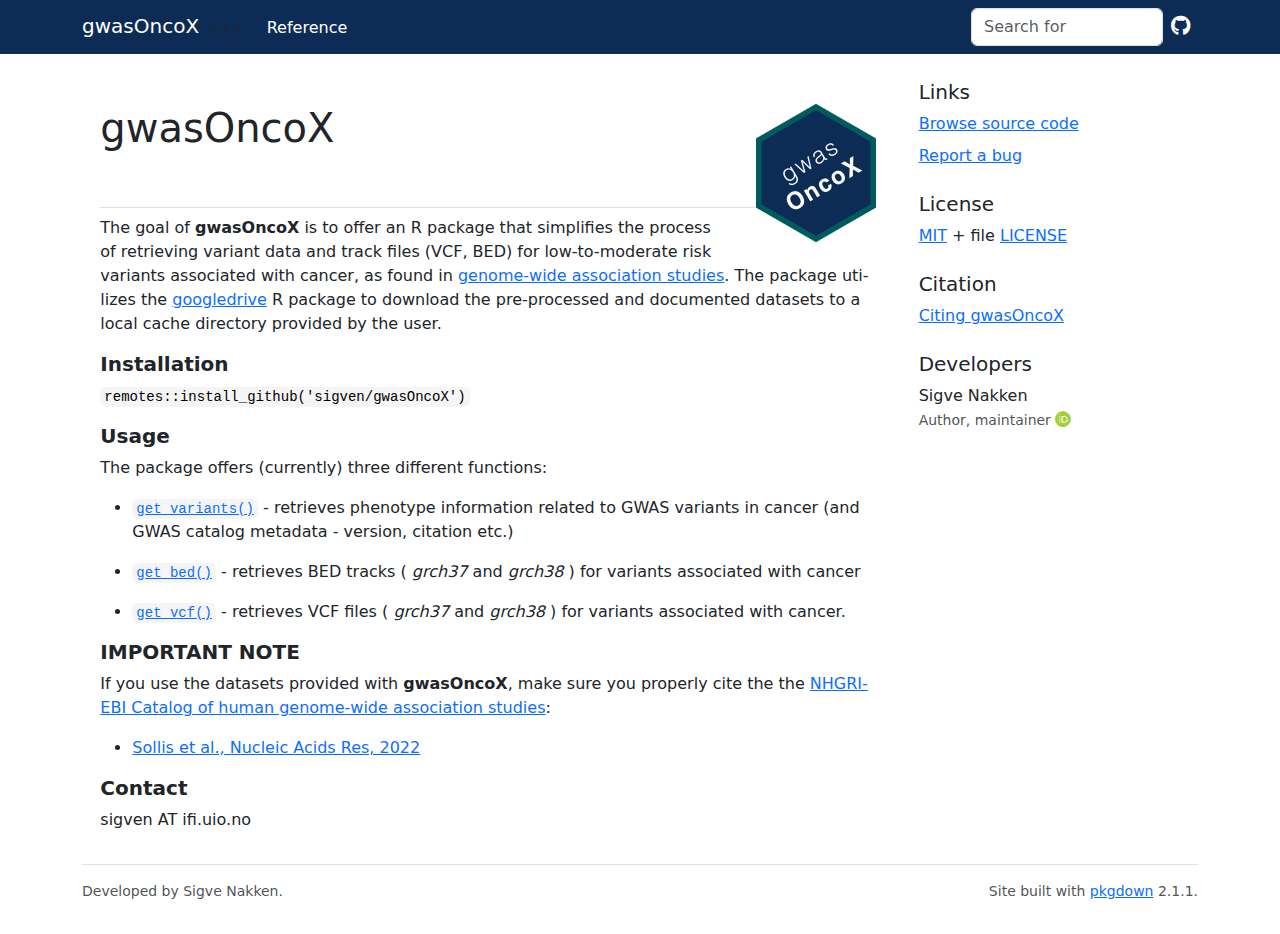
==== index.html @ f426799d "Deploying to gh-pages from @ sigven/gwasOncoX@026738c2f046e117cc35b67063a10d4420c3019e 🚀" ====
<!DOCTYPE html>
<!-- Generated by pkgdown: do not edit by hand --><html lang="en">
<head>
<meta http-equiv="Content-Type" content="text/html; charset=UTF-8">
<meta charset="utf-8">
<meta http-equiv="X-UA-Compatible" content="IE=edge">
<meta name="viewport" content="width=device-width, initial-scale=1, shrink-to-fit=no">
<title>Human GWAS tracks for the oncology domain • gwasOncoX</title>
<!-- favicons --><link rel="icon" type="image/png" sizes="16x16" href="favicon-16x16.png">
<link rel="icon" type="image/png" sizes="32x32" href="favicon-32x32.png">
<link rel="apple-touch-icon" type="image/png" sizes="180x180" href="apple-touch-icon.png">
<link rel="apple-touch-icon" type="image/png" sizes="120x120" href="apple-touch-icon-120x120.png">
<link rel="apple-touch-icon" type="image/png" sizes="76x76" href="apple-touch-icon-76x76.png">
<link rel="apple-touch-icon" type="image/png" sizes="60x60" href="apple-touch-icon-60x60.png">
<script src="deps/jquery-3.6.0/jquery-3.6.0.min.js"></script><meta name="viewport" content="width=device-width, initial-scale=1, shrink-to-fit=no">
<link href="deps/bootstrap-5.3.1/bootstrap.min.css" rel="stylesheet">
<script src="deps/bootstrap-5.3.1/bootstrap.bundle.min.js"></script><link href="deps/font-awesome-6.4.2/css/all.min.css" rel="stylesheet">
<link href="deps/font-awesome-6.4.2/css/v4-shims.min.css" rel="stylesheet">
<script src="deps/headroom-0.11.0/headroom.min.js"></script><script src="deps/headroom-0.11.0/jQuery.headroom.min.js"></script><script src="deps/bootstrap-toc-1.0.1/bootstrap-toc.min.js"></script><script src="deps/clipboard.js-2.0.11/clipboard.min.js"></script><script src="deps/search-1.0.0/autocomplete.jquery.min.js"></script><script src="deps/search-1.0.0/fuse.min.js"></script><script src="deps/search-1.0.0/mark.min.js"></script><!-- pkgdown --><script src="pkgdown.js"></script><meta property="og:title" content="Human GWAS tracks for the oncology domain">
<meta name="description" content="A small collection of variant datasets harvested from genome-wide association studies of cancer phenotypes. Both VCF files and BED tracks with loci associated with cancer phenotypes can be retrieved.">
<meta property="og:description" content="A small collection of variant datasets harvested from genome-wide association studies of cancer phenotypes. Both VCF files and BED tracks with loci associated with cancer phenotypes can be retrieved.">
<meta property="og:image" content="https://sigven.github.io/gwasOncoX/logo.png">
</head>
<body>
    <a href="#main" class="visually-hidden-focusable">Skip to contents</a>


    <nav class="navbar navbar-expand-lg fixed-top bg-info" data-bs-theme="light" aria-label="Site navigation"><div class="container">

    <a class="navbar-brand me-2" href="index.html">gwasOncoX</a>

    <small class="nav-text text-muted me-auto" data-bs-toggle="tooltip" data-bs-placement="bottom" title="">1.3.2</small>


    <button class="navbar-toggler" type="button" data-bs-toggle="collapse" data-bs-target="#navbar" aria-controls="navbar" aria-expanded="false" aria-label="Toggle navigation">
      <span class="navbar-toggler-icon"></span>
    </button>

    <div id="navbar" class="collapse navbar-collapse ms-3">
      <ul class="navbar-nav me-auto">
<li class="nav-item"><a class="nav-link" href="reference/index.html">Reference</a></li>
      </ul>
<ul class="navbar-nav">
<li class="nav-item"><form class="form-inline" role="search">
 <input class="form-control" type="search" name="search-input" id="search-input" autocomplete="off" aria-label="Search site" placeholder="Search for" data-search-index="search.json">
</form></li>
<li class="nav-item"><a class="external-link nav-link" href="https://github.com/sigven/gwasOncoX/" aria-label="GitHub"><span class="fa fab fa-github fa-lg"></span></a></li>
      </ul>
</div>


  </div>
</nav><div class="container template-home">
<div class="row">
  <main id="main" class="col-md-9"><p> </p>
<div class="section level1">
<div class="page-header">
<img src="logo.png" class="logo" alt=""><h1 id="gwasoncox-">gwasOncoX 
<a class="anchor" aria-label="anchor" href="#gwasoncox-"></a>
</h1>
</div>
<p>The goal of <strong>gwasOncoX</strong> is to offer an R package that simplifies the process of retrieving variant data and track files (VCF, BED) for low-to-moderate risk variants associated with cancer, as found in <a href="https://www.ebi.ac.uk/gwas/" class="external-link">genome-wide association studies</a>. The package utilizes the <a href="https://googledrive.tidyverse.org/" class="external-link">googledrive</a> R package to download the pre-processed and documented datasets to a local cache directory provided by the user.</p>
<div class="section level3">
<h3 id="installation">Installation<a class="anchor" aria-label="anchor" href="#installation"></a>
</h3>
<p><code>remotes::install_github('sigven/gwasOncoX')</code></p>
</div>
<div class="section level3">
<h3 id="usage">Usage<a class="anchor" aria-label="anchor" href="#usage"></a>
</h3>
<p>The package offers (currently) three different functions:</p>
<ul>
<li><p><a href="https://sigven.github.io/gwasOncoX/reference/get_variants.html"><code>get_variants()</code></a> - retrieves phenotype information related to GWAS variants in cancer (and GWAS catalog metadata - version, citation etc.)</p></li>
<li><p><a href="https://sigven.github.io/gwasOncoX/reference/get_bed.html"><code>get_bed()</code></a> - retrieves BED tracks ( <em>grch37</em> and <em>grch38</em> ) for variants associated with cancer</p></li>
<li><p><a href="https://sigven.github.io/gwasOncoX/reference/get_vcf.html"><code>get_vcf()</code></a> - retrieves VCF files ( <em>grch37</em> and <em>grch38</em> ) for variants associated with cancer.</p></li>
</ul>
</div>
<div class="section level3">
<h3 id="important-note">IMPORTANT NOTE<a class="anchor" aria-label="anchor" href="#important-note"></a>
</h3>
<p>If you use the datasets provided with <strong>gwasOncoX</strong>, make sure you properly cite the the <a href="https://www.ebi.ac.uk/gwas/docs/about" class="external-link">NHGRI-EBI Catalog of human genome-wide association studies</a>:</p>
<ul>
<li><a href="https://pubmed.ncbi.nlm.nih.gov/36350656/" class="external-link">Sollis et al., Nucleic Acids Res, 2022</a></li>
</ul>
</div>
<div class="section level3">
<h3 id="contact">Contact<a class="anchor" aria-label="anchor" href="#contact"></a>
</h3>
<p>sigven AT ifi.uio.no</p>
</div>
</div>

  </main><aside class="col-md-3"><div class="links">
<h2 data-toc-skip>Links</h2>
<ul class="list-unstyled">
<li><a href="https://github.com/sigven/gwasOncoX/" class="external-link">Browse source code</a></li>
<li><a href="https://github.com/sigven/gwasOncoX/issues" class="external-link">Report a bug</a></li>
</ul>
</div>

<div class="license">
<h2 data-toc-skip>License</h2>
<ul class="list-unstyled">
<li>
<a href="https://opensource.org/licenses/mit-license.php" class="external-link">MIT</a> + file <a href="LICENSE-text.html">LICENSE</a>
</li>
</ul>
</div>


<div class="citation">
<h2 data-toc-skip>Citation</h2>
<ul class="list-unstyled">
<li><a href="authors.html#citation">Citing gwasOncoX</a></li>
</ul>
</div>

<div class="developers">
<h2 data-toc-skip>Developers</h2>
<ul class="list-unstyled">
<li>Sigve Nakken <br><small class="roles"> Author, maintainer </small> <a href="https://orcid.org/0000-0001-8468-2050" target="orcid.widget" aria-label="ORCID" class="external-link"><span class="fab fa-orcid orcid" aria-hidden="true"></span></a> </li>
</ul>
</div>



  </aside>
</div>


    <footer><div class="pkgdown-footer-left">
  <p>Developed by Sigve Nakken.</p>
</div>

<div class="pkgdown-footer-right">
  <p>Site built with <a href="https://pkgdown.r-lib.org/" class="external-link">pkgdown</a> 2.1.1.</p>
</div>

    </footer>
</div>





  </body>
</html>
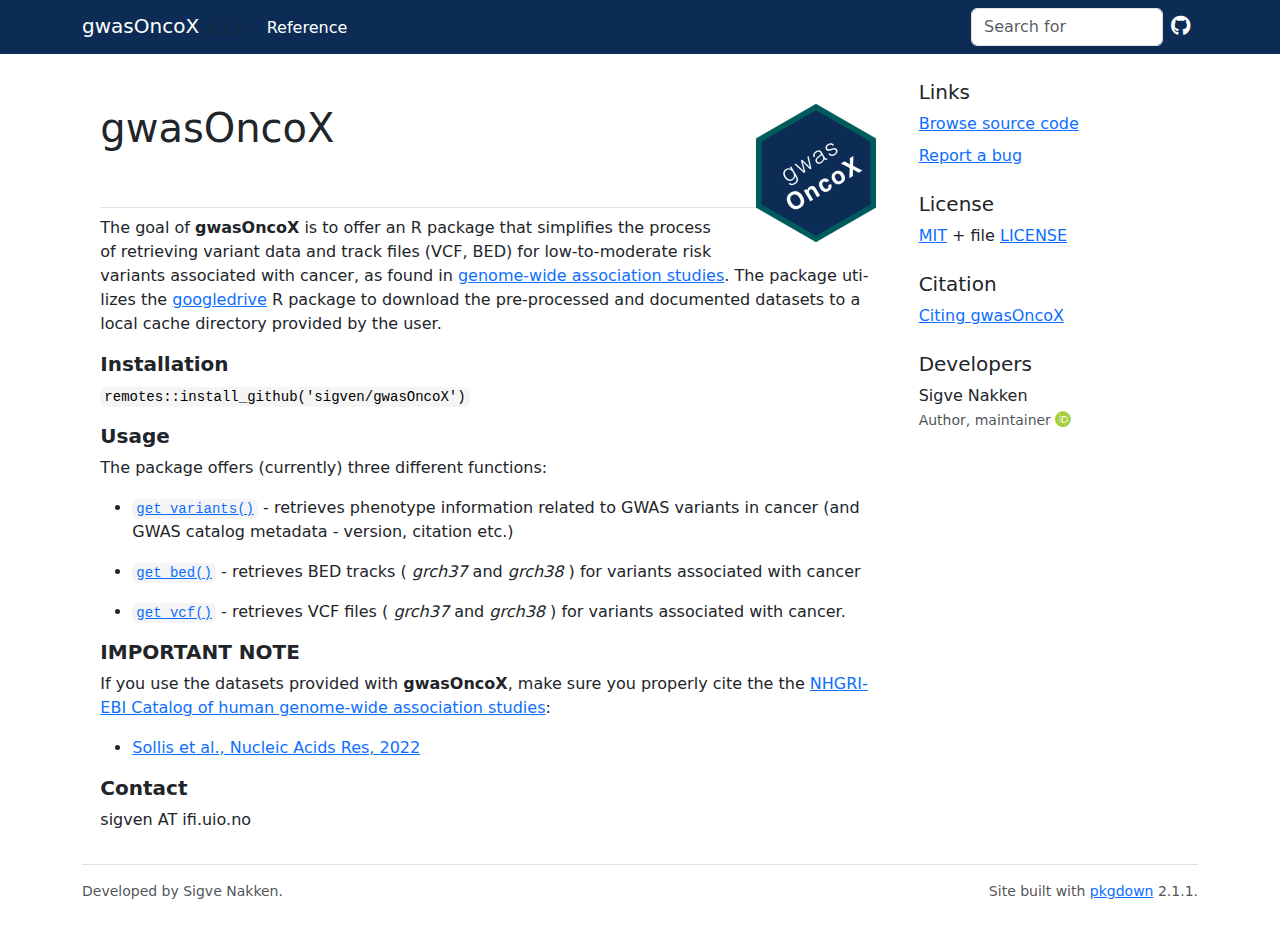
==== commit 9482b16e: "Deploying to gh-pages from @ sigven/gwasOncoX@cd626b7bbf1bd4738cf064d17da9fc9482c69504 🚀" ====
--- a/index.html
+++ b/index.html
@@ -29,7 +29,7 @@
 
     <a class="navbar-brand me-2" href="index.html">gwasOncoX</a>
 
-    <small class="nav-text text-muted me-auto" data-bs-toggle="tooltip" data-bs-placement="bottom" title="">1.3.2</small>
+    <small class="nav-text text-muted me-auto" data-bs-toggle="tooltip" data-bs-placement="bottom" title="">1.3.3</small>
 
 
     <button class="navbar-toggler" type="button" data-bs-toggle="collapse" data-bs-target="#navbar" aria-controls="navbar" aria-expanded="false" aria-label="Toggle navigation">
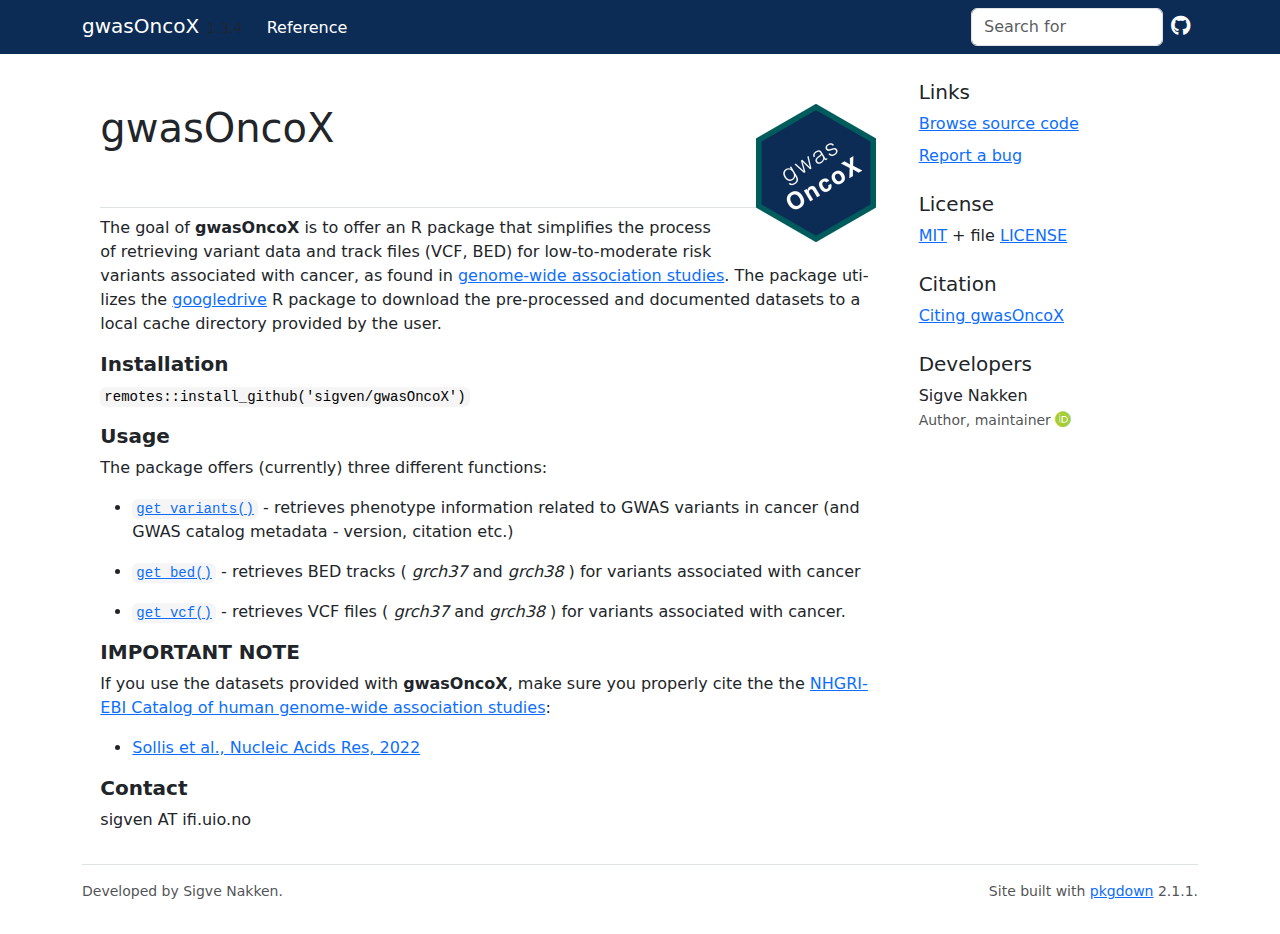
==== commit d0e009dc: "Deploying to gh-pages from @ sigven/gwasOncoX@f72f701c7873a8dcd981eee6cea21cb0e5a71390 🚀" ====
--- a/index.html
+++ b/index.html
@@ -14,8 +14,8 @@
 <link rel="apple-touch-icon" type="image/png" sizes="60x60" href="apple-touch-icon-60x60.png">
 <script src="deps/jquery-3.6.0/jquery-3.6.0.min.js"></script><meta name="viewport" content="width=device-width, initial-scale=1, shrink-to-fit=no">
 <link href="deps/bootstrap-5.3.1/bootstrap.min.css" rel="stylesheet">
-<script src="deps/bootstrap-5.3.1/bootstrap.bundle.min.js"></script><link href="deps/font-awesome-6.4.2/css/all.min.css" rel="stylesheet">
-<link href="deps/font-awesome-6.4.2/css/v4-shims.min.css" rel="stylesheet">
+<script src="deps/bootstrap-5.3.1/bootstrap.bundle.min.js"></script><link href="deps/font-awesome-6.5.2/css/all.min.css" rel="stylesheet">
+<link href="deps/font-awesome-6.5.2/css/v4-shims.min.css" rel="stylesheet">
 <script src="deps/headroom-0.11.0/headroom.min.js"></script><script src="deps/headroom-0.11.0/jQuery.headroom.min.js"></script><script src="deps/bootstrap-toc-1.0.1/bootstrap-toc.min.js"></script><script src="deps/clipboard.js-2.0.11/clipboard.min.js"></script><script src="deps/search-1.0.0/autocomplete.jquery.min.js"></script><script src="deps/search-1.0.0/fuse.min.js"></script><script src="deps/search-1.0.0/mark.min.js"></script><!-- pkgdown --><script src="pkgdown.js"></script><meta property="og:title" content="Human GWAS tracks for the oncology domain">
 <meta name="description" content="A small collection of variant datasets harvested from genome-wide association studies of cancer phenotypes. Both VCF files and BED tracks with loci associated with cancer phenotypes can be retrieved.">
 <meta property="og:description" content="A small collection of variant datasets harvested from genome-wide association studies of cancer phenotypes. Both VCF files and BED tracks with loci associated with cancer phenotypes can be retrieved.">
@@ -29,7 +29,7 @@
 
     <a class="navbar-brand me-2" href="index.html">gwasOncoX</a>
 
-    <small class="nav-text text-muted me-auto" data-bs-toggle="tooltip" data-bs-placement="bottom" title="">1.3.3</small>
+    <small class="nav-text text-muted me-auto" data-bs-toggle="tooltip" data-bs-placement="bottom" title="">1.3.4</small>
 
 
     <button class="navbar-toggler" type="button" data-bs-toggle="collapse" data-bs-target="#navbar" aria-controls="navbar" aria-expanded="false" aria-label="Toggle navigation">
--- a/deps/font-awesome-6.5.2/css/all.min.css
+++ b/deps/font-awesome-6.5.2/css/all.min.css
@@ -0,0 +1,9 @@
+/*!
+ * Font Awesome Free 6.5.2 by @fontawesome - https://fontawesome.com
+ * License - https://fontawesome.com/license/free (Icons: CC BY 4.0, Fonts: SIL OFL 1.1, Code: MIT License)
+ * Copyright 2024 Fonticons, Inc.
+ */
+.fa{font-family:var(--fa-style-family,"Font Awesome 6 Free");font-weight:var(--fa-style,900)}.fa,.fa-brands,.fa-classic,.fa-regular,.fa-sharp,.fa-solid,.fab,.far,.fas{-moz-osx-font-smoothing:grayscale;-webkit-font-smoothing:antialiased;display:var(--fa-display,inline-block);font-style:normal;font-variant:normal;line-height:1;text-rendering:auto}.fa-classic,.fa-regular,.fa-solid,.far,.fas{font-family:"Font Awesome 6 Free"}.fa-brands,.fab{font-family:"Font Awesome 6 Brands"}.fa-1x{font-size:1em}.fa-2x{font-size:2em}.fa-3x{font-size:3em}.fa-4x{font-size:4em}.fa-5x{font-size:5em}.fa-6x{font-size:6em}.fa-7x{font-size:7em}.fa-8x{font-size:8em}.fa-9x{font-size:9em}.fa-10x{font-size:10em}.fa-2xs{font-size:.625em;line-height:.1em;vertical-align:.225em}.fa-xs{font-size:.75em;line-height:.08333em;vertical-align:.125em}.fa-sm{font-size:.875em;line-height:.07143em;vertical-align:.05357em}.fa-lg{font-size:1.25em;line-height:.05em;vertical-align:-.075em}.fa-xl{font-size:1.5em;line-height:.04167em;vertical-align:-.125em}.fa-2xl{font-size:2em;line-height:.03125em;vertical-align:-.1875em}.fa-fw{text-align:center;width:1.25em}.fa-ul{list-style-type:none;margin-left:var(--fa-li-margin,2.5em);padding-left:0}.fa-ul>li{position:relative}.fa-li{left:calc(var(--fa-li-width, 2em)*-1);position:absolute;text-align:center;width:var(--fa-li-width,2em);line-height:inherit}.fa-border{border-radius:var(--fa-border-radius,.1em);border:var(--fa-border-width,.08em) var(--fa-border-style,solid) var(--fa-border-color,#eee);padding:var(--fa-border-padding,.2em .25em .15em)}.fa-pull-left{float:left;margin-right:var(--fa-pull-margin,.3em)}.fa-pull-right{float:right;margin-left:var(--fa-pull-margin,.3em)}.fa-beat{-webkit-animation-name:fa-beat;animation-name:fa-beat;-webkit-animation-delay:var(--fa-animation-delay,0s);animation-delay:var(--fa-animation-delay,0s);-webkit-animation-direction:var(--fa-animation-direction,normal);animation-direction:var(--fa-animation-direction,normal);-webkit-animation-duration:var(--fa-animation-duration,1s);animation-duration:var(--fa-animation-duration,1s);-webkit-animation-iteration-count:var(--fa-animation-iteration-count,infinite);animation-iteration-count:var(--fa-animation-iteration-count,infinite);-webkit-animation-timing-function:var(--fa-animation-timing,ease-in-out);animation-timing-function:var(--fa-animation-timing,ease-in-out)}.fa-bounce{-webkit-animation-name:fa-bounce;animation-name:fa-bounce;-webkit-animation-delay:var(--fa-animation-delay,0s);animation-delay:var(--fa-animation-delay,0s);-webkit-animation-direction:var(--fa-animation-direction,normal);animation-direction:var(--fa-animation-direction,normal);-webkit-animation-duration:var(--fa-animation-duration,1s);animation-duration:var(--fa-animation-duration,1s);-webkit-animation-iteration-count:var(--fa-animation-iteration-count,infinite);animation-iteration-count:var(--fa-animation-iteration-count,infinite);-webkit-animation-timing-function:var(--fa-animation-timing,cubic-bezier(.28,.84,.42,1));animation-timing-function:var(--fa-animation-timing,cubic-bezier(.28,.84,.42,1))}.fa-fade{-webkit-animation-name:fa-fade;animation-name:fa-fade;-webkit-animation-iteration-count:var(--fa-animation-iteration-count,infinite);animation-iteration-count:var(--fa-animation-iteration-count,infinite);-webkit-animation-timing-function:var(--fa-animation-timing,cubic-bezier(.4,0,.6,1));animation-timing-function:var(--fa-animation-timing,cubic-bezier(.4,0,.6,1))}.fa-beat-fade,.fa-fade{-webkit-animation-delay:var(--fa-animation-delay,0s);animation-delay:var(--fa-animation-delay,0s);-webkit-animation-direction:var(--fa-animation-direction,normal);animation-direction:var(--fa-animation-direction,normal);-webkit-animation-duration:var(--fa-animation-duration,1s);animation-duration:var(--fa-animation-duration,1s)}.fa-beat-fade{-webkit-animation-name:fa-beat-fade;animation-name:fa-beat-fade;-webkit-animation-iteration-count:var(--fa-animation-iteration-count,infinite);animation-iteration-count:var(--fa-animation-iteration-count,infinite);-webkit-animation-timing-function:var(--fa-animation-timing,cubic-bezier(.4,0,.6,1));animation-timing-function:var(--fa-animation-timing,cubic-bezier(.4,0,.6,1))}.fa-flip{-webkit-animation-name:fa-flip;animation-name:fa-flip;-webkit-animation-delay:var(--fa-animation-delay,0s);animation-delay:var(--fa-animation-delay,0s);-webkit-animation-direction:var(--fa-animation-direction,normal);animation-direction:var(--fa-animation-direction,normal);-webkit-animation-duration:var(--fa-animation-duration,1s);animation-duration:var(--fa-animation-duration,1s);-webkit-animation-iteration-count:var(--fa-animation-iteration-count,infinite);animation-iteration-count:var(--fa-animation-iteration-count,infinite);-webkit-animation-timing-function:var(--fa-animation-timing,ease-in-out);animation-timing-function:var(--fa-animation-timing,ease-in-out)}.fa-shake{-webkit-animation-name:fa-shake;animation-name:fa-shake;-webkit-animation-duration:var(--fa-animation-duration,1s);animation-duration:var(--fa-animation-duration,1s);-webkit-animation-iteration-count:var(--fa-animation-iteration-count,infinite);animation-iteration-count:var(--fa-animation-iteration-count,infinite);-webkit-animation-timing-function:var(--fa-animation-timing,linear);animation-timing-function:var(--fa-animation-timing,linear)}.fa-shake,.fa-spin{-webkit-animation-delay:var(--fa-animation-delay,0s);animation-delay:var(--fa-animation-delay,0s);-webkit-animation-direction:var(--fa-animation-direction,normal);animation-direction:var(--fa-animation-direction,normal)}.fa-spin{-webkit-animation-name:fa-spin;animation-name:fa-spin;-webkit-animation-duration:var(--fa-animation-duration,2s);animation-duration:var(--fa-animation-duration,2s);-webkit-animation-iteration-count:var(--fa-animation-iteration-count,infinite);animation-iteration-count:var(--fa-animation-iteration-count,infinite);-webkit-animation-timing-function:var(--fa-animation-timing,linear);animation-timing-function:var(--fa-animation-timing,linear)}.fa-spin-reverse{--fa-animation-direction:reverse}.fa-pulse,.fa-spin-pulse{-webkit-animation-name:fa-spin;animation-name:fa-spin;-webkit-animation-direction:var(--fa-animation-direction,normal);animation-direction:var(--fa-animation-direction,normal);-webkit-animation-duration:var(--fa-animation-duration,1s);animation-duration:var(--fa-animation-duration,1s);-webkit-animation-iteration-count:var(--fa-animation-iteration-count,infinite);animation-iteration-count:var(--fa-animation-iteration-count,infinite);-webkit-animation-timing-function:var(--fa-animation-timing,steps(8));animation-timing-function:var(--fa-animation-timing,steps(8))}@media (prefers-reduced-motion:reduce){.fa-beat,.fa-beat-fade,.fa-bounce,.fa-fade,.fa-flip,.fa-pulse,.fa-shake,.fa-spin,.fa-spin-pulse{-webkit-animation-delay:-1ms;animation-delay:-1ms;-webkit-animation-duration:1ms;animation-duration:1ms;-webkit-animation-iteration-count:1;animation-iteration-count:1;-webkit-transition-delay:0s;transition-delay:0s;-webkit-transition-duration:0s;transition-duration:0s}}@-webkit-keyframes fa-beat{0%,90%{-webkit-transform:scale(1);transform:scale(1)}45%{-webkit-transform:scale(var(--fa-beat-scale,1.25));transform:scale(var(--fa-beat-scale,1.25))}}@keyframes fa-beat{0%,90%{-webkit-transform:scale(1);transform:scale(1)}45%{-webkit-transform:scale(var(--fa-beat-scale,1.25));transform:scale(var(--fa-beat-scale,1.25))}}@-webkit-keyframes fa-bounce{0%{-webkit-transform:scale(1) translateY(0);transform:scale(1) translateY(0)}10%{-webkit-transform:scale(var(--fa-bounce-start-scale-x,1.1),var(--fa-bounce-start-scale-y,.9)) translateY(0);transform:scale(var(--fa-bounce-start-scale-x,1.1),var(--fa-bounce-start-scale-y,.9)) translateY(0)}30%{-webkit-transform:scale(var(--fa-bounce-jump-scale-x,.9),var(--fa-bounce-jump-scale-y,1.1)) translateY(var(--fa-bounce-height,-.5em));transform:scale(var(--fa-bounce-jump-scale-x,.9),var(--fa-bounce-jump-scale-y,1.1)) translateY(var(--fa-bounce-height,-.5em))}50%{-webkit-transform:scale(var(--fa-bounce-land-scale-x,1.05),var(--fa-bounce-land-scale-y,.95)) translateY(0);transform:scale(var(--fa-bounce-land-scale-x,1.05),var(--fa-bounce-land-scale-y,.95)) translateY(0)}57%{-webkit-transform:scale(1) translateY(var(--fa-bounce-rebound,-.125em));transform:scale(1) translateY(var(--fa-bounce-rebound,-.125em))}64%{-webkit-transform:scale(1) translateY(0);transform:scale(1) translateY(0)}to{-webkit-transform:scale(1) translateY(0);transform:scale(1) translateY(0)}}@keyframes fa-bounce{0%{-webkit-transform:scale(1) translateY(0);transform:scale(1) translateY(0)}10%{-webkit-transform:scale(var(--fa-bounce-start-scale-x,1.1),var(--fa-bounce-start-scale-y,.9)) translateY(0);transform:scale(var(--fa-bounce-start-scale-x,1.1),var(--fa-bounce-start-scale-y,.9)) translateY(0)}30%{-webkit-transform:scale(var(--fa-bounce-jump-scale-x,.9),var(--fa-bounce-jump-scale-y,1.1)) translateY(var(--fa-bounce-height,-.5em));transform:scale(var(--fa-bounce-jump-scale-x,.9),var(--fa-bounce-jump-scale-y,1.1)) translateY(var(--fa-bounce-height,-.5em))}50%{-webkit-transform:scale(var(--fa-bounce-land-scale-x,1.05),var(--fa-bounce-land-scale-y,.95)) translateY(0);transform:scale(var(--fa-bounce-land-scale-x,1.05),var(--fa-bounce-land-scale-y,.95)) translateY(0)}57%{-webkit-transform:scale(1) translateY(var(--fa-bounce-rebound,-.125em));transform:scale(1) translateY(var(--fa-bounce-rebound,-.125em))}64%{-webkit-transform:scale(1) translateY(0);transform:scale(1) translateY(0)}to{-webkit-transform:scale(1) translateY(0);transform:scale(1) translateY(0)}}@-webkit-keyframes fa-fade{50%{opacity:var(--fa-fade-opacity,.4)}}@keyframes fa-fade{50%{opacity:var(--fa-fade-opacity,.4)}}@-webkit-keyframes fa-beat-fade{0%,to{opacity:var(--fa-beat-fade-opacity,.4);-webkit-transform:scale(1);transform:scale(1)}50%{opacity:1;-webkit-transform:scale(var(--fa-beat-fade-scale,1.125));transform:scale(var(--fa-beat-fade-scale,1.125))}}@keyframes fa-beat-fade{0%,to{opacity:var(--fa-beat-fade-opacity,.4);-webkit-transform:scale(1);transform:scale(1)}50%{opacity:1;-webkit-transform:scale(var(--fa-beat-fade-scale,1.125));transform:scale(var(--fa-beat-fade-scale,1.125))}}@-webkit-keyframes fa-flip{50%{-webkit-transform:rotate3d(var(--fa-flip-x,0),var(--fa-flip-y,1),var(--fa-flip-z,0),var(--fa-flip-angle,-180deg));transform:rotate3d(var(--fa-flip-x,0),var(--fa-flip-y,1),var(--fa-flip-z,0),var(--fa-flip-angle,-180deg))}}@keyframes fa-flip{50%{-webkit-transform:rotate3d(var(--fa-flip-x,0),var(--fa-flip-y,1),var(--fa-flip-z,0),var(--fa-flip-angle,-180deg));transform:rotate3d(var(--fa-flip-x,0),var(--fa-flip-y,1),var(--fa-flip-z,0),var(--fa-flip-angle,-180deg))}}@-webkit-keyframes fa-shake{0%{-webkit-transform:rotate(-15deg);transform:rotate(-15deg)}4%{-webkit-transform:rotate(15deg);transform:rotate(15deg)}8%,24%{-webkit-transform:rotate(-18deg);transform:rotate(-18deg)}12%,28%{-webkit-transform:rotate(18deg);transform:rotate(18deg)}16%{-webkit-transform:rotate(-22deg);transform:rotate(-22deg)}20%{-webkit-transform:rotate(22deg);transform:rotate(22deg)}32%{-webkit-transform:rotate(-12deg);transform:rotate(-12deg)}36%{-webkit-transform:rotate(12deg);transform:rotate(12deg)}40%,to{-webkit-transform:rotate(0deg);transform:rotate(0deg)}}@keyframes fa-shake{0%{-webkit-transform:rotate(-15deg);transform:rotate(-15deg)}4%{-webkit-transform:rotate(15deg);transform:rotate(15deg)}8%,24%{-webkit-transform:rotate(-18deg);transform:rotate(-18deg)}12%,28%{-webkit-transform:rotate(18deg);transform:rotate(18deg)}16%{-webkit-transform:rotate(-22deg);transform:rotate(-22deg)}20%{-webkit-transform:rotate(22deg);transform:rotate(22deg)}32%{-webkit-transform:rotate(-12deg);transform:rotate(-12deg)}36%{-webkit-transform:rotate(12deg);transform:rotate(12deg)}40%,to{-webkit-transform:rotate(0deg);transform:rotate(0deg)}}@-webkit-keyframes fa-spin{0%{-webkit-transform:rotate(0deg);transform:rotate(0deg)}to{-webkit-transform:rotate(1turn);transform:rotate(1turn)}}@keyframes fa-spin{0%{-webkit-transform:rotate(0deg);transform:rotate(0deg)}to{-webkit-transform:rotate(1turn);transform:rotate(1turn)}}.fa-rotate-90{-webkit-transform:rotate(90deg);transform:rotate(90deg)}.fa-rotate-180{-webkit-transform:rotate(180deg);transform:rotate(180deg)}.fa-rotate-270{-webkit-transform:rotate(270deg);transform:rotate(270deg)}.fa-flip-horizontal{-webkit-transform:scaleX(-1);transform:scaleX(-1)}.fa-flip-vertical{-webkit-transform:scaleY(-1);transform:scaleY(-1)}.fa-flip-both,.fa-flip-horizontal.fa-flip-vertical{-webkit-transform:scale(-1);transform:scale(-1)}.fa-rotate-by{-webkit-transform:rotate(var(--fa-rotate-angle,0));transform:rotate(var(--fa-rotate-angle,0))}.fa-stack{display:inline-block;height:2em;line-height:2em;position:relative;vertical-align:middle;width:2.5em}.fa-stack-1x,.fa-stack-2x{left:0;position:absolute;text-align:center;width:100%;z-index:var(--fa-stack-z-index,auto)}.fa-stack-1x{line-height:inherit}.fa-stack-2x{font-size:2em}.fa-inverse{color:var(--fa-inverse,#fff)}
+
+.fa-0:before{content:"\30"}.fa-1:before{content:"\31"}.fa-2:before{content:"\32"}.fa-3:before{content:"\33"}.fa-4:before{content:"\34"}.fa-5:before{content:"\35"}.fa-6:before{content:"\36"}.fa-7:before{content:"\37"}.fa-8:before{content:"\38"}.fa-9:before{content:"\39"}.fa-fill-drip:before{content:"\f576"}.fa-arrows-to-circle:before{content:"\e4bd"}.fa-chevron-circle-right:before,.fa-circle-chevron-right:before{content:"\f138"}.fa-at:before{content:"\40"}.fa-trash-alt:before,.fa-trash-can:before{content:"\f2ed"}.fa-text-height:before{content:"\f034"}.fa-user-times:before,.fa-user-xmark:before{content:"\f235"}.fa-stethoscope:before{content:"\f0f1"}.fa-comment-alt:before,.fa-message:before{content:"\f27a"}.fa-info:before{content:"\f129"}.fa-compress-alt:before,.fa-down-left-and-up-right-to-center:before{content:"\f422"}.fa-explosion:before{content:"\e4e9"}.fa-file-alt:before,.fa-file-lines:before,.fa-file-text:before{content:"\f15c"}.fa-wave-square:before{content:"\f83e"}.fa-ring:before{content:"\f70b"}.fa-building-un:before{content:"\e4d9"}.fa-dice-three:before{content:"\f527"}.fa-calendar-alt:before,.fa-calendar-days:before{content:"\f073"}.fa-anchor-circle-check:before{content:"\e4aa"}.fa-building-circle-arrow-right:before{content:"\e4d1"}.fa-volleyball-ball:before,.fa-volleyball:before{content:"\f45f"}.fa-arrows-up-to-line:before{content:"\e4c2"}.fa-sort-desc:before,.fa-sort-down:before{content:"\f0dd"}.fa-circle-minus:before,.fa-minus-circle:before{content:"\f056"}.fa-door-open:before{content:"\f52b"}.fa-right-from-bracket:before,.fa-sign-out-alt:before{content:"\f2f5"}.fa-atom:before{content:"\f5d2"}.fa-soap:before{content:"\e06e"}.fa-heart-music-camera-bolt:before,.fa-icons:before{content:"\f86d"}.fa-microphone-alt-slash:before,.fa-microphone-lines-slash:before{content:"\f539"}.fa-bridge-circle-check:before{content:"\e4c9"}.fa-pump-medical:before{content:"\e06a"}.fa-fingerprint:before{content:"\f577"}.fa-hand-point-right:before{content:"\f0a4"}.fa-magnifying-glass-location:before,.fa-search-location:before{content:"\f689"}.fa-forward-step:before,.fa-step-forward:before{content:"\f051"}.fa-face-smile-beam:before,.fa-smile-beam:before{content:"\f5b8"}.fa-flag-checkered:before{content:"\f11e"}.fa-football-ball:before,.fa-football:before{content:"\f44e"}.fa-school-circle-exclamation:before{content:"\e56c"}.fa-crop:before{content:"\f125"}.fa-angle-double-down:before,.fa-angles-down:before{content:"\f103"}.fa-users-rectangle:before{content:"\e594"}.fa-people-roof:before{content:"\e537"}.fa-people-line:before{content:"\e534"}.fa-beer-mug-empty:before,.fa-beer:before{content:"\f0fc"}.fa-diagram-predecessor:before{content:"\e477"}.fa-arrow-up-long:before,.fa-long-arrow-up:before{content:"\f176"}.fa-burn:before,.fa-fire-flame-simple:before{content:"\f46a"}.fa-male:before,.fa-person:before{content:"\f183"}.fa-laptop:before{content:"\f109"}.fa-file-csv:before{content:"\f6dd"}.fa-menorah:before{content:"\f676"}.fa-truck-plane:before{content:"\e58f"}.fa-record-vinyl:before{content:"\f8d9"}.fa-face-grin-stars:before,.fa-grin-stars:before{content:"\f587"}.fa-bong:before{content:"\f55c"}.fa-pastafarianism:before,.fa-spaghetti-monster-flying:before{content:"\f67b"}.fa-arrow-down-up-across-line:before{content:"\e4af"}.fa-spoon:before,.fa-utensil-spoon:before{content:"\f2e5"}.fa-jar-wheat:before{content:"\e517"}.fa-envelopes-bulk:before,.fa-mail-bulk:before{content:"\f674"}.fa-file-circle-exclamation:before{content:"\e4eb"}.fa-circle-h:before,.fa-hospital-symbol:before{content:"\f47e"}.fa-pager:before{content:"\f815"}.fa-address-book:before,.fa-contact-book:before{content:"\f2b9"}.fa-strikethrough:before{content:"\f0cc"}.fa-k:before{content:"\4b"}.fa-landmark-flag:before{content:"\e51c"}.fa-pencil-alt:before,.fa-pencil:before{content:"\f303"}.fa-backward:before{content:"\f04a"}.fa-caret-right:before{content:"\f0da"}.fa-comments:before{content:"\f086"}.fa-file-clipboard:before,.fa-paste:before{content:"\f0ea"}.fa-code-pull-request:before{content:"\e13c"}.fa-clipboard-list:before{content:"\f46d"}.fa-truck-loading:before,.fa-truck-ramp-box:before{content:"\f4de"}.fa-user-check:before{content:"\f4fc"}.fa-vial-virus:before{content:"\e597"}.fa-sheet-plastic:before{content:"\e571"}.fa-blog:before{content:"\f781"}.fa-user-ninja:before{content:"\f504"}.fa-person-arrow-up-from-line:before{content:"\e539"}.fa-scroll-torah:before,.fa-torah:before{content:"\f6a0"}.fa-broom-ball:before,.fa-quidditch-broom-ball:before,.fa-quidditch:before{content:"\f458"}.fa-toggle-off:before{content:"\f204"}.fa-archive:before,.fa-box-archive:before{content:"\f187"}.fa-person-drowning:before{content:"\e545"}.fa-arrow-down-9-1:before,.fa-sort-numeric-desc:before,.fa-sort-numeric-down-alt:before{content:"\f886"}.fa-face-grin-tongue-squint:before,.fa-grin-tongue-squint:before{content:"\f58a"}.fa-spray-can:before{content:"\f5bd"}.fa-truck-monster:before{content:"\f63b"}.fa-w:before{content:"\57"}.fa-earth-africa:before,.fa-globe-africa:before{content:"\f57c"}.fa-rainbow:before{content:"\f75b"}.fa-circle-notch:before{content:"\f1ce"}.fa-tablet-alt:before,.fa-tablet-screen-button:before{content:"\f3fa"}.fa-paw:before{content:"\f1b0"}.fa-cloud:before{content:"\f0c2"}.fa-trowel-bricks:before{content:"\e58a"}.fa-face-flushed:before,.fa-flushed:before{content:"\f579"}.fa-hospital-user:before{content:"\f80d"}.fa-tent-arrow-left-right:before{content:"\e57f"}.fa-gavel:before,.fa-legal:before{content:"\f0e3"}.fa-binoculars:before{content:"\f1e5"}.fa-microphone-slash:before{content:"\f131"}.fa-box-tissue:before{content:"\e05b"}.fa-motorcycle:before{content:"\f21c"}.fa-bell-concierge:before,.fa-concierge-bell:before{content:"\f562"}.fa-pen-ruler:before,.fa-pencil-ruler:before{content:"\f5ae"}.fa-people-arrows-left-right:before,.fa-people-arrows:before{content:"\e068"}.fa-mars-and-venus-burst:before{content:"\e523"}.fa-caret-square-right:before,.fa-square-caret-right:before{content:"\f152"}.fa-cut:before,.fa-scissors:before{content:"\f0c4"}.fa-sun-plant-wilt:before{content:"\e57a"}.fa-toilets-portable:before{content:"\e584"}.fa-hockey-puck:before{content:"\f453"}.fa-table:before{content:"\f0ce"}.fa-magnifying-glass-arrow-right:before{content:"\e521"}.fa-digital-tachograph:before,.fa-tachograph-digital:before{content:"\f566"}.fa-users-slash:before{content:"\e073"}.fa-clover:before{content:"\e139"}.fa-mail-reply:before,.fa-reply:before{content:"\f3e5"}.fa-star-and-crescent:before{content:"\f699"}.fa-house-fire:before{content:"\e50c"}.fa-minus-square:before,.fa-square-minus:before{content:"\f146"}.fa-helicopter:before{content:"\f533"}.fa-compass:before{content:"\f14e"}.fa-caret-square-down:before,.fa-square-caret-down:before{content:"\f150"}.fa-file-circle-question:before{content:"\e4ef"}.fa-laptop-code:before{content:"\f5fc"}.fa-swatchbook:before{content:"\f5c3"}.fa-prescription-bottle:before{content:"\f485"}.fa-bars:before,.fa-navicon:before{content:"\f0c9"}.fa-people-group:before{content:"\e533"}.fa-hourglass-3:before,.fa-hourglass-end:before{content:"\f253"}.fa-heart-broken:before,.fa-heart-crack:before{content:"\f7a9"}.fa-external-link-square-alt:before,.fa-square-up-right:before{content:"\f360"}.fa-face-kiss-beam:before,.fa-kiss-beam:before{content:"\f597"}.fa-film:before{content:"\f008"}.fa-ruler-horizontal:before{content:"\f547"}.fa-people-robbery:before{content:"\e536"}.fa-lightbulb:before{content:"\f0eb"}.fa-caret-left:before{content:"\f0d9"}.fa-circle-exclamation:before,.fa-exclamation-circle:before{content:"\f06a"}.fa-school-circle-xmark:before{content:"\e56d"}.fa-arrow-right-from-bracket:before,.fa-sign-out:before{content:"\f08b"}.fa-chevron-circle-down:before,.fa-circle-chevron-down:before{content:"\f13a"}.fa-unlock-alt:before,.fa-unlock-keyhole:before{content:"\f13e"}.fa-cloud-showers-heavy:before{content:"\f740"}.fa-headphones-alt:before,.fa-headphones-simple:before{content:"\f58f"}.fa-sitemap:before{content:"\f0e8"}.fa-circle-dollar-to-slot:before,.fa-donate:before{content:"\f4b9"}.fa-memory:before{content:"\f538"}.fa-road-spikes:before{content:"\e568"}.fa-fire-burner:before{content:"\e4f1"}.fa-flag:before{content:"\f024"}.fa-hanukiah:before{content:"\f6e6"}.fa-feather:before{content:"\f52d"}.fa-volume-down:before,.fa-volume-low:before{content:"\f027"}.fa-comment-slash:before{content:"\f4b3"}.fa-cloud-sun-rain:before{content:"\f743"}.fa-compress:before{content:"\f066"}.fa-wheat-alt:before,.fa-wheat-awn:before{content:"\e2cd"}.fa-ankh:before{content:"\f644"}.fa-hands-holding-child:before{content:"\e4fa"}.fa-asterisk:before{content:"\2a"}.fa-check-square:before,.fa-square-check:before{content:"\f14a"}.fa-peseta-sign:before{content:"\e221"}.fa-header:before,.fa-heading:before{content:"\f1dc"}.fa-ghost:before{content:"\f6e2"}.fa-list-squares:before,.fa-list:before{content:"\f03a"}.fa-phone-square-alt:before,.fa-square-phone-flip:before{content:"\f87b"}.fa-cart-plus:before{content:"\f217"}.fa-gamepad:before{content:"\f11b"}.fa-circle-dot:before,.fa-dot-circle:before{content:"\f192"}.fa-dizzy:before,.fa-face-dizzy:before{content:"\f567"}.fa-egg:before{content:"\f7fb"}.fa-house-medical-circle-xmark:before{content:"\e513"}.fa-campground:before{content:"\f6bb"}.fa-folder-plus:before{content:"\f65e"}.fa-futbol-ball:before,.fa-futbol:before,.fa-soccer-ball:before{content:"\f1e3"}.fa-paint-brush:before,.fa-paintbrush:before{content:"\f1fc"}.fa-lock:before{content:"\f023"}.fa-gas-pump:before{content:"\f52f"}.fa-hot-tub-person:before,.fa-hot-tub:before{content:"\f593"}.fa-map-location:before,.fa-map-marked:before{content:"\f59f"}.fa-house-flood-water:before{content:"\e50e"}.fa-tree:before{content:"\f1bb"}.fa-bridge-lock:before{content:"\e4cc"}.fa-sack-dollar:before{content:"\f81d"}.fa-edit:before,.fa-pen-to-square:before{content:"\f044"}.fa-car-side:before{content:"\f5e4"}.fa-share-alt:before,.fa-share-nodes:before{content:"\f1e0"}.fa-heart-circle-minus:before{content:"\e4ff"}.fa-hourglass-2:before,.fa-hourglass-half:before{content:"\f252"}.fa-microscope:before{content:"\f610"}.fa-sink:before{content:"\e06d"}.fa-bag-shopping:before,.fa-shopping-bag:before{content:"\f290"}.fa-arrow-down-z-a:before,.fa-sort-alpha-desc:before,.fa-sort-alpha-down-alt:before{content:"\f881"}.fa-mitten:before{content:"\f7b5"}.fa-person-rays:before{content:"\e54d"}.fa-users:before{content:"\f0c0"}.fa-eye-slash:before{content:"\f070"}.fa-flask-vial:before{content:"\e4f3"}.fa-hand-paper:before,.fa-hand:before{content:"\f256"}.fa-om:before{content:"\f679"}.fa-worm:before{content:"\e599"}.fa-house-circle-xmark:before{content:"\e50b"}.fa-plug:before{content:"\f1e6"}.fa-chevron-up:before{content:"\f077"}.fa-hand-spock:before{content:"\f259"}.fa-stopwatch:before{content:"\f2f2"}.fa-face-kiss:before,.fa-kiss:before{content:"\f596"}.fa-bridge-circle-xmark:before{content:"\e4cb"}.fa-face-grin-tongue:before,.fa-grin-tongue:before{content:"\f589"}.fa-chess-bishop:before{content:"\f43a"}.fa-face-grin-wink:before,.fa-grin-wink:before{content:"\f58c"}.fa-deaf:before,.fa-deafness:before,.fa-ear-deaf:before,.fa-hard-of-hearing:before{content:"\f2a4"}.fa-road-circle-check:before{content:"\e564"}.fa-dice-five:before{content:"\f523"}.fa-rss-square:before,.fa-square-rss:before{content:"\f143"}.fa-land-mine-on:before{content:"\e51b"}.fa-i-cursor:before{content:"\f246"}.fa-stamp:before{content:"\f5bf"}.fa-stairs:before{content:"\e289"}.fa-i:before{content:"\49"}.fa-hryvnia-sign:before,.fa-hryvnia:before{content:"\f6f2"}.fa-pills:before{content:"\f484"}.fa-face-grin-wide:before,.fa-grin-alt:before{content:"\f581"}.fa-tooth:before{content:"\f5c9"}.fa-v:before{content:"\56"}.fa-bangladeshi-taka-sign:before{content:"\e2e6"}.fa-bicycle:before{content:"\f206"}.fa-rod-asclepius:before,.fa-rod-snake:before,.fa-staff-aesculapius:before,.fa-staff-snake:before{content:"\e579"}.fa-head-side-cough-slash:before{content:"\e062"}.fa-ambulance:before,.fa-truck-medical:before{content:"\f0f9"}.fa-wheat-awn-circle-exclamation:before{content:"\e598"}.fa-snowman:before{content:"\f7d0"}.fa-mortar-pestle:before{content:"\f5a7"}.fa-road-barrier:before{content:"\e562"}.fa-school:before{content:"\f549"}.fa-igloo:before{content:"\f7ae"}.fa-joint:before{content:"\f595"}.fa-angle-right:before{content:"\f105"}.fa-horse:before{content:"\f6f0"}.fa-q:before{content:"\51"}.fa-g:before{content:"\47"}.fa-notes-medical:before{content:"\f481"}.fa-temperature-2:before,.fa-temperature-half:before,.fa-thermometer-2:before,.fa-thermometer-half:before{content:"\f2c9"}.fa-dong-sign:before{content:"\e169"}.fa-capsules:before{content:"\f46b"}.fa-poo-bolt:before,.fa-poo-storm:before{content:"\f75a"}.fa-face-frown-open:before,.fa-frown-open:before{content:"\f57a"}.fa-hand-point-up:before{content:"\f0a6"}.fa-money-bill:before{content:"\f0d6"}.fa-bookmark:before{content:"\f02e"}.fa-align-justify:before{content:"\f039"}.fa-umbrella-beach:before{content:"\f5ca"}.fa-helmet-un:before{content:"\e503"}.fa-bullseye:before{content:"\f140"}.fa-bacon:before{content:"\f7e5"}.fa-hand-point-down:before{content:"\f0a7"}.fa-arrow-up-from-bracket:before{content:"\e09a"}.fa-folder-blank:before,.fa-folder:before{content:"\f07b"}.fa-file-medical-alt:before,.fa-file-waveform:before{content:"\f478"}.fa-radiation:before{content:"\f7b9"}.fa-chart-simple:before{content:"\e473"}.fa-mars-stroke:before{content:"\f229"}.fa-vial:before{content:"\f492"}.fa-dashboard:before,.fa-gauge-med:before,.fa-gauge:before,.fa-tachometer-alt-average:before{content:"\f624"}.fa-magic-wand-sparkles:before,.fa-wand-magic-sparkles:before{content:"\e2ca"}.fa-e:before{content:"\45"}.fa-pen-alt:before,.fa-pen-clip:before{content:"\f305"}.fa-bridge-circle-exclamation:before{content:"\e4ca"}.fa-user:before{content:"\f007"}.fa-school-circle-check:before{content:"\e56b"}.fa-dumpster:before{content:"\f793"}.fa-shuttle-van:before,.fa-van-shuttle:before{content:"\f5b6"}.fa-building-user:before{content:"\e4da"}.fa-caret-square-left:before,.fa-square-caret-left:before{content:"\f191"}.fa-highlighter:before{content:"\f591"}.fa-key:before{content:"\f084"}.fa-bullhorn:before{content:"\f0a1"}.fa-globe:before{content:"\f0ac"}.fa-synagogue:before{content:"\f69b"}.fa-person-half-dress:before{content:"\e548"}.fa-road-bridge:before{content:"\e563"}.fa-location-arrow:before{content:"\f124"}.fa-c:before{content:"\43"}.fa-tablet-button:before{content:"\f10a"}.fa-building-lock:before{content:"\e4d6"}.fa-pizza-slice:before{content:"\f818"}.fa-money-bill-wave:before{content:"\f53a"}.fa-area-chart:before,.fa-chart-area:before{content:"\f1fe"}.fa-house-flag:before{content:"\e50d"}.fa-person-circle-minus:before{content:"\e540"}.fa-ban:before,.fa-cancel:before{content:"\f05e"}.fa-camera-rotate:before{content:"\e0d8"}.fa-air-freshener:before,.fa-spray-can-sparkles:before{content:"\f5d0"}.fa-star:before{content:"\f005"}.fa-repeat:before{content:"\f363"}.fa-cross:before{content:"\f654"}.fa-box:before{content:"\f466"}.fa-venus-mars:before{content:"\f228"}.fa-arrow-pointer:before,.fa-mouse-pointer:before{content:"\f245"}.fa-expand-arrows-alt:before,.fa-maximize:before{content:"\f31e"}.fa-charging-station:before{content:"\f5e7"}.fa-shapes:before,.fa-triangle-circle-square:before{content:"\f61f"}.fa-random:before,.fa-shuffle:before{content:"\f074"}.fa-person-running:before,.fa-running:before{content:"\f70c"}.fa-mobile-retro:before{content:"\e527"}.fa-grip-lines-vertical:before{content:"\f7a5"}.fa-spider:before{content:"\f717"}.fa-hands-bound:before{content:"\e4f9"}.fa-file-invoice-dollar:before{content:"\f571"}.fa-plane-circle-exclamation:before{content:"\e556"}.fa-x-ray:before{content:"\f497"}.fa-spell-check:before{content:"\f891"}.fa-slash:before{content:"\f715"}.fa-computer-mouse:before,.fa-mouse:before{content:"\f8cc"}.fa-arrow-right-to-bracket:before,.fa-sign-in:before{content:"\f090"}.fa-shop-slash:before,.fa-store-alt-slash:before{content:"\e070"}.fa-server:before{content:"\f233"}.fa-virus-covid-slash:before{content:"\e4a9"}.fa-shop-lock:before{content:"\e4a5"}.fa-hourglass-1:before,.fa-hourglass-start:before{content:"\f251"}.fa-blender-phone:before{content:"\f6b6"}.fa-building-wheat:before{content:"\e4db"}.fa-person-breastfeeding:before{content:"\e53a"}.fa-right-to-bracket:before,.fa-sign-in-alt:before{content:"\f2f6"}.fa-venus:before{content:"\f221"}.fa-passport:before{content:"\f5ab"}.fa-heart-pulse:before,.fa-heartbeat:before{content:"\f21e"}.fa-people-carry-box:before,.fa-people-carry:before{content:"\f4ce"}.fa-temperature-high:before{content:"\f769"}.fa-microchip:before{content:"\f2db"}.fa-crown:before{content:"\f521"}.fa-weight-hanging:before{content:"\f5cd"}.fa-xmarks-lines:before{content:"\e59a"}.fa-file-prescription:before{content:"\f572"}.fa-weight-scale:before,.fa-weight:before{content:"\f496"}.fa-user-friends:before,.fa-user-group:before{content:"\f500"}.fa-arrow-up-a-z:before,.fa-sort-alpha-up:before{content:"\f15e"}.fa-chess-knight:before{content:"\f441"}.fa-face-laugh-squint:before,.fa-laugh-squint:before{content:"\f59b"}.fa-wheelchair:before{content:"\f193"}.fa-arrow-circle-up:before,.fa-circle-arrow-up:before{content:"\f0aa"}.fa-toggle-on:before{content:"\f205"}.fa-person-walking:before,.fa-walking:before{content:"\f554"}.fa-l:before{content:"\4c"}.fa-fire:before{content:"\f06d"}.fa-bed-pulse:before,.fa-procedures:before{content:"\f487"}.fa-shuttle-space:before,.fa-space-shuttle:before{content:"\f197"}.fa-face-laugh:before,.fa-laugh:before{content:"\f599"}.fa-folder-open:before{content:"\f07c"}.fa-heart-circle-plus:before{content:"\e500"}.fa-code-fork:before{content:"\e13b"}.fa-city:before{content:"\f64f"}.fa-microphone-alt:before,.fa-microphone-lines:before{content:"\f3c9"}.fa-pepper-hot:before{content:"\f816"}.fa-unlock:before{content:"\f09c"}.fa-colon-sign:before{content:"\e140"}.fa-headset:before{content:"\f590"}.fa-store-slash:before{content:"\e071"}.fa-road-circle-xmark:before{content:"\e566"}.fa-user-minus:before{content:"\f503"}.fa-mars-stroke-up:before,.fa-mars-stroke-v:before{content:"\f22a"}.fa-champagne-glasses:before,.fa-glass-cheers:before{content:"\f79f"}.fa-clipboard:before{content:"\f328"}.fa-house-circle-exclamation:before{content:"\e50a"}.fa-file-arrow-up:before,.fa-file-upload:before{content:"\f574"}.fa-wifi-3:before,.fa-wifi-strong:before,.fa-wifi:before{content:"\f1eb"}.fa-bath:before,.fa-bathtub:before{content:"\f2cd"}.fa-underline:before{content:"\f0cd"}.fa-user-edit:before,.fa-user-pen:before{content:"\f4ff"}.fa-signature:before{content:"\f5b7"}.fa-stroopwafel:before{content:"\f551"}.fa-bold:before{content:"\f032"}.fa-anchor-lock:before{content:"\e4ad"}.fa-building-ngo:before{content:"\e4d7"}.fa-manat-sign:before{content:"\e1d5"}.fa-not-equal:before{content:"\f53e"}.fa-border-style:before,.fa-border-top-left:before{content:"\f853"}.fa-map-location-dot:before,.fa-map-marked-alt:before{content:"\f5a0"}.fa-jedi:before{content:"\f669"}.fa-poll:before,.fa-square-poll-vertical:before{content:"\f681"}.fa-mug-hot:before{content:"\f7b6"}.fa-battery-car:before,.fa-car-battery:before{content:"\f5df"}.fa-gift:before{content:"\f06b"}.fa-dice-two:before{content:"\f528"}.fa-chess-queen:before{content:"\f445"}.fa-glasses:before{content:"\f530"}.fa-chess-board:before{content:"\f43c"}.fa-building-circle-check:before{content:"\e4d2"}.fa-person-chalkboard:before{content:"\e53d"}.fa-mars-stroke-h:before,.fa-mars-stroke-right:before{content:"\f22b"}.fa-hand-back-fist:before,.fa-hand-rock:before{content:"\f255"}.fa-caret-square-up:before,.fa-square-caret-up:before{content:"\f151"}.fa-cloud-showers-water:before{content:"\e4e4"}.fa-bar-chart:before,.fa-chart-bar:before{content:"\f080"}.fa-hands-bubbles:before,.fa-hands-wash:before{content:"\e05e"}.fa-less-than-equal:before{content:"\f537"}.fa-train:before{content:"\f238"}.fa-eye-low-vision:before,.fa-low-vision:before{content:"\f2a8"}.fa-crow:before{content:"\f520"}.fa-sailboat:before{content:"\e445"}.fa-window-restore:before{content:"\f2d2"}.fa-plus-square:before,.fa-square-plus:before{content:"\f0fe"}.fa-torii-gate:before{content:"\f6a1"}.fa-frog:before{content:"\f52e"}.fa-bucket:before{content:"\e4cf"}.fa-image:before{content:"\f03e"}.fa-microphone:before{content:"\f130"}.fa-cow:before{content:"\f6c8"}.fa-caret-up:before{content:"\f0d8"}.fa-screwdriver:before{content:"\f54a"}.fa-folder-closed:before{content:"\e185"}.fa-house-tsunami:before{content:"\e515"}.fa-square-nfi:before{content:"\e576"}.fa-arrow-up-from-ground-water:before{content:"\e4b5"}.fa-glass-martini-alt:before,.fa-martini-glass:before{content:"\f57b"}.fa-rotate-back:before,.fa-rotate-backward:before,.fa-rotate-left:before,.fa-undo-alt:before{content:"\f2ea"}.fa-columns:before,.fa-table-columns:before{content:"\f0db"}.fa-lemon:before{content:"\f094"}.fa-head-side-mask:before{content:"\e063"}.fa-handshake:before{content:"\f2b5"}.fa-gem:before{content:"\f3a5"}.fa-dolly-box:before,.fa-dolly:before{content:"\f472"}.fa-smoking:before{content:"\f48d"}.fa-compress-arrows-alt:before,.fa-minimize:before{content:"\f78c"}.fa-monument:before{content:"\f5a6"}.fa-snowplow:before{content:"\f7d2"}.fa-angle-double-right:before,.fa-angles-right:before{content:"\f101"}.fa-cannabis:before{content:"\f55f"}.fa-circle-play:before,.fa-play-circle:before{content:"\f144"}.fa-tablets:before{content:"\f490"}.fa-ethernet:before{content:"\f796"}.fa-eur:before,.fa-euro-sign:before,.fa-euro:before{content:"\f153"}.fa-chair:before{content:"\f6c0"}.fa-check-circle:before,.fa-circle-check:before{content:"\f058"}.fa-circle-stop:before,.fa-stop-circle:before{content:"\f28d"}.fa-compass-drafting:before,.fa-drafting-compass:before{content:"\f568"}.fa-plate-wheat:before{content:"\e55a"}.fa-icicles:before{content:"\f7ad"}.fa-person-shelter:before{content:"\e54f"}.fa-neuter:before{content:"\f22c"}.fa-id-badge:before{content:"\f2c1"}.fa-marker:before{content:"\f5a1"}.fa-face-laugh-beam:before,.fa-laugh-beam:before{content:"\f59a"}.fa-helicopter-symbol:before{content:"\e502"}.fa-universal-access:before{content:"\f29a"}.fa-chevron-circle-up:before,.fa-circle-chevron-up:before{content:"\f139"}.fa-lari-sign:before{content:"\e1c8"}.fa-volcano:before{content:"\f770"}.fa-person-walking-dashed-line-arrow-right:before{content:"\e553"}.fa-gbp:before,.fa-pound-sign:before,.fa-sterling-sign:before{content:"\f154"}.fa-viruses:before{content:"\e076"}.fa-square-person-confined:before{content:"\e577"}.fa-user-tie:before{content:"\f508"}.fa-arrow-down-long:before,.fa-long-arrow-down:before{content:"\f175"}.fa-tent-arrow-down-to-line:before{content:"\e57e"}.fa-certificate:before{content:"\f0a3"}.fa-mail-reply-all:before,.fa-reply-all:before{content:"\f122"}.fa-suitcase:before{content:"\f0f2"}.fa-person-skating:before,.fa-skating:before{content:"\f7c5"}.fa-filter-circle-dollar:before,.fa-funnel-dollar:before{content:"\f662"}.fa-camera-retro:before{content:"\f083"}.fa-arrow-circle-down:before,.fa-circle-arrow-down:before{content:"\f0ab"}.fa-arrow-right-to-file:before,.fa-file-import:before{content:"\f56f"}.fa-external-link-square:before,.fa-square-arrow-up-right:before{content:"\f14c"}.fa-box-open:before{content:"\f49e"}.fa-scroll:before{content:"\f70e"}.fa-spa:before{content:"\f5bb"}.fa-location-pin-lock:before{content:"\e51f"}.fa-pause:before{content:"\f04c"}.fa-hill-avalanche:before{content:"\e507"}.fa-temperature-0:before,.fa-temperature-empty:before,.fa-thermometer-0:before,.fa-thermometer-empty:before{content:"\f2cb"}.fa-bomb:before{content:"\f1e2"}.fa-registered:before{content:"\f25d"}.fa-address-card:before,.fa-contact-card:before,.fa-vcard:before{content:"\f2bb"}.fa-balance-scale-right:before,.fa-scale-unbalanced-flip:before{content:"\f516"}.fa-subscript:before{content:"\f12c"}.fa-diamond-turn-right:before,.fa-directions:before{content:"\f5eb"}.fa-burst:before{content:"\e4dc"}.fa-house-laptop:before,.fa-laptop-house:before{content:"\e066"}.fa-face-tired:before,.fa-tired:before{content:"\f5c8"}.fa-money-bills:before{content:"\e1f3"}.fa-smog:before{content:"\f75f"}.fa-crutch:before{content:"\f7f7"}.fa-cloud-arrow-up:before,.fa-cloud-upload-alt:before,.fa-cloud-upload:before{content:"\f0ee"}.fa-palette:before{content:"\f53f"}.fa-arrows-turn-right:before{content:"\e4c0"}.fa-vest:before{content:"\e085"}.fa-ferry:before{content:"\e4ea"}.fa-arrows-down-to-people:before{content:"\e4b9"}.fa-seedling:before,.fa-sprout:before{content:"\f4d8"}.fa-arrows-alt-h:before,.fa-left-right:before{content:"\f337"}.fa-boxes-packing:before{content:"\e4c7"}.fa-arrow-circle-left:before,.fa-circle-arrow-left:before{content:"\f0a8"}.fa-group-arrows-rotate:before{content:"\e4f6"}.fa-bowl-food:before{content:"\e4c6"}.fa-candy-cane:before{content:"\f786"}.fa-arrow-down-wide-short:before,.fa-sort-amount-asc:before,.fa-sort-amount-down:before{content:"\f160"}.fa-cloud-bolt:before,.fa-thunderstorm:before{content:"\f76c"}.fa-remove-format:before,.fa-text-slash:before{content:"\f87d"}.fa-face-smile-wink:before,.fa-smile-wink:before{content:"\f4da"}.fa-file-word:before{content:"\f1c2"}.fa-file-powerpoint:before{content:"\f1c4"}.fa-arrows-h:before,.fa-arrows-left-right:before{content:"\f07e"}.fa-house-lock:before{content:"\e510"}.fa-cloud-arrow-down:before,.fa-cloud-download-alt:before,.fa-cloud-download:before{content:"\f0ed"}.fa-children:before{content:"\e4e1"}.fa-blackboard:before,.fa-chalkboard:before{content:"\f51b"}.fa-user-alt-slash:before,.fa-user-large-slash:before{content:"\f4fa"}.fa-envelope-open:before{content:"\f2b6"}.fa-handshake-alt-slash:before,.fa-handshake-simple-slash:before{content:"\e05f"}.fa-mattress-pillow:before{content:"\e525"}.fa-guarani-sign:before{content:"\e19a"}.fa-arrows-rotate:before,.fa-refresh:before,.fa-sync:before{content:"\f021"}.fa-fire-extinguisher:before{content:"\f134"}.fa-cruzeiro-sign:before{content:"\e152"}.fa-greater-than-equal:before{content:"\f532"}.fa-shield-alt:before,.fa-shield-halved:before{content:"\f3ed"}.fa-atlas:before,.fa-book-atlas:before{content:"\f558"}.fa-virus:before{content:"\e074"}.fa-envelope-circle-check:before{content:"\e4e8"}.fa-layer-group:before{content:"\f5fd"}.fa-arrows-to-dot:before{content:"\e4be"}.fa-archway:before{content:"\f557"}.fa-heart-circle-check:before{content:"\e4fd"}.fa-house-chimney-crack:before,.fa-house-damage:before{content:"\f6f1"}.fa-file-archive:before,.fa-file-zipper:before{content:"\f1c6"}.fa-square:before{content:"\f0c8"}.fa-glass-martini:before,.fa-martini-glass-empty:before{content:"\f000"}.fa-couch:before{content:"\f4b8"}.fa-cedi-sign:before{content:"\e0df"}.fa-italic:before{content:"\f033"}.fa-table-cells-column-lock:before{content:"\e678"}.fa-church:before{content:"\f51d"}.fa-comments-dollar:before{content:"\f653"}.fa-democrat:before{content:"\f747"}.fa-z:before{content:"\5a"}.fa-person-skiing:before,.fa-skiing:before{content:"\f7c9"}.fa-road-lock:before{content:"\e567"}.fa-a:before{content:"\41"}.fa-temperature-arrow-down:before,.fa-temperature-down:before{content:"\e03f"}.fa-feather-alt:before,.fa-feather-pointed:before{content:"\f56b"}.fa-p:before{content:"\50"}.fa-snowflake:before{content:"\f2dc"}.fa-newspaper:before{content:"\f1ea"}.fa-ad:before,.fa-rectangle-ad:before{content:"\f641"}.fa-arrow-circle-right:before,.fa-circle-arrow-right:before{content:"\f0a9"}.fa-filter-circle-xmark:before{content:"\e17b"}.fa-locust:before{content:"\e520"}.fa-sort:before,.fa-unsorted:before{content:"\f0dc"}.fa-list-1-2:before,.fa-list-numeric:before,.fa-list-ol:before{content:"\f0cb"}.fa-person-dress-burst:before{content:"\e544"}.fa-money-check-alt:before,.fa-money-check-dollar:before{content:"\f53d"}.fa-vector-square:before{content:"\f5cb"}.fa-bread-slice:before{content:"\f7ec"}.fa-language:before{content:"\f1ab"}.fa-face-kiss-wink-heart:before,.fa-kiss-wink-heart:before{content:"\f598"}.fa-filter:before{content:"\f0b0"}.fa-question:before{content:"\3f"}.fa-file-signature:before{content:"\f573"}.fa-arrows-alt:before,.fa-up-down-left-right:before{content:"\f0b2"}.fa-house-chimney-user:before{content:"\e065"}.fa-hand-holding-heart:before{content:"\f4be"}.fa-puzzle-piece:before{content:"\f12e"}.fa-money-check:before{content:"\f53c"}.fa-star-half-alt:before,.fa-star-half-stroke:before{content:"\f5c0"}.fa-code:before{content:"\f121"}.fa-glass-whiskey:before,.fa-whiskey-glass:before{content:"\f7a0"}.fa-building-circle-exclamation:before{content:"\e4d3"}.fa-magnifying-glass-chart:before{content:"\e522"}.fa-arrow-up-right-from-square:before,.fa-external-link:before{content:"\f08e"}.fa-cubes-stacked:before{content:"\e4e6"}.fa-krw:before,.fa-won-sign:before,.fa-won:before{content:"\f159"}.fa-virus-covid:before{content:"\e4a8"}.fa-austral-sign:before{content:"\e0a9"}.fa-f:before{content:"\46"}.fa-leaf:before{content:"\f06c"}.fa-road:before{content:"\f018"}.fa-cab:before,.fa-taxi:before{content:"\f1ba"}.fa-person-circle-plus:before{content:"\e541"}.fa-chart-pie:before,.fa-pie-chart:before{content:"\f200"}.fa-bolt-lightning:before{content:"\e0b7"}.fa-sack-xmark:before{content:"\e56a"}.fa-file-excel:before{content:"\f1c3"}.fa-file-contract:before{content:"\f56c"}.fa-fish-fins:before{content:"\e4f2"}.fa-building-flag:before{content:"\e4d5"}.fa-face-grin-beam:before,.fa-grin-beam:before{content:"\f582"}.fa-object-ungroup:before{content:"\f248"}.fa-poop:before{content:"\f619"}.fa-location-pin:before,.fa-map-marker:before{content:"\f041"}.fa-kaaba:before{content:"\f66b"}.fa-toilet-paper:before{content:"\f71e"}.fa-hard-hat:before,.fa-hat-hard:before,.fa-helmet-safety:before{content:"\f807"}.fa-eject:before{content:"\f052"}.fa-arrow-alt-circle-right:before,.fa-circle-right:before{content:"\f35a"}.fa-plane-circle-check:before{content:"\e555"}.fa-face-rolling-eyes:before,.fa-meh-rolling-eyes:before{content:"\f5a5"}.fa-object-group:before{content:"\f247"}.fa-chart-line:before,.fa-line-chart:before{content:"\f201"}.fa-mask-ventilator:before{content:"\e524"}.fa-arrow-right:before{content:"\f061"}.fa-map-signs:before,.fa-signs-post:before{content:"\f277"}.fa-cash-register:before{content:"\f788"}.fa-person-circle-question:before{content:"\e542"}.fa-h:before{content:"\48"}.fa-tarp:before{content:"\e57b"}.fa-screwdriver-wrench:before,.fa-tools:before{content:"\f7d9"}.fa-arrows-to-eye:before{content:"\e4bf"}.fa-plug-circle-bolt:before{content:"\e55b"}.fa-heart:before{content:"\f004"}.fa-mars-and-venus:before{content:"\f224"}.fa-home-user:before,.fa-house-user:before{content:"\e1b0"}.fa-dumpster-fire:before{content:"\f794"}.fa-house-crack:before{content:"\e3b1"}.fa-cocktail:before,.fa-martini-glass-citrus:before{content:"\f561"}.fa-face-surprise:before,.fa-surprise:before{content:"\f5c2"}.fa-bottle-water:before{content:"\e4c5"}.fa-circle-pause:before,.fa-pause-circle:before{content:"\f28b"}.fa-toilet-paper-slash:before{content:"\e072"}.fa-apple-alt:before,.fa-apple-whole:before{content:"\f5d1"}.fa-kitchen-set:before{content:"\e51a"}.fa-r:before{content:"\52"}.fa-temperature-1:before,.fa-temperature-quarter:before,.fa-thermometer-1:before,.fa-thermometer-quarter:before{content:"\f2ca"}.fa-cube:before{content:"\f1b2"}.fa-bitcoin-sign:before{content:"\e0b4"}.fa-shield-dog:before{content:"\e573"}.fa-solar-panel:before{content:"\f5ba"}.fa-lock-open:before{content:"\f3c1"}.fa-elevator:before{content:"\e16d"}.fa-money-bill-transfer:before{content:"\e528"}.fa-money-bill-trend-up:before{content:"\e529"}.fa-house-flood-water-circle-arrow-right:before{content:"\e50f"}.fa-poll-h:before,.fa-square-poll-horizontal:before{content:"\f682"}.fa-circle:before{content:"\f111"}.fa-backward-fast:before,.fa-fast-backward:before{content:"\f049"}.fa-recycle:before{content:"\f1b8"}.fa-user-astronaut:before{content:"\f4fb"}.fa-plane-slash:before{content:"\e069"}.fa-trademark:before{content:"\f25c"}.fa-basketball-ball:before,.fa-basketball:before{content:"\f434"}.fa-satellite-dish:before{content:"\f7c0"}.fa-arrow-alt-circle-up:before,.fa-circle-up:before{content:"\f35b"}.fa-mobile-alt:before,.fa-mobile-screen-button:before{content:"\f3cd"}.fa-volume-high:before,.fa-volume-up:before{content:"\f028"}.fa-users-rays:before{content:"\e593"}.fa-wallet:before{content:"\f555"}.fa-clipboard-check:before{content:"\f46c"}.fa-file-audio:before{content:"\f1c7"}.fa-burger:before,.fa-hamburger:before{content:"\f805"}.fa-wrench:before{content:"\f0ad"}.fa-bugs:before{content:"\e4d0"}.fa-rupee-sign:before,.fa-rupee:before{content:"\f156"}.fa-file-image:before{content:"\f1c5"}.fa-circle-question:before,.fa-question-circle:before{content:"\f059"}.fa-plane-departure:before{content:"\f5b0"}.fa-handshake-slash:before{content:"\e060"}.fa-book-bookmark:before{content:"\e0bb"}.fa-code-branch:before{content:"\f126"}.fa-hat-cowboy:before{content:"\f8c0"}.fa-bridge:before{content:"\e4c8"}.fa-phone-alt:before,.fa-phone-flip:before{content:"\f879"}.fa-truck-front:before{content:"\e2b7"}.fa-cat:before{content:"\f6be"}.fa-anchor-circle-exclamation:before{content:"\e4ab"}.fa-truck-field:before{content:"\e58d"}.fa-route:before{content:"\f4d7"}.fa-clipboard-question:before{content:"\e4e3"}.fa-panorama:before{content:"\e209"}.fa-comment-medical:before{content:"\f7f5"}.fa-teeth-open:before{content:"\f62f"}.fa-file-circle-minus:before{content:"\e4ed"}.fa-tags:before{content:"\f02c"}.fa-wine-glass:before{content:"\f4e3"}.fa-fast-forward:before,.fa-forward-fast:before{content:"\f050"}.fa-face-meh-blank:before,.fa-meh-blank:before{content:"\f5a4"}.fa-parking:before,.fa-square-parking:before{content:"\f540"}.fa-house-signal:before{content:"\e012"}.fa-bars-progress:before,.fa-tasks-alt:before{content:"\f828"}.fa-faucet-drip:before{content:"\e006"}.fa-cart-flatbed:before,.fa-dolly-flatbed:before{content:"\f474"}.fa-ban-smoking:before,.fa-smoking-ban:before{content:"\f54d"}.fa-terminal:before{content:"\f120"}.fa-mobile-button:before{content:"\f10b"}.fa-house-medical-flag:before{content:"\e514"}.fa-basket-shopping:before,.fa-shopping-basket:before{content:"\f291"}.fa-tape:before{content:"\f4db"}.fa-bus-alt:before,.fa-bus-simple:before{content:"\f55e"}.fa-eye:before{content:"\f06e"}.fa-face-sad-cry:before,.fa-sad-cry:before{content:"\f5b3"}.fa-audio-description:before{content:"\f29e"}.fa-person-military-to-person:before{content:"\e54c"}.fa-file-shield:before{content:"\e4f0"}.fa-user-slash:before{content:"\f506"}.fa-pen:before{content:"\f304"}.fa-tower-observation:before{content:"\e586"}.fa-file-code:before{content:"\f1c9"}.fa-signal-5:before,.fa-signal-perfect:before,.fa-signal:before{content:"\f012"}.fa-bus:before{content:"\f207"}.fa-heart-circle-xmark:before{content:"\e501"}.fa-home-lg:before,.fa-house-chimney:before{content:"\e3af"}.fa-window-maximize:before{content:"\f2d0"}.fa-face-frown:before,.fa-frown:before{content:"\f119"}.fa-prescription:before{content:"\f5b1"}.fa-shop:before,.fa-store-alt:before{content:"\f54f"}.fa-floppy-disk:before,.fa-save:before{content:"\f0c7"}.fa-vihara:before{content:"\f6a7"}.fa-balance-scale-left:before,.fa-scale-unbalanced:before{content:"\f515"}.fa-sort-asc:before,.fa-sort-up:before{content:"\f0de"}.fa-comment-dots:before,.fa-commenting:before{content:"\f4ad"}.fa-plant-wilt:before{content:"\e5aa"}.fa-diamond:before{content:"\f219"}.fa-face-grin-squint:before,.fa-grin-squint:before{content:"\f585"}.fa-hand-holding-dollar:before,.fa-hand-holding-usd:before{content:"\f4c0"}.fa-bacterium:before{content:"\e05a"}.fa-hand-pointer:before{content:"\f25a"}.fa-drum-steelpan:before{content:"\f56a"}.fa-hand-scissors:before{content:"\f257"}.fa-hands-praying:before,.fa-praying-hands:before{content:"\f684"}.fa-arrow-right-rotate:before,.fa-arrow-rotate-forward:before,.fa-arrow-rotate-right:before,.fa-redo:before{content:"\f01e"}.fa-biohazard:before{content:"\f780"}.fa-location-crosshairs:before,.fa-location:before{content:"\f601"}.fa-mars-double:before{content:"\f227"}.fa-child-dress:before{content:"\e59c"}.fa-users-between-lines:before{content:"\e591"}.fa-lungs-virus:before{content:"\e067"}.fa-face-grin-tears:before,.fa-grin-tears:before{content:"\f588"}.fa-phone:before{content:"\f095"}.fa-calendar-times:before,.fa-calendar-xmark:before{content:"\f273"}.fa-child-reaching:before{content:"\e59d"}.fa-head-side-virus:before{content:"\e064"}.fa-user-cog:before,.fa-user-gear:before{content:"\f4fe"}.fa-arrow-up-1-9:before,.fa-sort-numeric-up:before{content:"\f163"}.fa-door-closed:before{content:"\f52a"}.fa-shield-virus:before{content:"\e06c"}.fa-dice-six:before{content:"\f526"}.fa-mosquito-net:before{content:"\e52c"}.fa-bridge-water:before{content:"\e4ce"}.fa-person-booth:before{content:"\f756"}.fa-text-width:before{content:"\f035"}.fa-hat-wizard:before{content:"\f6e8"}.fa-pen-fancy:before{content:"\f5ac"}.fa-digging:before,.fa-person-digging:before{content:"\f85e"}.fa-trash:before{content:"\f1f8"}.fa-gauge-simple-med:before,.fa-gauge-simple:before,.fa-tachometer-average:before{content:"\f629"}.fa-book-medical:before{content:"\f7e6"}.fa-poo:before{content:"\f2fe"}.fa-quote-right-alt:before,.fa-quote-right:before{content:"\f10e"}.fa-shirt:before,.fa-t-shirt:before,.fa-tshirt:before{content:"\f553"}.fa-cubes:before{content:"\f1b3"}.fa-divide:before{content:"\f529"}.fa-tenge-sign:before,.fa-tenge:before{content:"\f7d7"}.fa-headphones:before{content:"\f025"}.fa-hands-holding:before{content:"\f4c2"}.fa-hands-clapping:before{content:"\e1a8"}.fa-republican:before{content:"\f75e"}.fa-arrow-left:before{content:"\f060"}.fa-person-circle-xmark:before{content:"\e543"}.fa-ruler:before{content:"\f545"}.fa-align-left:before{content:"\f036"}.fa-dice-d6:before{content:"\f6d1"}.fa-restroom:before{content:"\f7bd"}.fa-j:before{content:"\4a"}.fa-users-viewfinder:before{content:"\e595"}.fa-file-video:before{content:"\f1c8"}.fa-external-link-alt:before,.fa-up-right-from-square:before{content:"\f35d"}.fa-table-cells:before,.fa-th:before{content:"\f00a"}.fa-file-pdf:before{content:"\f1c1"}.fa-bible:before,.fa-book-bible:before{content:"\f647"}.fa-o:before{content:"\4f"}.fa-medkit:before,.fa-suitcase-medical:before{content:"\f0fa"}.fa-user-secret:before{content:"\f21b"}.fa-otter:before{content:"\f700"}.fa-female:before,.fa-person-dress:before{content:"\f182"}.fa-comment-dollar:before{content:"\f651"}.fa-briefcase-clock:before,.fa-business-time:before{content:"\f64a"}.fa-table-cells-large:before,.fa-th-large:before{content:"\f009"}.fa-book-tanakh:before,.fa-tanakh:before{content:"\f827"}.fa-phone-volume:before,.fa-volume-control-phone:before{content:"\f2a0"}.fa-hat-cowboy-side:before{content:"\f8c1"}.fa-clipboard-user:before{content:"\f7f3"}.fa-child:before{content:"\f1ae"}.fa-lira-sign:before{content:"\f195"}.fa-satellite:before{content:"\f7bf"}.fa-plane-lock:before{content:"\e558"}.fa-tag:before{content:"\f02b"}.fa-comment:before{content:"\f075"}.fa-birthday-cake:before,.fa-cake-candles:before,.fa-cake:before{content:"\f1fd"}.fa-envelope:before{content:"\f0e0"}.fa-angle-double-up:before,.fa-angles-up:before{content:"\f102"}.fa-paperclip:before{content:"\f0c6"}.fa-arrow-right-to-city:before{content:"\e4b3"}.fa-ribbon:before{content:"\f4d6"}.fa-lungs:before{content:"\f604"}.fa-arrow-up-9-1:before,.fa-sort-numeric-up-alt:before{content:"\f887"}.fa-litecoin-sign:before{content:"\e1d3"}.fa-border-none:before{content:"\f850"}.fa-circle-nodes:before{content:"\e4e2"}.fa-parachute-box:before{content:"\f4cd"}.fa-indent:before{content:"\f03c"}.fa-truck-field-un:before{content:"\e58e"}.fa-hourglass-empty:before,.fa-hourglass:before{content:"\f254"}.fa-mountain:before{content:"\f6fc"}.fa-user-doctor:before,.fa-user-md:before{content:"\f0f0"}.fa-circle-info:before,.fa-info-circle:before{content:"\f05a"}.fa-cloud-meatball:before{content:"\f73b"}.fa-camera-alt:before,.fa-camera:before{content:"\f030"}.fa-square-virus:before{content:"\e578"}.fa-meteor:before{content:"\f753"}.fa-car-on:before{content:"\e4dd"}.fa-sleigh:before{content:"\f7cc"}.fa-arrow-down-1-9:before,.fa-sort-numeric-asc:before,.fa-sort-numeric-down:before{content:"\f162"}.fa-hand-holding-droplet:before,.fa-hand-holding-water:before{content:"\f4c1"}.fa-water:before{content:"\f773"}.fa-calendar-check:before{content:"\f274"}.fa-braille:before{content:"\f2a1"}.fa-prescription-bottle-alt:before,.fa-prescription-bottle-medical:before{content:"\f486"}.fa-landmark:before{content:"\f66f"}.fa-truck:before{content:"\f0d1"}.fa-crosshairs:before{content:"\f05b"}.fa-person-cane:before{content:"\e53c"}.fa-tent:before{content:"\e57d"}.fa-vest-patches:before{content:"\e086"}.fa-check-double:before{content:"\f560"}.fa-arrow-down-a-z:before,.fa-sort-alpha-asc:before,.fa-sort-alpha-down:before{content:"\f15d"}.fa-money-bill-wheat:before{content:"\e52a"}.fa-cookie:before{content:"\f563"}.fa-arrow-left-rotate:before,.fa-arrow-rotate-back:before,.fa-arrow-rotate-backward:before,.fa-arrow-rotate-left:before,.fa-undo:before{content:"\f0e2"}.fa-hard-drive:before,.fa-hdd:before{content:"\f0a0"}.fa-face-grin-squint-tears:before,.fa-grin-squint-tears:before{content:"\f586"}.fa-dumbbell:before{content:"\f44b"}.fa-list-alt:before,.fa-rectangle-list:before{content:"\f022"}.fa-tarp-droplet:before{content:"\e57c"}.fa-house-medical-circle-check:before{content:"\e511"}.fa-person-skiing-nordic:before,.fa-skiing-nordic:before{content:"\f7ca"}.fa-calendar-plus:before{content:"\f271"}.fa-plane-arrival:before{content:"\f5af"}.fa-arrow-alt-circle-left:before,.fa-circle-left:before{content:"\f359"}.fa-subway:before,.fa-train-subway:before{content:"\f239"}.fa-chart-gantt:before{content:"\e0e4"}.fa-indian-rupee-sign:before,.fa-indian-rupee:before,.fa-inr:before{content:"\e1bc"}.fa-crop-alt:before,.fa-crop-simple:before{content:"\f565"}.fa-money-bill-1:before,.fa-money-bill-alt:before{content:"\f3d1"}.fa-left-long:before,.fa-long-arrow-alt-left:before{content:"\f30a"}.fa-dna:before{content:"\f471"}.fa-virus-slash:before{content:"\e075"}.fa-minus:before,.fa-subtract:before{content:"\f068"}.fa-chess:before{content:"\f439"}.fa-arrow-left-long:before,.fa-long-arrow-left:before{content:"\f177"}.fa-plug-circle-check:before{content:"\e55c"}.fa-street-view:before{content:"\f21d"}.fa-franc-sign:before{content:"\e18f"}.fa-volume-off:before{content:"\f026"}.fa-american-sign-language-interpreting:before,.fa-asl-interpreting:before,.fa-hands-american-sign-language-interpreting:before,.fa-hands-asl-interpreting:before{content:"\f2a3"}.fa-cog:before,.fa-gear:before{content:"\f013"}.fa-droplet-slash:before,.fa-tint-slash:before{content:"\f5c7"}.fa-mosque:before{content:"\f678"}.fa-mosquito:before{content:"\e52b"}.fa-star-of-david:before{content:"\f69a"}.fa-person-military-rifle:before{content:"\e54b"}.fa-cart-shopping:before,.fa-shopping-cart:before{content:"\f07a"}.fa-vials:before{content:"\f493"}.fa-plug-circle-plus:before{content:"\e55f"}.fa-place-of-worship:before{content:"\f67f"}.fa-grip-vertical:before{content:"\f58e"}.fa-arrow-turn-up:before,.fa-level-up:before{content:"\f148"}.fa-u:before{content:"\55"}.fa-square-root-alt:before,.fa-square-root-variable:before{content:"\f698"}.fa-clock-four:before,.fa-clock:before{content:"\f017"}.fa-backward-step:before,.fa-step-backward:before{content:"\f048"}.fa-pallet:before{content:"\f482"}.fa-faucet:before{content:"\e005"}.fa-baseball-bat-ball:before{content:"\f432"}.fa-s:before{content:"\53"}.fa-timeline:before{content:"\e29c"}.fa-keyboard:before{content:"\f11c"}.fa-caret-down:before{content:"\f0d7"}.fa-clinic-medical:before,.fa-house-chimney-medical:before{content:"\f7f2"}.fa-temperature-3:before,.fa-temperature-three-quarters:before,.fa-thermometer-3:before,.fa-thermometer-three-quarters:before{content:"\f2c8"}.fa-mobile-android-alt:before,.fa-mobile-screen:before{content:"\f3cf"}.fa-plane-up:before{content:"\e22d"}.fa-piggy-bank:before{content:"\f4d3"}.fa-battery-3:before,.fa-battery-half:before{content:"\f242"}.fa-mountain-city:before{content:"\e52e"}.fa-coins:before{content:"\f51e"}.fa-khanda:before{content:"\f66d"}.fa-sliders-h:before,.fa-sliders:before{content:"\f1de"}.fa-folder-tree:before{content:"\f802"}.fa-network-wired:before{content:"\f6ff"}.fa-map-pin:before{content:"\f276"}.fa-hamsa:before{content:"\f665"}.fa-cent-sign:before{content:"\e3f5"}.fa-flask:before{content:"\f0c3"}.fa-person-pregnant:before{content:"\e31e"}.fa-wand-sparkles:before{content:"\f72b"}.fa-ellipsis-v:before,.fa-ellipsis-vertical:before{content:"\f142"}.fa-ticket:before{content:"\f145"}.fa-power-off:before{content:"\f011"}.fa-long-arrow-alt-right:before,.fa-right-long:before{content:"\f30b"}.fa-flag-usa:before{content:"\f74d"}.fa-laptop-file:before{content:"\e51d"}.fa-teletype:before,.fa-tty:before{content:"\f1e4"}.fa-diagram-next:before{content:"\e476"}.fa-person-rifle:before{content:"\e54e"}.fa-house-medical-circle-exclamation:before{content:"\e512"}.fa-closed-captioning:before{content:"\f20a"}.fa-hiking:before,.fa-person-hiking:before{content:"\f6ec"}.fa-venus-double:before{content:"\f226"}.fa-images:before{content:"\f302"}.fa-calculator:before{content:"\f1ec"}.fa-people-pulling:before{content:"\e535"}.fa-n:before{content:"\4e"}.fa-cable-car:before,.fa-tram:before{content:"\f7da"}.fa-cloud-rain:before{content:"\f73d"}.fa-building-circle-xmark:before{content:"\e4d4"}.fa-ship:before{content:"\f21a"}.fa-arrows-down-to-line:before{content:"\e4b8"}.fa-download:before{content:"\f019"}.fa-face-grin:before,.fa-grin:before{content:"\f580"}.fa-backspace:before,.fa-delete-left:before{content:"\f55a"}.fa-eye-dropper-empty:before,.fa-eye-dropper:before,.fa-eyedropper:before{content:"\f1fb"}.fa-file-circle-check:before{content:"\e5a0"}.fa-forward:before{content:"\f04e"}.fa-mobile-android:before,.fa-mobile-phone:before,.fa-mobile:before{content:"\f3ce"}.fa-face-meh:before,.fa-meh:before{content:"\f11a"}.fa-align-center:before{content:"\f037"}.fa-book-dead:before,.fa-book-skull:before{content:"\f6b7"}.fa-drivers-license:before,.fa-id-card:before{content:"\f2c2"}.fa-dedent:before,.fa-outdent:before{content:"\f03b"}.fa-heart-circle-exclamation:before{content:"\e4fe"}.fa-home-alt:before,.fa-home-lg-alt:before,.fa-home:before,.fa-house:before{content:"\f015"}.fa-calendar-week:before{content:"\f784"}.fa-laptop-medical:before{content:"\f812"}.fa-b:before{content:"\42"}.fa-file-medical:before{content:"\f477"}.fa-dice-one:before{content:"\f525"}.fa-kiwi-bird:before{content:"\f535"}.fa-arrow-right-arrow-left:before,.fa-exchange:before{content:"\f0ec"}.fa-redo-alt:before,.fa-rotate-forward:before,.fa-rotate-right:before{content:"\f2f9"}.fa-cutlery:before,.fa-utensils:before{content:"\f2e7"}.fa-arrow-up-wide-short:before,.fa-sort-amount-up:before{content:"\f161"}.fa-mill-sign:before{content:"\e1ed"}.fa-bowl-rice:before{content:"\e2eb"}.fa-skull:before{content:"\f54c"}.fa-broadcast-tower:before,.fa-tower-broadcast:before{content:"\f519"}.fa-truck-pickup:before{content:"\f63c"}.fa-long-arrow-alt-up:before,.fa-up-long:before{content:"\f30c"}.fa-stop:before{content:"\f04d"}.fa-code-merge:before{content:"\f387"}.fa-upload:before{content:"\f093"}.fa-hurricane:before{content:"\f751"}.fa-mound:before{content:"\e52d"}.fa-toilet-portable:before{content:"\e583"}.fa-compact-disc:before{content:"\f51f"}.fa-file-arrow-down:before,.fa-file-download:before{content:"\f56d"}.fa-caravan:before{content:"\f8ff"}.fa-shield-cat:before{content:"\e572"}.fa-bolt:before,.fa-zap:before{content:"\f0e7"}.fa-glass-water:before{content:"\e4f4"}.fa-oil-well:before{content:"\e532"}.fa-vault:before{content:"\e2c5"}.fa-mars:before{content:"\f222"}.fa-toilet:before{content:"\f7d8"}.fa-plane-circle-xmark:before{content:"\e557"}.fa-cny:before,.fa-jpy:before,.fa-rmb:before,.fa-yen-sign:before,.fa-yen:before{content:"\f157"}.fa-rouble:before,.fa-rub:before,.fa-ruble-sign:before,.fa-ruble:before{content:"\f158"}.fa-sun:before{content:"\f185"}.fa-guitar:before{content:"\f7a6"}.fa-face-laugh-wink:before,.fa-laugh-wink:before{content:"\f59c"}.fa-horse-head:before{content:"\f7ab"}.fa-bore-hole:before{content:"\e4c3"}.fa-industry:before{content:"\f275"}.fa-arrow-alt-circle-down:before,.fa-circle-down:before{content:"\f358"}.fa-arrows-turn-to-dots:before{content:"\e4c1"}.fa-florin-sign:before{content:"\e184"}.fa-arrow-down-short-wide:before,.fa-sort-amount-desc:before,.fa-sort-amount-down-alt:before{content:"\f884"}.fa-less-than:before{content:"\3c"}.fa-angle-down:before{content:"\f107"}.fa-car-tunnel:before{content:"\e4de"}.fa-head-side-cough:before{content:"\e061"}.fa-grip-lines:before{content:"\f7a4"}.fa-thumbs-down:before{content:"\f165"}.fa-user-lock:before{content:"\f502"}.fa-arrow-right-long:before,.fa-long-arrow-right:before{content:"\f178"}.fa-anchor-circle-xmark:before{content:"\e4ac"}.fa-ellipsis-h:before,.fa-ellipsis:before{content:"\f141"}.fa-chess-pawn:before{content:"\f443"}.fa-first-aid:before,.fa-kit-medical:before{content:"\f479"}.fa-person-through-window:before{content:"\e5a9"}.fa-toolbox:before{content:"\f552"}.fa-hands-holding-circle:before{content:"\e4fb"}.fa-bug:before{content:"\f188"}.fa-credit-card-alt:before,.fa-credit-card:before{content:"\f09d"}.fa-automobile:before,.fa-car:before{content:"\f1b9"}.fa-hand-holding-hand:before{content:"\e4f7"}.fa-book-open-reader:before,.fa-book-reader:before{content:"\f5da"}.fa-mountain-sun:before{content:"\e52f"}.fa-arrows-left-right-to-line:before{content:"\e4ba"}.fa-dice-d20:before{content:"\f6cf"}.fa-truck-droplet:before{content:"\e58c"}.fa-file-circle-xmark:before{content:"\e5a1"}.fa-temperature-arrow-up:before,.fa-temperature-up:before{content:"\e040"}.fa-medal:before{content:"\f5a2"}.fa-bed:before{content:"\f236"}.fa-h-square:before,.fa-square-h:before{content:"\f0fd"}.fa-podcast:before{content:"\f2ce"}.fa-temperature-4:before,.fa-temperature-full:before,.fa-thermometer-4:before,.fa-thermometer-full:before{content:"\f2c7"}.fa-bell:before{content:"\f0f3"}.fa-superscript:before{content:"\f12b"}.fa-plug-circle-xmark:before{content:"\e560"}.fa-star-of-life:before{content:"\f621"}.fa-phone-slash:before{content:"\f3dd"}.fa-paint-roller:before{content:"\f5aa"}.fa-hands-helping:before,.fa-handshake-angle:before{content:"\f4c4"}.fa-location-dot:before,.fa-map-marker-alt:before{content:"\f3c5"}.fa-file:before{content:"\f15b"}.fa-greater-than:before{content:"\3e"}.fa-person-swimming:before,.fa-swimmer:before{content:"\f5c4"}.fa-arrow-down:before{content:"\f063"}.fa-droplet:before,.fa-tint:before{content:"\f043"}.fa-eraser:before{content:"\f12d"}.fa-earth-america:before,.fa-earth-americas:before,.fa-earth:before,.fa-globe-americas:before{content:"\f57d"}.fa-person-burst:before{content:"\e53b"}.fa-dove:before{content:"\f4ba"}.fa-battery-0:before,.fa-battery-empty:before{content:"\f244"}.fa-socks:before{content:"\f696"}.fa-inbox:before{content:"\f01c"}.fa-section:before{content:"\e447"}.fa-gauge-high:before,.fa-tachometer-alt-fast:before,.fa-tachometer-alt:before{content:"\f625"}.fa-envelope-open-text:before{content:"\f658"}.fa-hospital-alt:before,.fa-hospital-wide:before,.fa-hospital:before{content:"\f0f8"}.fa-wine-bottle:before{content:"\f72f"}.fa-chess-rook:before{content:"\f447"}.fa-bars-staggered:before,.fa-reorder:before,.fa-stream:before{content:"\f550"}.fa-dharmachakra:before{content:"\f655"}.fa-hotdog:before{content:"\f80f"}.fa-blind:before,.fa-person-walking-with-cane:before{content:"\f29d"}.fa-drum:before{content:"\f569"}.fa-ice-cream:before{content:"\f810"}.fa-heart-circle-bolt:before{content:"\e4fc"}.fa-fax:before{content:"\f1ac"}.fa-paragraph:before{content:"\f1dd"}.fa-check-to-slot:before,.fa-vote-yea:before{content:"\f772"}.fa-star-half:before{content:"\f089"}.fa-boxes-alt:before,.fa-boxes-stacked:before,.fa-boxes:before{content:"\f468"}.fa-chain:before,.fa-link:before{content:"\f0c1"}.fa-assistive-listening-systems:before,.fa-ear-listen:before{content:"\f2a2"}.fa-tree-city:before{content:"\e587"}.fa-play:before{content:"\f04b"}.fa-font:before{content:"\f031"}.fa-table-cells-row-lock:before{content:"\e67a"}.fa-rupiah-sign:before{content:"\e23d"}.fa-magnifying-glass:before,.fa-search:before{content:"\f002"}.fa-ping-pong-paddle-ball:before,.fa-table-tennis-paddle-ball:before,.fa-table-tennis:before{content:"\f45d"}.fa-diagnoses:before,.fa-person-dots-from-line:before{content:"\f470"}.fa-trash-can-arrow-up:before,.fa-trash-restore-alt:before{content:"\f82a"}.fa-naira-sign:before{content:"\e1f6"}.fa-cart-arrow-down:before{content:"\f218"}.fa-walkie-talkie:before{content:"\f8ef"}.fa-file-edit:before,.fa-file-pen:before{content:"\f31c"}.fa-receipt:before{content:"\f543"}.fa-pen-square:before,.fa-pencil-square:before,.fa-square-pen:before{content:"\f14b"}.fa-suitcase-rolling:before{content:"\f5c1"}.fa-person-circle-exclamation:before{content:"\e53f"}.fa-chevron-down:before{content:"\f078"}.fa-battery-5:before,.fa-battery-full:before,.fa-battery:before{content:"\f240"}.fa-skull-crossbones:before{content:"\f714"}.fa-code-compare:before{content:"\e13a"}.fa-list-dots:before,.fa-list-ul:before{content:"\f0ca"}.fa-school-lock:before{content:"\e56f"}.fa-tower-cell:before{content:"\e585"}.fa-down-long:before,.fa-long-arrow-alt-down:before{content:"\f309"}.fa-ranking-star:before{content:"\e561"}.fa-chess-king:before{content:"\f43f"}.fa-person-harassing:before{content:"\e549"}.fa-brazilian-real-sign:before{content:"\e46c"}.fa-landmark-alt:before,.fa-landmark-dome:before{content:"\f752"}.fa-arrow-up:before{content:"\f062"}.fa-television:before,.fa-tv-alt:before,.fa-tv:before{content:"\f26c"}.fa-shrimp:before{content:"\e448"}.fa-list-check:before,.fa-tasks:before{content:"\f0ae"}.fa-jug-detergent:before{content:"\e519"}.fa-circle-user:before,.fa-user-circle:before{content:"\f2bd"}.fa-user-shield:before{content:"\f505"}.fa-wind:before{content:"\f72e"}.fa-car-burst:before,.fa-car-crash:before{content:"\f5e1"}.fa-y:before{content:"\59"}.fa-person-snowboarding:before,.fa-snowboarding:before{content:"\f7ce"}.fa-shipping-fast:before,.fa-truck-fast:before{content:"\f48b"}.fa-fish:before{content:"\f578"}.fa-user-graduate:before{content:"\f501"}.fa-adjust:before,.fa-circle-half-stroke:before{content:"\f042"}.fa-clapperboard:before{content:"\e131"}.fa-circle-radiation:before,.fa-radiation-alt:before{content:"\f7ba"}.fa-baseball-ball:before,.fa-baseball:before{content:"\f433"}.fa-jet-fighter-up:before{content:"\e518"}.fa-diagram-project:before,.fa-project-diagram:before{content:"\f542"}.fa-copy:before{content:"\f0c5"}.fa-volume-mute:before,.fa-volume-times:before,.fa-volume-xmark:before{content:"\f6a9"}.fa-hand-sparkles:before{content:"\e05d"}.fa-grip-horizontal:before,.fa-grip:before{content:"\f58d"}.fa-share-from-square:before,.fa-share-square:before{content:"\f14d"}.fa-child-combatant:before,.fa-child-rifle:before{content:"\e4e0"}.fa-gun:before{content:"\e19b"}.fa-phone-square:before,.fa-square-phone:before{content:"\f098"}.fa-add:before,.fa-plus:before{content:"\2b"}.fa-expand:before{content:"\f065"}.fa-computer:before{content:"\e4e5"}.fa-close:before,.fa-multiply:before,.fa-remove:before,.fa-times:before,.fa-xmark:before{content:"\f00d"}.fa-arrows-up-down-left-right:before,.fa-arrows:before{content:"\f047"}.fa-chalkboard-teacher:before,.fa-chalkboard-user:before{content:"\f51c"}.fa-peso-sign:before{content:"\e222"}.fa-building-shield:before{content:"\e4d8"}.fa-baby:before{content:"\f77c"}.fa-users-line:before{content:"\e592"}.fa-quote-left-alt:before,.fa-quote-left:before{content:"\f10d"}.fa-tractor:before{content:"\f722"}.fa-trash-arrow-up:before,.fa-trash-restore:before{content:"\f829"}.fa-arrow-down-up-lock:before{content:"\e4b0"}.fa-lines-leaning:before{content:"\e51e"}.fa-ruler-combined:before{content:"\f546"}.fa-copyright:before{content:"\f1f9"}.fa-equals:before{content:"\3d"}.fa-blender:before{content:"\f517"}.fa-teeth:before{content:"\f62e"}.fa-ils:before,.fa-shekel-sign:before,.fa-shekel:before,.fa-sheqel-sign:before,.fa-sheqel:before{content:"\f20b"}.fa-map:before{content:"\f279"}.fa-rocket:before{content:"\f135"}.fa-photo-film:before,.fa-photo-video:before{content:"\f87c"}.fa-folder-minus:before{content:"\f65d"}.fa-store:before{content:"\f54e"}.fa-arrow-trend-up:before{content:"\e098"}.fa-plug-circle-minus:before{content:"\e55e"}.fa-sign-hanging:before,.fa-sign:before{content:"\f4d9"}.fa-bezier-curve:before{content:"\f55b"}.fa-bell-slash:before{content:"\f1f6"}.fa-tablet-android:before,.fa-tablet:before{content:"\f3fb"}.fa-school-flag:before{content:"\e56e"}.fa-fill:before{content:"\f575"}.fa-angle-up:before{content:"\f106"}.fa-drumstick-bite:before{content:"\f6d7"}.fa-holly-berry:before{content:"\f7aa"}.fa-chevron-left:before{content:"\f053"}.fa-bacteria:before{content:"\e059"}.fa-hand-lizard:before{content:"\f258"}.fa-notdef:before{content:"\e1fe"}.fa-disease:before{content:"\f7fa"}.fa-briefcase-medical:before{content:"\f469"}.fa-genderless:before{content:"\f22d"}.fa-chevron-right:before{content:"\f054"}.fa-retweet:before{content:"\f079"}.fa-car-alt:before,.fa-car-rear:before{content:"\f5de"}.fa-pump-soap:before{content:"\e06b"}.fa-video-slash:before{content:"\f4e2"}.fa-battery-2:before,.fa-battery-quarter:before{content:"\f243"}.fa-radio:before{content:"\f8d7"}.fa-baby-carriage:before,.fa-carriage-baby:before{content:"\f77d"}.fa-traffic-light:before{content:"\f637"}.fa-thermometer:before{content:"\f491"}.fa-vr-cardboard:before{content:"\f729"}.fa-hand-middle-finger:before{content:"\f806"}.fa-percent:before,.fa-percentage:before{content:"\25"}.fa-truck-moving:before{content:"\f4df"}.fa-glass-water-droplet:before{content:"\e4f5"}.fa-display:before{content:"\e163"}.fa-face-smile:before,.fa-smile:before{content:"\f118"}.fa-thumb-tack:before,.fa-thumbtack:before{content:"\f08d"}.fa-trophy:before{content:"\f091"}.fa-person-praying:before,.fa-pray:before{content:"\f683"}.fa-hammer:before{content:"\f6e3"}.fa-hand-peace:before{content:"\f25b"}.fa-rotate:before,.fa-sync-alt:before{content:"\f2f1"}.fa-spinner:before{content:"\f110"}.fa-robot:before{content:"\f544"}.fa-peace:before{content:"\f67c"}.fa-cogs:before,.fa-gears:before{content:"\f085"}.fa-warehouse:before{content:"\f494"}.fa-arrow-up-right-dots:before{content:"\e4b7"}.fa-splotch:before{content:"\f5bc"}.fa-face-grin-hearts:before,.fa-grin-hearts:before{content:"\f584"}.fa-dice-four:before{content:"\f524"}.fa-sim-card:before{content:"\f7c4"}.fa-transgender-alt:before,.fa-transgender:before{content:"\f225"}.fa-mercury:before{content:"\f223"}.fa-arrow-turn-down:before,.fa-level-down:before{content:"\f149"}.fa-person-falling-burst:before{content:"\e547"}.fa-award:before{content:"\f559"}.fa-ticket-alt:before,.fa-ticket-simple:before{content:"\f3ff"}.fa-building:before{content:"\f1ad"}.fa-angle-double-left:before,.fa-angles-left:before{content:"\f100"}.fa-qrcode:before{content:"\f029"}.fa-clock-rotate-left:before,.fa-history:before{content:"\f1da"}.fa-face-grin-beam-sweat:before,.fa-grin-beam-sweat:before{content:"\f583"}.fa-arrow-right-from-file:before,.fa-file-export:before{content:"\f56e"}.fa-shield-blank:before,.fa-shield:before{content:"\f132"}.fa-arrow-up-short-wide:before,.fa-sort-amount-up-alt:before{content:"\f885"}.fa-house-medical:before{content:"\e3b2"}.fa-golf-ball-tee:before,.fa-golf-ball:before{content:"\f450"}.fa-chevron-circle-left:before,.fa-circle-chevron-left:before{content:"\f137"}.fa-house-chimney-window:before{content:"\e00d"}.fa-pen-nib:before{content:"\f5ad"}.fa-tent-arrow-turn-left:before{content:"\e580"}.fa-tents:before{content:"\e582"}.fa-magic:before,.fa-wand-magic:before{content:"\f0d0"}.fa-dog:before{content:"\f6d3"}.fa-carrot:before{content:"\f787"}.fa-moon:before{content:"\f186"}.fa-wine-glass-alt:before,.fa-wine-glass-empty:before{content:"\f5ce"}.fa-cheese:before{content:"\f7ef"}.fa-yin-yang:before{content:"\f6ad"}.fa-music:before{content:"\f001"}.fa-code-commit:before{content:"\f386"}.fa-temperature-low:before{content:"\f76b"}.fa-biking:before,.fa-person-biking:before{content:"\f84a"}.fa-broom:before{content:"\f51a"}.fa-shield-heart:before{content:"\e574"}.fa-gopuram:before{content:"\f664"}.fa-earth-oceania:before,.fa-globe-oceania:before{content:"\e47b"}.fa-square-xmark:before,.fa-times-square:before,.fa-xmark-square:before{content:"\f2d3"}.fa-hashtag:before{content:"\23"}.fa-expand-alt:before,.fa-up-right-and-down-left-from-center:before{content:"\f424"}.fa-oil-can:before{content:"\f613"}.fa-t:before{content:"\54"}.fa-hippo:before{content:"\f6ed"}.fa-chart-column:before{content:"\e0e3"}.fa-infinity:before{content:"\f534"}.fa-vial-circle-check:before{content:"\e596"}.fa-person-arrow-down-to-line:before{content:"\e538"}.fa-voicemail:before{content:"\f897"}.fa-fan:before{content:"\f863"}.fa-person-walking-luggage:before{content:"\e554"}.fa-arrows-alt-v:before,.fa-up-down:before{content:"\f338"}.fa-cloud-moon-rain:before{content:"\f73c"}.fa-calendar:before{content:"\f133"}.fa-trailer:before{content:"\e041"}.fa-bahai:before,.fa-haykal:before{content:"\f666"}.fa-sd-card:before{content:"\f7c2"}.fa-dragon:before{content:"\f6d5"}.fa-shoe-prints:before{content:"\f54b"}.fa-circle-plus:before,.fa-plus-circle:before{content:"\f055"}.fa-face-grin-tongue-wink:before,.fa-grin-tongue-wink:before{content:"\f58b"}.fa-hand-holding:before{content:"\f4bd"}.fa-plug-circle-exclamation:before{content:"\e55d"}.fa-chain-broken:before,.fa-chain-slash:before,.fa-link-slash:before,.fa-unlink:before{content:"\f127"}.fa-clone:before{content:"\f24d"}.fa-person-walking-arrow-loop-left:before{content:"\e551"}.fa-arrow-up-z-a:before,.fa-sort-alpha-up-alt:before{content:"\f882"}.fa-fire-alt:before,.fa-fire-flame-curved:before{content:"\f7e4"}.fa-tornado:before{content:"\f76f"}.fa-file-circle-plus:before{content:"\e494"}.fa-book-quran:before,.fa-quran:before{content:"\f687"}.fa-anchor:before{content:"\f13d"}.fa-border-all:before{content:"\f84c"}.fa-angry:before,.fa-face-angry:before{content:"\f556"}.fa-cookie-bite:before{content:"\f564"}.fa-arrow-trend-down:before{content:"\e097"}.fa-feed:before,.fa-rss:before{content:"\f09e"}.fa-draw-polygon:before{content:"\f5ee"}.fa-balance-scale:before,.fa-scale-balanced:before{content:"\f24e"}.fa-gauge-simple-high:before,.fa-tachometer-fast:before,.fa-tachometer:before{content:"\f62a"}.fa-shower:before{content:"\f2cc"}.fa-desktop-alt:before,.fa-desktop:before{content:"\f390"}.fa-m:before{content:"\4d"}.fa-table-list:before,.fa-th-list:before{content:"\f00b"}.fa-comment-sms:before,.fa-sms:before{content:"\f7cd"}.fa-book:before{content:"\f02d"}.fa-user-plus:before{content:"\f234"}.fa-check:before{content:"\f00c"}.fa-battery-4:before,.fa-battery-three-quarters:before{content:"\f241"}.fa-house-circle-check:before{content:"\e509"}.fa-angle-left:before{content:"\f104"}.fa-diagram-successor:before{content:"\e47a"}.fa-truck-arrow-right:before{content:"\e58b"}.fa-arrows-split-up-and-left:before{content:"\e4bc"}.fa-fist-raised:before,.fa-hand-fist:before{content:"\f6de"}.fa-cloud-moon:before{content:"\f6c3"}.fa-briefcase:before{content:"\f0b1"}.fa-person-falling:before{content:"\e546"}.fa-image-portrait:before,.fa-portrait:before{content:"\f3e0"}.fa-user-tag:before{content:"\f507"}.fa-rug:before{content:"\e569"}.fa-earth-europe:before,.fa-globe-europe:before{content:"\f7a2"}.fa-cart-flatbed-suitcase:before,.fa-luggage-cart:before{content:"\f59d"}.fa-rectangle-times:before,.fa-rectangle-xmark:before,.fa-times-rectangle:before,.fa-window-close:before{content:"\f410"}.fa-baht-sign:before{content:"\e0ac"}.fa-book-open:before{content:"\f518"}.fa-book-journal-whills:before,.fa-journal-whills:before{content:"\f66a"}.fa-handcuffs:before{content:"\e4f8"}.fa-exclamation-triangle:before,.fa-triangle-exclamation:before,.fa-warning:before{content:"\f071"}.fa-database:before{content:"\f1c0"}.fa-mail-forward:before,.fa-share:before{content:"\f064"}.fa-bottle-droplet:before{content:"\e4c4"}.fa-mask-face:before{content:"\e1d7"}.fa-hill-rockslide:before{content:"\e508"}.fa-exchange-alt:before,.fa-right-left:before{content:"\f362"}.fa-paper-plane:before{content:"\f1d8"}.fa-road-circle-exclamation:before{content:"\e565"}.fa-dungeon:before{content:"\f6d9"}.fa-align-right:before{content:"\f038"}.fa-money-bill-1-wave:before,.fa-money-bill-wave-alt:before{content:"\f53b"}.fa-life-ring:before{content:"\f1cd"}.fa-hands:before,.fa-sign-language:before,.fa-signing:before{content:"\f2a7"}.fa-calendar-day:before{content:"\f783"}.fa-ladder-water:before,.fa-swimming-pool:before,.fa-water-ladder:before{content:"\f5c5"}.fa-arrows-up-down:before,.fa-arrows-v:before{content:"\f07d"}.fa-face-grimace:before,.fa-grimace:before{content:"\f57f"}.fa-wheelchair-alt:before,.fa-wheelchair-move:before{content:"\e2ce"}.fa-level-down-alt:before,.fa-turn-down:before{content:"\f3be"}.fa-person-walking-arrow-right:before{content:"\e552"}.fa-envelope-square:before,.fa-square-envelope:before{content:"\f199"}.fa-dice:before{content:"\f522"}.fa-bowling-ball:before{content:"\f436"}.fa-brain:before{content:"\f5dc"}.fa-band-aid:before,.fa-bandage:before{content:"\f462"}.fa-calendar-minus:before{content:"\f272"}.fa-circle-xmark:before,.fa-times-circle:before,.fa-xmark-circle:before{content:"\f057"}.fa-gifts:before{content:"\f79c"}.fa-hotel:before{content:"\f594"}.fa-earth-asia:before,.fa-globe-asia:before{content:"\f57e"}.fa-id-card-alt:before,.fa-id-card-clip:before{content:"\f47f"}.fa-magnifying-glass-plus:before,.fa-search-plus:before{content:"\f00e"}.fa-thumbs-up:before{content:"\f164"}.fa-user-clock:before{content:"\f4fd"}.fa-allergies:before,.fa-hand-dots:before{content:"\f461"}.fa-file-invoice:before{content:"\f570"}.fa-window-minimize:before{content:"\f2d1"}.fa-coffee:before,.fa-mug-saucer:before{content:"\f0f4"}.fa-brush:before{content:"\f55d"}.fa-mask:before{content:"\f6fa"}.fa-magnifying-glass-minus:before,.fa-search-minus:before{content:"\f010"}.fa-ruler-vertical:before{content:"\f548"}.fa-user-alt:before,.fa-user-large:before{content:"\f406"}.fa-train-tram:before{content:"\e5b4"}.fa-user-nurse:before{content:"\f82f"}.fa-syringe:before{content:"\f48e"}.fa-cloud-sun:before{content:"\f6c4"}.fa-stopwatch-20:before{content:"\e06f"}.fa-square-full:before{content:"\f45c"}.fa-magnet:before{content:"\f076"}.fa-jar:before{content:"\e516"}.fa-note-sticky:before,.fa-sticky-note:before{content:"\f249"}.fa-bug-slash:before{content:"\e490"}.fa-arrow-up-from-water-pump:before{content:"\e4b6"}.fa-bone:before{content:"\f5d7"}.fa-user-injured:before{content:"\f728"}.fa-face-sad-tear:before,.fa-sad-tear:before{content:"\f5b4"}.fa-plane:before{content:"\f072"}.fa-tent-arrows-down:before{content:"\e581"}.fa-exclamation:before{content:"\21"}.fa-arrows-spin:before{content:"\e4bb"}.fa-print:before{content:"\f02f"}.fa-try:before,.fa-turkish-lira-sign:before,.fa-turkish-lira:before{content:"\e2bb"}.fa-dollar-sign:before,.fa-dollar:before,.fa-usd:before{content:"\24"}.fa-x:before{content:"\58"}.fa-magnifying-glass-dollar:before,.fa-search-dollar:before{content:"\f688"}.fa-users-cog:before,.fa-users-gear:before{content:"\f509"}.fa-person-military-pointing:before{content:"\e54a"}.fa-bank:before,.fa-building-columns:before,.fa-institution:before,.fa-museum:before,.fa-university:before{content:"\f19c"}.fa-umbrella:before{content:"\f0e9"}.fa-trowel:before{content:"\e589"}.fa-d:before{content:"\44"}.fa-stapler:before{content:"\e5af"}.fa-masks-theater:before,.fa-theater-masks:before{content:"\f630"}.fa-kip-sign:before{content:"\e1c4"}.fa-hand-point-left:before{content:"\f0a5"}.fa-handshake-alt:before,.fa-handshake-simple:before{content:"\f4c6"}.fa-fighter-jet:before,.fa-jet-fighter:before{content:"\f0fb"}.fa-share-alt-square:before,.fa-square-share-nodes:before{content:"\f1e1"}.fa-barcode:before{content:"\f02a"}.fa-plus-minus:before{content:"\e43c"}.fa-video-camera:before,.fa-video:before{content:"\f03d"}.fa-graduation-cap:before,.fa-mortar-board:before{content:"\f19d"}.fa-hand-holding-medical:before{content:"\e05c"}.fa-person-circle-check:before{content:"\e53e"}.fa-level-up-alt:before,.fa-turn-up:before{content:"\f3bf"}
+.fa-sr-only,.fa-sr-only-focusable:not(:focus),.sr-only,.sr-only-focusable:not(:focus){position:absolute;width:1px;height:1px;padding:0;margin:-1px;overflow:hidden;clip:rect(0,0,0,0);white-space:nowrap;border-width:0}:host,:root{--fa-style-family-brands:"Font Awesome 6 Brands";--fa-font-brands:normal 400 1em/1 "Font Awesome 6 Brands"}@font-face{font-family:"Font Awesome 6 Brands";font-style:normal;font-weight:400;font-display:block;src: url("../webfonts/fa-brands-400.woff2") format("woff2"), url("../webfonts/fa-brands-400.ttf") format("truetype"); }.fa-brands,.fab{font-weight:400}.fa-monero:before{content:"\f3d0"}.fa-hooli:before{content:"\f427"}.fa-yelp:before{content:"\f1e9"}.fa-cc-visa:before{content:"\f1f0"}.fa-lastfm:before{content:"\f202"}.fa-shopware:before{content:"\f5b5"}.fa-creative-commons-nc:before{content:"\f4e8"}.fa-aws:before{content:"\f375"}.fa-redhat:before{content:"\f7bc"}.fa-yoast:before{content:"\f2b1"}.fa-cloudflare:before{content:"\e07d"}.fa-ups:before{content:"\f7e0"}.fa-pixiv:before{content:"\e640"}.fa-wpexplorer:before{content:"\f2de"}.fa-dyalog:before{content:"\f399"}.fa-bity:before{content:"\f37a"}.fa-stackpath:before{content:"\f842"}.fa-buysellads:before{content:"\f20d"}.fa-first-order:before{content:"\f2b0"}.fa-modx:before{content:"\f285"}.fa-guilded:before{content:"\e07e"}.fa-vnv:before{content:"\f40b"}.fa-js-square:before,.fa-square-js:before{content:"\f3b9"}.fa-microsoft:before{content:"\f3ca"}.fa-qq:before{content:"\f1d6"}.fa-orcid:before{content:"\f8d2"}.fa-java:before{content:"\f4e4"}.fa-invision:before{content:"\f7b0"}.fa-creative-commons-pd-alt:before{content:"\f4ed"}.fa-centercode:before{content:"\f380"}.fa-glide-g:before{content:"\f2a6"}.fa-drupal:before{content:"\f1a9"}.fa-jxl:before{content:"\e67b"}.fa-hire-a-helper:before{content:"\f3b0"}.fa-creative-commons-by:before{content:"\f4e7"}.fa-unity:before{content:"\e049"}.fa-whmcs:before{content:"\f40d"}.fa-rocketchat:before{content:"\f3e8"}.fa-vk:before{content:"\f189"}.fa-untappd:before{content:"\f405"}.fa-mailchimp:before{content:"\f59e"}.fa-css3-alt:before{content:"\f38b"}.fa-reddit-square:before,.fa-square-reddit:before{content:"\f1a2"}.fa-vimeo-v:before{content:"\f27d"}.fa-contao:before{content:"\f26d"}.fa-square-font-awesome:before{content:"\e5ad"}.fa-deskpro:before{content:"\f38f"}.fa-brave:before{content:"\e63c"}.fa-sistrix:before{content:"\f3ee"}.fa-instagram-square:before,.fa-square-instagram:before{content:"\e055"}.fa-battle-net:before{content:"\f835"}.fa-the-red-yeti:before{content:"\f69d"}.fa-hacker-news-square:before,.fa-square-hacker-news:before{content:"\f3af"}.fa-edge:before{content:"\f282"}.fa-threads:before{content:"\e618"}.fa-napster:before{content:"\f3d2"}.fa-snapchat-square:before,.fa-square-snapchat:before{content:"\f2ad"}.fa-google-plus-g:before{content:"\f0d5"}.fa-artstation:before{content:"\f77a"}.fa-markdown:before{content:"\f60f"}.fa-sourcetree:before{content:"\f7d3"}.fa-google-plus:before{content:"\f2b3"}.fa-diaspora:before{content:"\f791"}.fa-foursquare:before{content:"\f180"}.fa-stack-overflow:before{content:"\f16c"}.fa-github-alt:before{content:"\f113"}.fa-phoenix-squadron:before{content:"\f511"}.fa-pagelines:before{content:"\f18c"}.fa-algolia:before{content:"\f36c"}.fa-red-river:before{content:"\f3e3"}.fa-creative-commons-sa:before{content:"\f4ef"}.fa-safari:before{content:"\f267"}.fa-google:before{content:"\f1a0"}.fa-font-awesome-alt:before,.fa-square-font-awesome-stroke:before{content:"\f35c"}.fa-atlassian:before{content:"\f77b"}.fa-linkedin-in:before{content:"\f0e1"}.fa-digital-ocean:before{content:"\f391"}.fa-nimblr:before{content:"\f5a8"}.fa-chromecast:before{content:"\f838"}.fa-evernote:before{content:"\f839"}.fa-hacker-news:before{content:"\f1d4"}.fa-creative-commons-sampling:before{content:"\f4f0"}.fa-adversal:before{content:"\f36a"}.fa-creative-commons:before{content:"\f25e"}.fa-watchman-monitoring:before{content:"\e087"}.fa-fonticons:before{content:"\f280"}.fa-weixin:before{content:"\f1d7"}.fa-shirtsinbulk:before{content:"\f214"}.fa-codepen:before{content:"\f1cb"}.fa-git-alt:before{content:"\f841"}.fa-lyft:before{content:"\f3c3"}.fa-rev:before{content:"\f5b2"}.fa-windows:before{content:"\f17a"}.fa-wizards-of-the-coast:before{content:"\f730"}.fa-square-viadeo:before,.fa-viadeo-square:before{content:"\f2aa"}.fa-meetup:before{content:"\f2e0"}.fa-centos:before{content:"\f789"}.fa-adn:before{content:"\f170"}.fa-cloudsmith:before{content:"\f384"}.fa-opensuse:before{content:"\e62b"}.fa-pied-piper-alt:before{content:"\f1a8"}.fa-dribbble-square:before,.fa-square-dribbble:before{content:"\f397"}.fa-codiepie:before{content:"\f284"}.fa-node:before{content:"\f419"}.fa-mix:before{content:"\f3cb"}.fa-steam:before{content:"\f1b6"}.fa-cc-apple-pay:before{content:"\f416"}.fa-scribd:before{content:"\f28a"}.fa-debian:before{content:"\e60b"}.fa-openid:before{content:"\f19b"}.fa-instalod:before{content:"\e081"}.fa-expeditedssl:before{content:"\f23e"}.fa-sellcast:before{content:"\f2da"}.fa-square-twitter:before,.fa-twitter-square:before{content:"\f081"}.fa-r-project:before{content:"\f4f7"}.fa-delicious:before{content:"\f1a5"}.fa-freebsd:before{content:"\f3a4"}.fa-vuejs:before{content:"\f41f"}.fa-accusoft:before{content:"\f369"}.fa-ioxhost:before{content:"\f208"}.fa-fonticons-fi:before{content:"\f3a2"}.fa-app-store:before{content:"\f36f"}.fa-cc-mastercard:before{content:"\f1f1"}.fa-itunes-note:before{content:"\f3b5"}.fa-golang:before{content:"\e40f"}.fa-kickstarter:before,.fa-square-kickstarter:before{content:"\f3bb"}.fa-grav:before{content:"\f2d6"}.fa-weibo:before{content:"\f18a"}.fa-uncharted:before{content:"\e084"}.fa-firstdraft:before{content:"\f3a1"}.fa-square-youtube:before,.fa-youtube-square:before{content:"\f431"}.fa-wikipedia-w:before{content:"\f266"}.fa-rendact:before,.fa-wpressr:before{content:"\f3e4"}.fa-angellist:before{content:"\f209"}.fa-galactic-republic:before{content:"\f50c"}.fa-nfc-directional:before{content:"\e530"}.fa-skype:before{content:"\f17e"}.fa-joget:before{content:"\f3b7"}.fa-fedora:before{content:"\f798"}.fa-stripe-s:before{content:"\f42a"}.fa-meta:before{content:"\e49b"}.fa-laravel:before{content:"\f3bd"}.fa-hotjar:before{content:"\f3b1"}.fa-bluetooth-b:before{content:"\f294"}.fa-square-letterboxd:before{content:"\e62e"}.fa-sticker-mule:before{content:"\f3f7"}.fa-creative-commons-zero:before{content:"\f4f3"}.fa-hips:before{content:"\f452"}.fa-behance:before{content:"\f1b4"}.fa-reddit:before{content:"\f1a1"}.fa-discord:before{content:"\f392"}.fa-chrome:before{content:"\f268"}.fa-app-store-ios:before{content:"\f370"}.fa-cc-discover:before{content:"\f1f2"}.fa-wpbeginner:before{content:"\f297"}.fa-confluence:before{content:"\f78d"}.fa-shoelace:before{content:"\e60c"}.fa-mdb:before{content:"\f8ca"}.fa-dochub:before{content:"\f394"}.fa-accessible-icon:before{content:"\f368"}.fa-ebay:before{content:"\f4f4"}.fa-amazon:before{content:"\f270"}.fa-unsplash:before{content:"\e07c"}.fa-yarn:before{content:"\f7e3"}.fa-square-steam:before,.fa-steam-square:before{content:"\f1b7"}.fa-500px:before{content:"\f26e"}.fa-square-vimeo:before,.fa-vimeo-square:before{content:"\f194"}.fa-asymmetrik:before{content:"\f372"}.fa-font-awesome-flag:before,.fa-font-awesome-logo-full:before,.fa-font-awesome:before{content:"\f2b4"}.fa-gratipay:before{content:"\f184"}.fa-apple:before{content:"\f179"}.fa-hive:before{content:"\e07f"}.fa-gitkraken:before{content:"\f3a6"}.fa-keybase:before{content:"\f4f5"}.fa-apple-pay:before{content:"\f415"}.fa-padlet:before{content:"\e4a0"}.fa-amazon-pay:before{content:"\f42c"}.fa-github-square:before,.fa-square-github:before{content:"\f092"}.fa-stumbleupon:before{content:"\f1a4"}.fa-fedex:before{content:"\f797"}.fa-phoenix-framework:before{content:"\f3dc"}.fa-shopify:before{content:"\e057"}.fa-neos:before{content:"\f612"}.fa-square-threads:before{content:"\e619"}.fa-hackerrank:before{content:"\f5f7"}.fa-researchgate:before{content:"\f4f8"}.fa-swift:before{content:"\f8e1"}.fa-angular:before{content:"\f420"}.fa-speakap:before{content:"\f3f3"}.fa-angrycreative:before{content:"\f36e"}.fa-y-combinator:before{content:"\f23b"}.fa-empire:before{content:"\f1d1"}.fa-envira:before{content:"\f299"}.fa-google-scholar:before{content:"\e63b"}.fa-gitlab-square:before,.fa-square-gitlab:before{content:"\e5ae"}.fa-studiovinari:before{content:"\f3f8"}.fa-pied-piper:before{content:"\f2ae"}.fa-wordpress:before{content:"\f19a"}.fa-product-hunt:before{content:"\f288"}.fa-firefox:before{content:"\f269"}.fa-linode:before{content:"\f2b8"}.fa-goodreads:before{content:"\f3a8"}.fa-odnoklassniki-square:before,.fa-square-odnoklassniki:before{content:"\f264"}.fa-jsfiddle:before{content:"\f1cc"}.fa-sith:before{content:"\f512"}.fa-themeisle:before{content:"\f2b2"}.fa-page4:before{content:"\f3d7"}.fa-hashnode:before{content:"\e499"}.fa-react:before{content:"\f41b"}.fa-cc-paypal:before{content:"\f1f4"}.fa-squarespace:before{content:"\f5be"}.fa-cc-stripe:before{content:"\f1f5"}.fa-creative-commons-share:before{content:"\f4f2"}.fa-bitcoin:before{content:"\f379"}.fa-keycdn:before{content:"\f3ba"}.fa-opera:before{content:"\f26a"}.fa-itch-io:before{content:"\f83a"}.fa-umbraco:before{content:"\f8e8"}.fa-galactic-senate:before{content:"\f50d"}.fa-ubuntu:before{content:"\f7df"}.fa-draft2digital:before{content:"\f396"}.fa-stripe:before{content:"\f429"}.fa-houzz:before{content:"\f27c"}.fa-gg:before{content:"\f260"}.fa-dhl:before{content:"\f790"}.fa-pinterest-square:before,.fa-square-pinterest:before{content:"\f0d3"}.fa-xing:before{content:"\f168"}.fa-blackberry:before{content:"\f37b"}.fa-creative-commons-pd:before{content:"\f4ec"}.fa-playstation:before{content:"\f3df"}.fa-quinscape:before{content:"\f459"}.fa-less:before{content:"\f41d"}.fa-blogger-b:before{content:"\f37d"}.fa-opencart:before{content:"\f23d"}.fa-vine:before{content:"\f1ca"}.fa-signal-messenger:before{content:"\e663"}.fa-paypal:before{content:"\f1ed"}.fa-gitlab:before{content:"\f296"}.fa-typo3:before{content:"\f42b"}.fa-reddit-alien:before{content:"\f281"}.fa-yahoo:before{content:"\f19e"}.fa-dailymotion:before{content:"\e052"}.fa-affiliatetheme:before{content:"\f36b"}.fa-pied-piper-pp:before{content:"\f1a7"}.fa-bootstrap:before{content:"\f836"}.fa-odnoklassniki:before{content:"\f263"}.fa-nfc-symbol:before{content:"\e531"}.fa-mintbit:before{content:"\e62f"}.fa-ethereum:before{content:"\f42e"}.fa-speaker-deck:before{content:"\f83c"}.fa-creative-commons-nc-eu:before{content:"\f4e9"}.fa-patreon:before{content:"\f3d9"}.fa-avianex:before{content:"\f374"}.fa-ello:before{content:"\f5f1"}.fa-gofore:before{content:"\f3a7"}.fa-bimobject:before{content:"\f378"}.fa-brave-reverse:before{content:"\e63d"}.fa-facebook-f:before{content:"\f39e"}.fa-google-plus-square:before,.fa-square-google-plus:before{content:"\f0d4"}.fa-web-awesome:before{content:"\e682"}.fa-mandalorian:before{content:"\f50f"}.fa-first-order-alt:before{content:"\f50a"}.fa-osi:before{content:"\f41a"}.fa-google-wallet:before{content:"\f1ee"}.fa-d-and-d-beyond:before{content:"\f6ca"}.fa-periscope:before{content:"\f3da"}.fa-fulcrum:before{content:"\f50b"}.fa-cloudscale:before{content:"\f383"}.fa-forumbee:before{content:"\f211"}.fa-mizuni:before{content:"\f3cc"}.fa-schlix:before{content:"\f3ea"}.fa-square-xing:before,.fa-xing-square:before{content:"\f169"}.fa-bandcamp:before{content:"\f2d5"}.fa-wpforms:before{content:"\f298"}.fa-cloudversify:before{content:"\f385"}.fa-usps:before{content:"\f7e1"}.fa-megaport:before{content:"\f5a3"}.fa-magento:before{content:"\f3c4"}.fa-spotify:before{content:"\f1bc"}.fa-optin-monster:before{content:"\f23c"}.fa-fly:before{content:"\f417"}.fa-aviato:before{content:"\f421"}.fa-itunes:before{content:"\f3b4"}.fa-cuttlefish:before{content:"\f38c"}.fa-blogger:before{content:"\f37c"}.fa-flickr:before{content:"\f16e"}.fa-viber:before{content:"\f409"}.fa-soundcloud:before{content:"\f1be"}.fa-digg:before{content:"\f1a6"}.fa-tencent-weibo:before{content:"\f1d5"}.fa-letterboxd:before{content:"\e62d"}.fa-symfony:before{content:"\f83d"}.fa-maxcdn:before{content:"\f136"}.fa-etsy:before{content:"\f2d7"}.fa-facebook-messenger:before{content:"\f39f"}.fa-audible:before{content:"\f373"}.fa-think-peaks:before{content:"\f731"}.fa-bilibili:before{content:"\e3d9"}.fa-erlang:before{content:"\f39d"}.fa-x-twitter:before{content:"\e61b"}.fa-cotton-bureau:before{content:"\f89e"}.fa-dashcube:before{content:"\f210"}.fa-42-group:before,.fa-innosoft:before{content:"\e080"}.fa-stack-exchange:before{content:"\f18d"}.fa-elementor:before{content:"\f430"}.fa-pied-piper-square:before,.fa-square-pied-piper:before{content:"\e01e"}.fa-creative-commons-nd:before{content:"\f4eb"}.fa-palfed:before{content:"\f3d8"}.fa-superpowers:before{content:"\f2dd"}.fa-resolving:before{content:"\f3e7"}.fa-xbox:before{content:"\f412"}.fa-square-web-awesome-stroke:before{content:"\e684"}.fa-searchengin:before{content:"\f3eb"}.fa-tiktok:before{content:"\e07b"}.fa-facebook-square:before,.fa-square-facebook:before{content:"\f082"}.fa-renren:before{content:"\f18b"}.fa-linux:before{content:"\f17c"}.fa-glide:before{content:"\f2a5"}.fa-linkedin:before{content:"\f08c"}.fa-hubspot:before{content:"\f3b2"}.fa-deploydog:before{content:"\f38e"}.fa-twitch:before{content:"\f1e8"}.fa-ravelry:before{content:"\f2d9"}.fa-mixer:before{content:"\e056"}.fa-lastfm-square:before,.fa-square-lastfm:before{content:"\f203"}.fa-vimeo:before{content:"\f40a"}.fa-mendeley:before{content:"\f7b3"}.fa-uniregistry:before{content:"\f404"}.fa-figma:before{content:"\f799"}.fa-creative-commons-remix:before{content:"\f4ee"}.fa-cc-amazon-pay:before{content:"\f42d"}.fa-dropbox:before{content:"\f16b"}.fa-instagram:before{content:"\f16d"}.fa-cmplid:before{content:"\e360"}.fa-upwork:before{content:"\e641"}.fa-facebook:before{content:"\f09a"}.fa-gripfire:before{content:"\f3ac"}.fa-jedi-order:before{content:"\f50e"}.fa-uikit:before{content:"\f403"}.fa-fort-awesome-alt:before{content:"\f3a3"}.fa-phabricator:before{content:"\f3db"}.fa-ussunnah:before{content:"\f407"}.fa-earlybirds:before{content:"\f39a"}.fa-trade-federation:before{content:"\f513"}.fa-autoprefixer:before{content:"\f41c"}.fa-whatsapp:before{content:"\f232"}.fa-square-upwork:before{content:"\e67c"}.fa-slideshare:before{content:"\f1e7"}.fa-google-play:before{content:"\f3ab"}.fa-viadeo:before{content:"\f2a9"}.fa-line:before{content:"\f3c0"}.fa-google-drive:before{content:"\f3aa"}.fa-servicestack:before{content:"\f3ec"}.fa-simplybuilt:before{content:"\f215"}.fa-bitbucket:before{content:"\f171"}.fa-imdb:before{content:"\f2d8"}.fa-deezer:before{content:"\e077"}.fa-raspberry-pi:before{content:"\f7bb"}.fa-jira:before{content:"\f7b1"}.fa-docker:before{content:"\f395"}.fa-screenpal:before{content:"\e570"}.fa-bluetooth:before{content:"\f293"}.fa-gitter:before{content:"\f426"}.fa-d-and-d:before{content:"\f38d"}.fa-microblog:before{content:"\e01a"}.fa-cc-diners-club:before{content:"\f24c"}.fa-gg-circle:before{content:"\f261"}.fa-pied-piper-hat:before{content:"\f4e5"}.fa-kickstarter-k:before{content:"\f3bc"}.fa-yandex:before{content:"\f413"}.fa-readme:before{content:"\f4d5"}.fa-html5:before{content:"\f13b"}.fa-sellsy:before{content:"\f213"}.fa-square-web-awesome:before{content:"\e683"}.fa-sass:before{content:"\f41e"}.fa-wirsindhandwerk:before,.fa-wsh:before{content:"\e2d0"}.fa-buromobelexperte:before{content:"\f37f"}.fa-salesforce:before{content:"\f83b"}.fa-octopus-deploy:before{content:"\e082"}.fa-medapps:before{content:"\f3c6"}.fa-ns8:before{content:"\f3d5"}.fa-pinterest-p:before{content:"\f231"}.fa-apper:before{content:"\f371"}.fa-fort-awesome:before{content:"\f286"}.fa-waze:before{content:"\f83f"}.fa-bluesky:before{content:"\e671"}.fa-cc-jcb:before{content:"\f24b"}.fa-snapchat-ghost:before,.fa-snapchat:before{content:"\f2ab"}.fa-fantasy-flight-games:before{content:"\f6dc"}.fa-rust:before{content:"\e07a"}.fa-wix:before{content:"\f5cf"}.fa-behance-square:before,.fa-square-behance:before{content:"\f1b5"}.fa-supple:before{content:"\f3f9"}.fa-webflow:before{content:"\e65c"}.fa-rebel:before{content:"\f1d0"}.fa-css3:before{content:"\f13c"}.fa-staylinked:before{content:"\f3f5"}.fa-kaggle:before{content:"\f5fa"}.fa-space-awesome:before{content:"\e5ac"}.fa-deviantart:before{content:"\f1bd"}.fa-cpanel:before{content:"\f388"}.fa-goodreads-g:before{content:"\f3a9"}.fa-git-square:before,.fa-square-git:before{content:"\f1d2"}.fa-square-tumblr:before,.fa-tumblr-square:before{content:"\f174"}.fa-trello:before{content:"\f181"}.fa-creative-commons-nc-jp:before{content:"\f4ea"}.fa-get-pocket:before{content:"\f265"}.fa-perbyte:before{content:"\e083"}.fa-grunt:before{content:"\f3ad"}.fa-weebly:before{content:"\f5cc"}.fa-connectdevelop:before{content:"\f20e"}.fa-leanpub:before{content:"\f212"}.fa-black-tie:before{content:"\f27e"}.fa-themeco:before{content:"\f5c6"}.fa-python:before{content:"\f3e2"}.fa-android:before{content:"\f17b"}.fa-bots:before{content:"\e340"}.fa-free-code-camp:before{content:"\f2c5"}.fa-hornbill:before{content:"\f592"}.fa-js:before{content:"\f3b8"}.fa-ideal:before{content:"\e013"}.fa-git:before{content:"\f1d3"}.fa-dev:before{content:"\f6cc"}.fa-sketch:before{content:"\f7c6"}.fa-yandex-international:before{content:"\f414"}.fa-cc-amex:before{content:"\f1f3"}.fa-uber:before{content:"\f402"}.fa-github:before{content:"\f09b"}.fa-php:before{content:"\f457"}.fa-alipay:before{content:"\f642"}.fa-youtube:before{content:"\f167"}.fa-skyatlas:before{content:"\f216"}.fa-firefox-browser:before{content:"\e007"}.fa-replyd:before{content:"\f3e6"}.fa-suse:before{content:"\f7d6"}.fa-jenkins:before{content:"\f3b6"}.fa-twitter:before{content:"\f099"}.fa-rockrms:before{content:"\f3e9"}.fa-pinterest:before{content:"\f0d2"}.fa-buffer:before{content:"\f837"}.fa-npm:before{content:"\f3d4"}.fa-yammer:before{content:"\f840"}.fa-btc:before{content:"\f15a"}.fa-dribbble:before{content:"\f17d"}.fa-stumbleupon-circle:before{content:"\f1a3"}.fa-internet-explorer:before{content:"\f26b"}.fa-stubber:before{content:"\e5c7"}.fa-telegram-plane:before,.fa-telegram:before{content:"\f2c6"}.fa-old-republic:before{content:"\f510"}.fa-odysee:before{content:"\e5c6"}.fa-square-whatsapp:before,.fa-whatsapp-square:before{content:"\f40c"}.fa-node-js:before{content:"\f3d3"}.fa-edge-legacy:before{content:"\e078"}.fa-slack-hash:before,.fa-slack:before{content:"\f198"}.fa-medrt:before{content:"\f3c8"}.fa-usb:before{content:"\f287"}.fa-tumblr:before{content:"\f173"}.fa-vaadin:before{content:"\f408"}.fa-quora:before{content:"\f2c4"}.fa-square-x-twitter:before{content:"\e61a"}.fa-reacteurope:before{content:"\f75d"}.fa-medium-m:before,.fa-medium:before{content:"\f23a"}.fa-amilia:before{content:"\f36d"}.fa-mixcloud:before{content:"\f289"}.fa-flipboard:before{content:"\f44d"}.fa-viacoin:before{content:"\f237"}.fa-critical-role:before{content:"\f6c9"}.fa-sitrox:before{content:"\e44a"}.fa-discourse:before{content:"\f393"}.fa-joomla:before{content:"\f1aa"}.fa-mastodon:before{content:"\f4f6"}.fa-airbnb:before{content:"\f834"}.fa-wolf-pack-battalion:before{content:"\f514"}.fa-buy-n-large:before{content:"\f8a6"}.fa-gulp:before{content:"\f3ae"}.fa-creative-commons-sampling-plus:before{content:"\f4f1"}.fa-strava:before{content:"\f428"}.fa-ember:before{content:"\f423"}.fa-canadian-maple-leaf:before{content:"\f785"}.fa-teamspeak:before{content:"\f4f9"}.fa-pushed:before{content:"\f3e1"}.fa-wordpress-simple:before{content:"\f411"}.fa-nutritionix:before{content:"\f3d6"}.fa-wodu:before{content:"\e088"}.fa-google-pay:before{content:"\e079"}.fa-intercom:before{content:"\f7af"}.fa-zhihu:before{content:"\f63f"}.fa-korvue:before{content:"\f42f"}.fa-pix:before{content:"\e43a"}.fa-steam-symbol:before{content:"\f3f6"}:host,:root{--fa-font-regular:normal 400 1em/1 "Font Awesome 6 Free"}@font-face{font-family:"Font Awesome 6 Free";font-style:normal;font-weight:400;font-display:block;src: url("../webfonts/fa-regular-400.woff2") format("woff2"), url("../webfonts/fa-regular-400.ttf") format("truetype"); }.fa-regular,.far{font-weight:400}:host,:root{--fa-style-family-classic:"Font Awesome 6 Free";--fa-font-solid:normal 900 1em/1 "Font Awesome 6 Free"}@font-face{font-family:"Font Awesome 6 Free";font-style:normal;font-weight:900;font-display:block;src: url("../webfonts/fa-solid-900.woff2") format("woff2"), url("../webfonts/fa-solid-900.ttf") format("truetype"); }.fa-solid,.fas{font-weight:900}@font-face{font-family:"Font Awesome 5 Brands";font-display:block;font-weight:400;src: url("../webfonts/fa-brands-400.woff2") format("woff2"), url("../webfonts/fa-brands-400.ttf") format("truetype"); }@font-face{font-family:"Font Awesome 5 Free";font-display:block;font-weight:900;src: url("../webfonts/fa-solid-900.woff2") format("woff2"), url("../webfonts/fa-solid-900.ttf") format("truetype"); }@font-face{font-family:"Font Awesome 5 Free";font-display:block;font-weight:400;src: url("../webfonts/fa-regular-400.woff2") format("woff2"), url("../webfonts/fa-regular-400.ttf") format("truetype"); }@font-face{font-family:"FontAwesome";font-display:block;src: url("../webfonts/fa-solid-900.woff2") format("woff2"), url("../webfonts/fa-solid-900.ttf") format("truetype"); }@font-face{font-family:"FontAwesome";font-display:block;src: url("../webfonts/fa-brands-400.woff2") format("woff2"), url("../webfonts/fa-brands-400.ttf") format("truetype"); }@font-face{font-family:"FontAwesome";font-display:block;src: url("../webfonts/fa-regular-400.woff2") format("woff2"), url("../webfonts/fa-regular-400.ttf") format("truetype"); }@font-face{font-family:"FontAwesome";font-display:block;src: url("../webfonts/fa-v4compatibility.woff2") format("woff2"), url("../webfonts/fa-v4compatibility.ttf") format("truetype"); }--- a/deps/font-awesome-6.5.2/css/v4-shims.min.css
+++ b/deps/font-awesome-6.5.2/css/v4-shims.min.css
@@ -0,0 +1,6 @@
+/*!
+ * Font Awesome Free 6.5.2 by @fontawesome - https://fontawesome.com
+ * License - https://fontawesome.com/license/free (Icons: CC BY 4.0, Fonts: SIL OFL 1.1, Code: MIT License)
+ * Copyright 2024 Fonticons, Inc.
+ */
+.fa.fa-glass:before{content:"\f000"}.fa.fa-envelope-o{font-family:"Font Awesome 6 Free";font-weight:400}.fa.fa-envelope-o:before{content:"\f0e0"}.fa.fa-star-o{font-family:"Font Awesome 6 Free";font-weight:400}.fa.fa-star-o:before{content:"\f005"}.fa.fa-close:before,.fa.fa-remove:before{content:"\f00d"}.fa.fa-gear:before{content:"\f013"}.fa.fa-trash-o{font-family:"Font Awesome 6 Free";font-weight:400}.fa.fa-trash-o:before{content:"\f2ed"}.fa.fa-home:before{content:"\f015"}.fa.fa-file-o{font-family:"Font Awesome 6 Free";font-weight:400}.fa.fa-file-o:before{content:"\f15b"}.fa.fa-clock-o{font-family:"Font Awesome 6 Free";font-weight:400}.fa.fa-clock-o:before{content:"\f017"}.fa.fa-arrow-circle-o-down{font-family:"Font Awesome 6 Free";font-weight:400}.fa.fa-arrow-circle-o-down:before{content:"\f358"}.fa.fa-arrow-circle-o-up{font-family:"Font Awesome 6 Free";font-weight:400}.fa.fa-arrow-circle-o-up:before{content:"\f35b"}.fa.fa-play-circle-o{font-family:"Font Awesome 6 Free";font-weight:400}.fa.fa-play-circle-o:before{content:"\f144"}.fa.fa-repeat:before,.fa.fa-rotate-right:before{content:"\f01e"}.fa.fa-refresh:before{content:"\f021"}.fa.fa-list-alt{font-family:"Font Awesome 6 Free";font-weight:400}.fa.fa-list-alt:before{content:"\f022"}.fa.fa-dedent:before{content:"\f03b"}.fa.fa-video-camera:before{content:"\f03d"}.fa.fa-picture-o{font-family:"Font Awesome 6 Free";font-weight:400}.fa.fa-picture-o:before{content:"\f03e"}.fa.fa-photo{font-family:"Font Awesome 6 Free";font-weight:400}.fa.fa-photo:before{content:"\f03e"}.fa.fa-image{font-family:"Font Awesome 6 Free";font-weight:400}.fa.fa-image:before{content:"\f03e"}.fa.fa-map-marker:before{content:"\f3c5"}.fa.fa-pencil-square-o{font-family:"Font Awesome 6 Free";font-weight:400}.fa.fa-pencil-square-o:before{content:"\f044"}.fa.fa-edit{font-family:"Font Awesome 6 Free";font-weight:400}.fa.fa-edit:before{content:"\f044"}.fa.fa-share-square-o:before{content:"\f14d"}.fa.fa-check-square-o{font-family:"Font Awesome 6 Free";font-weight:400}.fa.fa-check-square-o:before{content:"\f14a"}.fa.fa-arrows:before{content:"\f0b2"}.fa.fa-times-circle-o{font-family:"Font Awesome 6 Free";font-weight:400}.fa.fa-times-circle-o:before{content:"\f057"}.fa.fa-check-circle-o{font-family:"Font Awesome 6 Free";font-weight:400}.fa.fa-check-circle-o:before{content:"\f058"}.fa.fa-mail-forward:before{content:"\f064"}.fa.fa-expand:before{content:"\f424"}.fa.fa-compress:before{content:"\f422"}.fa.fa-eye,.fa.fa-eye-slash{font-family:"Font Awesome 6 Free";font-weight:400}.fa.fa-warning:before{content:"\f071"}.fa.fa-calendar:before{content:"\f073"}.fa.fa-arrows-v:before{content:"\f338"}.fa.fa-arrows-h:before{content:"\f337"}.fa.fa-bar-chart-o:before,.fa.fa-bar-chart:before{content:"\e0e3"}.fa.fa-twitter-square{font-family:"Font Awesome 6 Brands";font-weight:400}.fa.fa-twitter-square:before{content:"\f081"}.fa.fa-facebook-square{font-family:"Font Awesome 6 Brands";font-weight:400}.fa.fa-facebook-square:before{content:"\f082"}.fa.fa-gears:before{content:"\f085"}.fa.fa-thumbs-o-up{font-family:"Font Awesome 6 Free";font-weight:400}.fa.fa-thumbs-o-up:before{content:"\f164"}.fa.fa-thumbs-o-down{font-family:"Font Awesome 6 Free";font-weight:400}.fa.fa-thumbs-o-down:before{content:"\f165"}.fa.fa-heart-o{font-family:"Font Awesome 6 Free";font-weight:400}.fa.fa-heart-o:before{content:"\f004"}.fa.fa-sign-out:before{content:"\f2f5"}.fa.fa-linkedin-square{font-family:"Font Awesome 6 Brands";font-weight:400}.fa.fa-linkedin-square:before{content:"\f08c"}.fa.fa-thumb-tack:before{content:"\f08d"}.fa.fa-external-link:before{content:"\f35d"}.fa.fa-sign-in:before{content:"\f2f6"}.fa.fa-github-square{font-family:"Font Awesome 6 Brands";font-weight:400}.fa.fa-github-square:before{content:"\f092"}.fa.fa-lemon-o{font-family:"Font Awesome 6 Free";font-weight:400}.fa.fa-lemon-o:before{content:"\f094"}.fa.fa-square-o{font-family:"Font Awesome 6 Free";font-weight:400}.fa.fa-square-o:before{content:"\f0c8"}.fa.fa-bookmark-o{font-family:"Font Awesome 6 Free";font-weight:400}.fa.fa-bookmark-o:before{content:"\f02e"}.fa.fa-facebook,.fa.fa-twitter{font-family:"Font Awesome 6 Brands";font-weight:400}.fa.fa-facebook:before{content:"\f39e"}.fa.fa-facebook-f{font-family:"Font Awesome 6 Brands";font-weight:400}.fa.fa-facebook-f:before{content:"\f39e"}.fa.fa-github{font-family:"Font Awesome 6 Brands";font-weight:400}.fa.fa-credit-card{font-family:"Font Awesome 6 Free";font-weight:400}.fa.fa-feed:before{content:"\f09e"}.fa.fa-hdd-o{font-family:"Font Awesome 6 Free";font-weight:400}.fa.fa-hdd-o:before{content:"\f0a0"}.fa.fa-hand-o-right{font-family:"Font Awesome 6 Free";font-weight:400}.fa.fa-hand-o-right:before{content:"\f0a4"}.fa.fa-hand-o-left{font-family:"Font Awesome 6 Free";font-weight:400}.fa.fa-hand-o-left:before{content:"\f0a5"}.fa.fa-hand-o-up{font-family:"Font Awesome 6 Free";font-weight:400}.fa.fa-hand-o-up:before{content:"\f0a6"}.fa.fa-hand-o-down{font-family:"Font Awesome 6 Free";font-weight:400}.fa.fa-hand-o-down:before{content:"\f0a7"}.fa.fa-globe:before{content:"\f57d"}.fa.fa-tasks:before{content:"\f828"}.fa.fa-arrows-alt:before{content:"\f31e"}.fa.fa-group:before{content:"\f0c0"}.fa.fa-chain:before{content:"\f0c1"}.fa.fa-cut:before{content:"\f0c4"}.fa.fa-files-o{font-family:"Font Awesome 6 Free";font-weight:400}.fa.fa-files-o:before{content:"\f0c5"}.fa.fa-floppy-o{font-family:"Font Awesome 6 Free";font-weight:400}.fa.fa-floppy-o:before{content:"\f0c7"}.fa.fa-save{font-family:"Font Awesome 6 Free";font-weight:400}.fa.fa-save:before{content:"\f0c7"}.fa.fa-navicon:before,.fa.fa-reorder:before{content:"\f0c9"}.fa.fa-magic:before{content:"\e2ca"}.fa.fa-pinterest,.fa.fa-pinterest-square{font-family:"Font Awesome 6 Brands";font-weight:400}.fa.fa-pinterest-square:before{content:"\f0d3"}.fa.fa-google-plus-square{font-family:"Font Awesome 6 Brands";font-weight:400}.fa.fa-google-plus-square:before{content:"\f0d4"}.fa.fa-google-plus{font-family:"Font Awesome 6 Brands";font-weight:400}.fa.fa-google-plus:before{content:"\f0d5"}.fa.fa-money:before{content:"\f3d1"}.fa.fa-unsorted:before{content:"\f0dc"}.fa.fa-sort-desc:before{content:"\f0dd"}.fa.fa-sort-asc:before{content:"\f0de"}.fa.fa-linkedin{font-family:"Font Awesome 6 Brands";font-weight:400}.fa.fa-linkedin:before{content:"\f0e1"}.fa.fa-rotate-left:before{content:"\f0e2"}.fa.fa-legal:before{content:"\f0e3"}.fa.fa-dashboard:before,.fa.fa-tachometer:before{content:"\f625"}.fa.fa-comment-o{font-family:"Font Awesome 6 Free";font-weight:400}.fa.fa-comment-o:before{content:"\f075"}.fa.fa-comments-o{font-family:"Font Awesome 6 Free";font-weight:400}.fa.fa-comments-o:before{content:"\f086"}.fa.fa-flash:before{content:"\f0e7"}.fa.fa-clipboard:before{content:"\f0ea"}.fa.fa-lightbulb-o{font-family:"Font Awesome 6 Free";font-weight:400}.fa.fa-lightbulb-o:before{content:"\f0eb"}.fa.fa-exchange:before{content:"\f362"}.fa.fa-cloud-download:before{content:"\f0ed"}.fa.fa-cloud-upload:before{content:"\f0ee"}.fa.fa-bell-o{font-family:"Font Awesome 6 Free";font-weight:400}.fa.fa-bell-o:before{content:"\f0f3"}.fa.fa-cutlery:before{content:"\f2e7"}.fa.fa-file-text-o{font-family:"Font Awesome 6 Free";font-weight:400}.fa.fa-file-text-o:before{content:"\f15c"}.fa.fa-building-o{font-family:"Font Awesome 6 Free";font-weight:400}.fa.fa-building-o:before{content:"\f1ad"}.fa.fa-hospital-o{font-family:"Font Awesome 6 Free";font-weight:400}.fa.fa-hospital-o:before{content:"\f0f8"}.fa.fa-tablet:before{content:"\f3fa"}.fa.fa-mobile-phone:before,.fa.fa-mobile:before{content:"\f3cd"}.fa.fa-circle-o{font-family:"Font Awesome 6 Free";font-weight:400}.fa.fa-circle-o:before{content:"\f111"}.fa.fa-mail-reply:before{content:"\f3e5"}.fa.fa-github-alt{font-family:"Font Awesome 6 Brands";font-weight:400}.fa.fa-folder-o{font-family:"Font Awesome 6 Free";font-weight:400}.fa.fa-folder-o:before{content:"\f07b"}.fa.fa-folder-open-o{font-family:"Font Awesome 6 Free";font-weight:400}.fa.fa-folder-open-o:before{content:"\f07c"}.fa.fa-smile-o{font-family:"Font Awesome 6 Free";font-weight:400}.fa.fa-smile-o:before{content:"\f118"}.fa.fa-frown-o{font-family:"Font Awesome 6 Free";font-weight:400}.fa.fa-frown-o:before{content:"\f119"}.fa.fa-meh-o{font-family:"Font Awesome 6 Free";font-weight:400}.fa.fa-meh-o:before{content:"\f11a"}.fa.fa-keyboard-o{font-family:"Font Awesome 6 Free";font-weight:400}.fa.fa-keyboard-o:before{content:"\f11c"}.fa.fa-flag-o{font-family:"Font Awesome 6 Free";font-weight:400}.fa.fa-flag-o:before{content:"\f024"}.fa.fa-mail-reply-all:before{content:"\f122"}.fa.fa-star-half-o{font-family:"Font Awesome 6 Free";font-weight:400}.fa.fa-star-half-o:before{content:"\f5c0"}.fa.fa-star-half-empty{font-family:"Font Awesome 6 Free";font-weight:400}.fa.fa-star-half-empty:before{content:"\f5c0"}.fa.fa-star-half-full{font-family:"Font Awesome 6 Free";font-weight:400}.fa.fa-star-half-full:before{content:"\f5c0"}.fa.fa-code-fork:before{content:"\f126"}.fa.fa-chain-broken:before,.fa.fa-unlink:before{content:"\f127"}.fa.fa-calendar-o{font-family:"Font Awesome 6 Free";font-weight:400}.fa.fa-calendar-o:before{content:"\f133"}.fa.fa-css3,.fa.fa-html5,.fa.fa-maxcdn{font-family:"Font Awesome 6 Brands";font-weight:400}.fa.fa-unlock-alt:before{content:"\f09c"}.fa.fa-minus-square-o{font-family:"Font Awesome 6 Free";font-weight:400}.fa.fa-minus-square-o:before{content:"\f146"}.fa.fa-level-up:before{content:"\f3bf"}.fa.fa-level-down:before{content:"\f3be"}.fa.fa-pencil-square:before{content:"\f14b"}.fa.fa-external-link-square:before{content:"\f360"}.fa.fa-compass{font-family:"Font Awesome 6 Free";font-weight:400}.fa.fa-caret-square-o-down{font-family:"Font Awesome 6 Free";font-weight:400}.fa.fa-caret-square-o-down:before{content:"\f150"}.fa.fa-toggle-down{font-family:"Font Awesome 6 Free";font-weight:400}.fa.fa-toggle-down:before{content:"\f150"}.fa.fa-caret-square-o-up{font-family:"Font Awesome 6 Free";font-weight:400}.fa.fa-caret-square-o-up:before{content:"\f151"}.fa.fa-toggle-up{font-family:"Font Awesome 6 Free";font-weight:400}.fa.fa-toggle-up:before{content:"\f151"}.fa.fa-caret-square-o-right{font-family:"Font Awesome 6 Free";font-weight:400}.fa.fa-caret-square-o-right:before{content:"\f152"}.fa.fa-toggle-right{font-family:"Font Awesome 6 Free";font-weight:400}.fa.fa-toggle-right:before{content:"\f152"}.fa.fa-eur:before,.fa.fa-euro:before{content:"\f153"}.fa.fa-gbp:before{content:"\f154"}.fa.fa-dollar:before,.fa.fa-usd:before{content:"\24"}.fa.fa-inr:before,.fa.fa-rupee:before{content:"\e1bc"}.fa.fa-cny:before,.fa.fa-jpy:before,.fa.fa-rmb:before,.fa.fa-yen:before{content:"\f157"}.fa.fa-rouble:before,.fa.fa-rub:before,.fa.fa-ruble:before{content:"\f158"}.fa.fa-krw:before,.fa.fa-won:before{content:"\f159"}.fa.fa-bitcoin,.fa.fa-btc{font-family:"Font Awesome 6 Brands";font-weight:400}.fa.fa-bitcoin:before{content:"\f15a"}.fa.fa-file-text:before{content:"\f15c"}.fa.fa-sort-alpha-asc:before{content:"\f15d"}.fa.fa-sort-alpha-desc:before{content:"\f881"}.fa.fa-sort-amount-asc:before{content:"\f884"}.fa.fa-sort-amount-desc:before{content:"\f160"}.fa.fa-sort-numeric-asc:before{content:"\f162"}.fa.fa-sort-numeric-desc:before{content:"\f886"}.fa.fa-youtube-square{font-family:"Font Awesome 6 Brands";font-weight:400}.fa.fa-youtube-square:before{content:"\f431"}.fa.fa-xing,.fa.fa-xing-square,.fa.fa-youtube{font-family:"Font Awesome 6 Brands";font-weight:400}.fa.fa-xing-square:before{content:"\f169"}.fa.fa-youtube-play{font-family:"Font Awesome 6 Brands";font-weight:400}.fa.fa-youtube-play:before{content:"\f167"}.fa.fa-adn,.fa.fa-bitbucket,.fa.fa-bitbucket-square,.fa.fa-dropbox,.fa.fa-flickr,.fa.fa-instagram,.fa.fa-stack-overflow{font-family:"Font Awesome 6 Brands";font-weight:400}.fa.fa-bitbucket-square:before{content:"\f171"}.fa.fa-tumblr,.fa.fa-tumblr-square{font-family:"Font Awesome 6 Brands";font-weight:400}.fa.fa-tumblr-square:before{content:"\f174"}.fa.fa-long-arrow-down:before{content:"\f309"}.fa.fa-long-arrow-up:before{content:"\f30c"}.fa.fa-long-arrow-left:before{content:"\f30a"}.fa.fa-long-arrow-right:before{content:"\f30b"}.fa.fa-android,.fa.fa-apple,.fa.fa-dribbble,.fa.fa-foursquare,.fa.fa-gittip,.fa.fa-gratipay,.fa.fa-linux,.fa.fa-skype,.fa.fa-trello,.fa.fa-windows{font-family:"Font Awesome 6 Brands";font-weight:400}.fa.fa-gittip:before{content:"\f184"}.fa.fa-sun-o{font-family:"Font Awesome 6 Free";font-weight:400}.fa.fa-sun-o:before{content:"\f185"}.fa.fa-moon-o{font-family:"Font Awesome 6 Free";font-weight:400}.fa.fa-moon-o:before{content:"\f186"}.fa.fa-pagelines,.fa.fa-renren,.fa.fa-stack-exchange,.fa.fa-vk,.fa.fa-weibo{font-family:"Font Awesome 6 Brands";font-weight:400}.fa.fa-arrow-circle-o-right{font-family:"Font Awesome 6 Free";font-weight:400}.fa.fa-arrow-circle-o-right:before{content:"\f35a"}.fa.fa-arrow-circle-o-left{font-family:"Font Awesome 6 Free";font-weight:400}.fa.fa-arrow-circle-o-left:before{content:"\f359"}.fa.fa-caret-square-o-left{font-family:"Font Awesome 6 Free";font-weight:400}.fa.fa-caret-square-o-left:before{content:"\f191"}.fa.fa-toggle-left{font-family:"Font Awesome 6 Free";font-weight:400}.fa.fa-toggle-left:before{content:"\f191"}.fa.fa-dot-circle-o{font-family:"Font Awesome 6 Free";font-weight:400}.fa.fa-dot-circle-o:before{content:"\f192"}.fa.fa-vimeo-square{font-family:"Font Awesome 6 Brands";font-weight:400}.fa.fa-vimeo-square:before{content:"\f194"}.fa.fa-try:before,.fa.fa-turkish-lira:before{content:"\e2bb"}.fa.fa-plus-square-o{font-family:"Font Awesome 6 Free";font-weight:400}.fa.fa-plus-square-o:before{content:"\f0fe"}.fa.fa-openid,.fa.fa-slack,.fa.fa-wordpress{font-family:"Font Awesome 6 Brands";font-weight:400}.fa.fa-bank:before,.fa.fa-institution:before{content:"\f19c"}.fa.fa-mortar-board:before{content:"\f19d"}.fa.fa-google,.fa.fa-reddit,.fa.fa-reddit-square,.fa.fa-yahoo{font-family:"Font Awesome 6 Brands";font-weight:400}.fa.fa-reddit-square:before{content:"\f1a2"}.fa.fa-behance,.fa.fa-behance-square,.fa.fa-delicious,.fa.fa-digg,.fa.fa-drupal,.fa.fa-joomla,.fa.fa-pied-piper-alt,.fa.fa-pied-piper-pp,.fa.fa-stumbleupon,.fa.fa-stumbleupon-circle{font-family:"Font Awesome 6 Brands";font-weight:400}.fa.fa-behance-square:before{content:"\f1b5"}.fa.fa-steam,.fa.fa-steam-square{font-family:"Font Awesome 6 Brands";font-weight:400}.fa.fa-steam-square:before{content:"\f1b7"}.fa.fa-automobile:before{content:"\f1b9"}.fa.fa-cab:before{content:"\f1ba"}.fa.fa-deviantart,.fa.fa-soundcloud,.fa.fa-spotify{font-family:"Font Awesome 6 Brands";font-weight:400}.fa.fa-file-pdf-o{font-family:"Font Awesome 6 Free";font-weight:400}.fa.fa-file-pdf-o:before{content:"\f1c1"}.fa.fa-file-word-o{font-family:"Font Awesome 6 Free";font-weight:400}.fa.fa-file-word-o:before{content:"\f1c2"}.fa.fa-file-excel-o{font-family:"Font Awesome 6 Free";font-weight:400}.fa.fa-file-excel-o:before{content:"\f1c3"}.fa.fa-file-powerpoint-o{font-family:"Font Awesome 6 Free";font-weight:400}.fa.fa-file-powerpoint-o:before{content:"\f1c4"}.fa.fa-file-image-o{font-family:"Font Awesome 6 Free";font-weight:400}.fa.fa-file-image-o:before{content:"\f1c5"}.fa.fa-file-photo-o{font-family:"Font Awesome 6 Free";font-weight:400}.fa.fa-file-photo-o:before{content:"\f1c5"}.fa.fa-file-picture-o{font-family:"Font Awesome 6 Free";font-weight:400}.fa.fa-file-picture-o:before{content:"\f1c5"}.fa.fa-file-archive-o{font-family:"Font Awesome 6 Free";font-weight:400}.fa.fa-file-archive-o:before{content:"\f1c6"}.fa.fa-file-zip-o{font-family:"Font Awesome 6 Free";font-weight:400}.fa.fa-file-zip-o:before{content:"\f1c6"}.fa.fa-file-audio-o{font-family:"Font Awesome 6 Free";font-weight:400}.fa.fa-file-audio-o:before{content:"\f1c7"}.fa.fa-file-sound-o{font-family:"Font Awesome 6 Free";font-weight:400}.fa.fa-file-sound-o:before{content:"\f1c7"}.fa.fa-file-video-o{font-family:"Font Awesome 6 Free";font-weight:400}.fa.fa-file-video-o:before{content:"\f1c8"}.fa.fa-file-movie-o{font-family:"Font Awesome 6 Free";font-weight:400}.fa.fa-file-movie-o:before{content:"\f1c8"}.fa.fa-file-code-o{font-family:"Font Awesome 6 Free";font-weight:400}.fa.fa-file-code-o:before{content:"\f1c9"}.fa.fa-codepen,.fa.fa-jsfiddle,.fa.fa-vine{font-family:"Font Awesome 6 Brands";font-weight:400}.fa.fa-life-bouy:before,.fa.fa-life-buoy:before,.fa.fa-life-saver:before,.fa.fa-support:before{content:"\f1cd"}.fa.fa-circle-o-notch:before{content:"\f1ce"}.fa.fa-ra,.fa.fa-rebel{font-family:"Font Awesome 6 Brands";font-weight:400}.fa.fa-ra:before{content:"\f1d0"}.fa.fa-resistance{font-family:"Font Awesome 6 Brands";font-weight:400}.fa.fa-resistance:before{content:"\f1d0"}.fa.fa-empire,.fa.fa-ge{font-family:"Font Awesome 6 Brands";font-weight:400}.fa.fa-ge:before{content:"\f1d1"}.fa.fa-git-square{font-family:"Font Awesome 6 Brands";font-weight:400}.fa.fa-git-square:before{content:"\f1d2"}.fa.fa-git,.fa.fa-hacker-news,.fa.fa-y-combinator-square{font-family:"Font Awesome 6 Brands";font-weight:400}.fa.fa-y-combinator-square:before{content:"\f1d4"}.fa.fa-yc-square{font-family:"Font Awesome 6 Brands";font-weight:400}.fa.fa-yc-square:before{content:"\f1d4"}.fa.fa-qq,.fa.fa-tencent-weibo,.fa.fa-wechat,.fa.fa-weixin{font-family:"Font Awesome 6 Brands";font-weight:400}.fa.fa-wechat:before{content:"\f1d7"}.fa.fa-send:before{content:"\f1d8"}.fa.fa-paper-plane-o{font-family:"Font Awesome 6 Free";font-weight:400}.fa.fa-paper-plane-o:before{content:"\f1d8"}.fa.fa-send-o{font-family:"Font Awesome 6 Free";font-weight:400}.fa.fa-send-o:before{content:"\f1d8"}.fa.fa-circle-thin{font-family:"Font Awesome 6 Free";font-weight:400}.fa.fa-circle-thin:before{content:"\f111"}.fa.fa-header:before{content:"\f1dc"}.fa.fa-futbol-o{font-family:"Font Awesome 6 Free";font-weight:400}.fa.fa-futbol-o:before{content:"\f1e3"}.fa.fa-soccer-ball-o{font-family:"Font Awesome 6 Free";font-weight:400}.fa.fa-soccer-ball-o:before{content:"\f1e3"}.fa.fa-slideshare,.fa.fa-twitch,.fa.fa-yelp{font-family:"Font Awesome 6 Brands";font-weight:400}.fa.fa-newspaper-o{font-family:"Font Awesome 6 Free";font-weight:400}.fa.fa-newspaper-o:before{content:"\f1ea"}.fa.fa-cc-amex,.fa.fa-cc-discover,.fa.fa-cc-mastercard,.fa.fa-cc-paypal,.fa.fa-cc-stripe,.fa.fa-cc-visa,.fa.fa-google-wallet,.fa.fa-paypal{font-family:"Font Awesome 6 Brands";font-weight:400}.fa.fa-bell-slash-o{font-family:"Font Awesome 6 Free";font-weight:400}.fa.fa-bell-slash-o:before{content:"\f1f6"}.fa.fa-trash:before{content:"\f2ed"}.fa.fa-copyright{font-family:"Font Awesome 6 Free";font-weight:400}.fa.fa-eyedropper:before{content:"\f1fb"}.fa.fa-area-chart:before{content:"\f1fe"}.fa.fa-pie-chart:before{content:"\f200"}.fa.fa-line-chart:before{content:"\f201"}.fa.fa-lastfm,.fa.fa-lastfm-square{font-family:"Font Awesome 6 Brands";font-weight:400}.fa.fa-lastfm-square:before{content:"\f203"}.fa.fa-angellist,.fa.fa-ioxhost{font-family:"Font Awesome 6 Brands";font-weight:400}.fa.fa-cc{font-family:"Font Awesome 6 Free";font-weight:400}.fa.fa-cc:before{content:"\f20a"}.fa.fa-ils:before,.fa.fa-shekel:before,.fa.fa-sheqel:before{content:"\f20b"}.fa.fa-buysellads,.fa.fa-connectdevelop,.fa.fa-dashcube,.fa.fa-forumbee,.fa.fa-leanpub,.fa.fa-sellsy,.fa.fa-shirtsinbulk,.fa.fa-simplybuilt,.fa.fa-skyatlas{font-family:"Font Awesome 6 Brands";font-weight:400}.fa.fa-diamond{font-family:"Font Awesome 6 Free";font-weight:400}.fa.fa-diamond:before{content:"\f3a5"}.fa.fa-intersex:before,.fa.fa-transgender:before{content:"\f224"}.fa.fa-transgender-alt:before{content:"\f225"}.fa.fa-facebook-official{font-family:"Font Awesome 6 Brands";font-weight:400}.fa.fa-facebook-official:before{content:"\f09a"}.fa.fa-pinterest-p,.fa.fa-whatsapp{font-family:"Font Awesome 6 Brands";font-weight:400}.fa.fa-hotel:before{content:"\f236"}.fa.fa-medium,.fa.fa-viacoin,.fa.fa-y-combinator,.fa.fa-yc{font-family:"Font Awesome 6 Brands";font-weight:400}.fa.fa-yc:before{content:"\f23b"}.fa.fa-expeditedssl,.fa.fa-opencart,.fa.fa-optin-monster{font-family:"Font Awesome 6 Brands";font-weight:400}.fa.fa-battery-4:before,.fa.fa-battery:before{content:"\f240"}.fa.fa-battery-3:before{content:"\f241"}.fa.fa-battery-2:before{content:"\f242"}.fa.fa-battery-1:before{content:"\f243"}.fa.fa-battery-0:before{content:"\f244"}.fa.fa-object-group,.fa.fa-object-ungroup,.fa.fa-sticky-note-o{font-family:"Font Awesome 6 Free";font-weight:400}.fa.fa-sticky-note-o:before{content:"\f249"}.fa.fa-cc-diners-club,.fa.fa-cc-jcb{font-family:"Font Awesome 6 Brands";font-weight:400}.fa.fa-clone{font-family:"Font Awesome 6 Free";font-weight:400}.fa.fa-hourglass-o:before{content:"\f254"}.fa.fa-hourglass-1:before{content:"\f251"}.fa.fa-hourglass-2:before{content:"\f252"}.fa.fa-hourglass-3:before{content:"\f253"}.fa.fa-hand-rock-o{font-family:"Font Awesome 6 Free";font-weight:400}.fa.fa-hand-rock-o:before{content:"\f255"}.fa.fa-hand-grab-o{font-family:"Font Awesome 6 Free";font-weight:400}.fa.fa-hand-grab-o:before{content:"\f255"}.fa.fa-hand-paper-o{font-family:"Font Awesome 6 Free";font-weight:400}.fa.fa-hand-paper-o:before{content:"\f256"}.fa.fa-hand-stop-o{font-family:"Font Awesome 6 Free";font-weight:400}.fa.fa-hand-stop-o:before{content:"\f256"}.fa.fa-hand-scissors-o{font-family:"Font Awesome 6 Free";font-weight:400}.fa.fa-hand-scissors-o:before{content:"\f257"}.fa.fa-hand-lizard-o{font-family:"Font Awesome 6 Free";font-weight:400}.fa.fa-hand-lizard-o:before{content:"\f258"}.fa.fa-hand-spock-o{font-family:"Font Awesome 6 Free";font-weight:400}.fa.fa-hand-spock-o:before{content:"\f259"}.fa.fa-hand-pointer-o{font-family:"Font Awesome 6 Free";font-weight:400}.fa.fa-hand-pointer-o:before{content:"\f25a"}.fa.fa-hand-peace-o{font-family:"Font Awesome 6 Free";font-weight:400}.fa.fa-hand-peace-o:before{content:"\f25b"}.fa.fa-registered{font-family:"Font Awesome 6 Free";font-weight:400}.fa.fa-creative-commons,.fa.fa-gg,.fa.fa-gg-circle,.fa.fa-odnoklassniki,.fa.fa-odnoklassniki-square{font-family:"Font Awesome 6 Brands";font-weight:400}.fa.fa-odnoklassniki-square:before{content:"\f264"}.fa.fa-chrome,.fa.fa-firefox,.fa.fa-get-pocket,.fa.fa-internet-explorer,.fa.fa-opera,.fa.fa-safari,.fa.fa-wikipedia-w{font-family:"Font Awesome 6 Brands";font-weight:400}.fa.fa-television:before{content:"\f26c"}.fa.fa-500px,.fa.fa-amazon,.fa.fa-contao{font-family:"Font Awesome 6 Brands";font-weight:400}.fa.fa-calendar-plus-o{font-family:"Font Awesome 6 Free";font-weight:400}.fa.fa-calendar-plus-o:before{content:"\f271"}.fa.fa-calendar-minus-o{font-family:"Font Awesome 6 Free";font-weight:400}.fa.fa-calendar-minus-o:before{content:"\f272"}.fa.fa-calendar-times-o{font-family:"Font Awesome 6 Free";font-weight:400}.fa.fa-calendar-times-o:before{content:"\f273"}.fa.fa-calendar-check-o{font-family:"Font Awesome 6 Free";font-weight:400}.fa.fa-calendar-check-o:before{content:"\f274"}.fa.fa-map-o{font-family:"Font Awesome 6 Free";font-weight:400}.fa.fa-map-o:before{content:"\f279"}.fa.fa-commenting:before{content:"\f4ad"}.fa.fa-commenting-o{font-family:"Font Awesome 6 Free";font-weight:400}.fa.fa-commenting-o:before{content:"\f4ad"}.fa.fa-houzz,.fa.fa-vimeo{font-family:"Font Awesome 6 Brands";font-weight:400}.fa.fa-vimeo:before{content:"\f27d"}.fa.fa-black-tie,.fa.fa-edge,.fa.fa-fonticons,.fa.fa-reddit-alien{font-family:"Font Awesome 6 Brands";font-weight:400}.fa.fa-credit-card-alt:before{content:"\f09d"}.fa.fa-codiepie,.fa.fa-fort-awesome,.fa.fa-mixcloud,.fa.fa-modx,.fa.fa-product-hunt,.fa.fa-scribd,.fa.fa-usb{font-family:"Font Awesome 6 Brands";font-weight:400}.fa.fa-pause-circle-o{font-family:"Font Awesome 6 Free";font-weight:400}.fa.fa-pause-circle-o:before{content:"\f28b"}.fa.fa-stop-circle-o{font-family:"Font Awesome 6 Free";font-weight:400}.fa.fa-stop-circle-o:before{content:"\f28d"}.fa.fa-bluetooth,.fa.fa-bluetooth-b,.fa.fa-envira,.fa.fa-gitlab,.fa.fa-wheelchair-alt,.fa.fa-wpbeginner,.fa.fa-wpforms{font-family:"Font Awesome 6 Brands";font-weight:400}.fa.fa-wheelchair-alt:before{content:"\f368"}.fa.fa-question-circle-o{font-family:"Font Awesome 6 Free";font-weight:400}.fa.fa-question-circle-o:before{content:"\f059"}.fa.fa-volume-control-phone:before{content:"\f2a0"}.fa.fa-asl-interpreting:before{content:"\f2a3"}.fa.fa-deafness:before,.fa.fa-hard-of-hearing:before{content:"\f2a4"}.fa.fa-glide,.fa.fa-glide-g{font-family:"Font Awesome 6 Brands";font-weight:400}.fa.fa-signing:before{content:"\f2a7"}.fa.fa-viadeo,.fa.fa-viadeo-square{font-family:"Font Awesome 6 Brands";font-weight:400}.fa.fa-viadeo-square:before{content:"\f2aa"}.fa.fa-snapchat,.fa.fa-snapchat-ghost{font-family:"Font Awesome 6 Brands";font-weight:400}.fa.fa-snapchat-ghost:before{content:"\f2ab"}.fa.fa-snapchat-square{font-family:"Font Awesome 6 Brands";font-weight:400}.fa.fa-snapchat-square:before{content:"\f2ad"}.fa.fa-first-order,.fa.fa-google-plus-official,.fa.fa-pied-piper,.fa.fa-themeisle,.fa.fa-yoast{font-family:"Font Awesome 6 Brands";font-weight:400}.fa.fa-google-plus-official:before{content:"\f2b3"}.fa.fa-google-plus-circle{font-family:"Font Awesome 6 Brands";font-weight:400}.fa.fa-google-plus-circle:before{content:"\f2b3"}.fa.fa-fa,.fa.fa-font-awesome{font-family:"Font Awesome 6 Brands";font-weight:400}.fa.fa-fa:before{content:"\f2b4"}.fa.fa-handshake-o{font-family:"Font Awesome 6 Free";font-weight:400}.fa.fa-handshake-o:before{content:"\f2b5"}.fa.fa-envelope-open-o{font-family:"Font Awesome 6 Free";font-weight:400}.fa.fa-envelope-open-o:before{content:"\f2b6"}.fa.fa-linode{font-family:"Font Awesome 6 Brands";font-weight:400}.fa.fa-address-book-o{font-family:"Font Awesome 6 Free";font-weight:400}.fa.fa-address-book-o:before{content:"\f2b9"}.fa.fa-vcard:before{content:"\f2bb"}.fa.fa-address-card-o{font-family:"Font Awesome 6 Free";font-weight:400}.fa.fa-address-card-o:before{content:"\f2bb"}.fa.fa-vcard-o{font-family:"Font Awesome 6 Free";font-weight:400}.fa.fa-vcard-o:before{content:"\f2bb"}.fa.fa-user-circle-o{font-family:"Font Awesome 6 Free";font-weight:400}.fa.fa-user-circle-o:before{content:"\f2bd"}.fa.fa-user-o{font-family:"Font Awesome 6 Free";font-weight:400}.fa.fa-user-o:before{content:"\f007"}.fa.fa-id-badge{font-family:"Font Awesome 6 Free";font-weight:400}.fa.fa-drivers-license:before{content:"\f2c2"}.fa.fa-id-card-o{font-family:"Font Awesome 6 Free";font-weight:400}.fa.fa-id-card-o:before{content:"\f2c2"}.fa.fa-drivers-license-o{font-family:"Font Awesome 6 Free";font-weight:400}.fa.fa-drivers-license-o:before{content:"\f2c2"}.fa.fa-free-code-camp,.fa.fa-quora,.fa.fa-telegram{font-family:"Font Awesome 6 Brands";font-weight:400}.fa.fa-thermometer-4:before,.fa.fa-thermometer:before{content:"\f2c7"}.fa.fa-thermometer-3:before{content:"\f2c8"}.fa.fa-thermometer-2:before{content:"\f2c9"}.fa.fa-thermometer-1:before{content:"\f2ca"}.fa.fa-thermometer-0:before{content:"\f2cb"}.fa.fa-bathtub:before,.fa.fa-s15:before{content:"\f2cd"}.fa.fa-window-maximize,.fa.fa-window-restore{font-family:"Font Awesome 6 Free";font-weight:400}.fa.fa-times-rectangle:before{content:"\f410"}.fa.fa-window-close-o{font-family:"Font Awesome 6 Free";font-weight:400}.fa.fa-window-close-o:before{content:"\f410"}.fa.fa-times-rectangle-o{font-family:"Font Awesome 6 Free";font-weight:400}.fa.fa-times-rectangle-o:before{content:"\f410"}.fa.fa-bandcamp,.fa.fa-eercast,.fa.fa-etsy,.fa.fa-grav,.fa.fa-imdb,.fa.fa-ravelry{font-family:"Font Awesome 6 Brands";font-weight:400}.fa.fa-eercast:before{content:"\f2da"}.fa.fa-snowflake-o{font-family:"Font Awesome 6 Free";font-weight:400}.fa.fa-snowflake-o:before{content:"\f2dc"}.fa.fa-meetup,.fa.fa-superpowers,.fa.fa-wpexplorer{font-family:"Font Awesome 6 Brands";font-weight:400}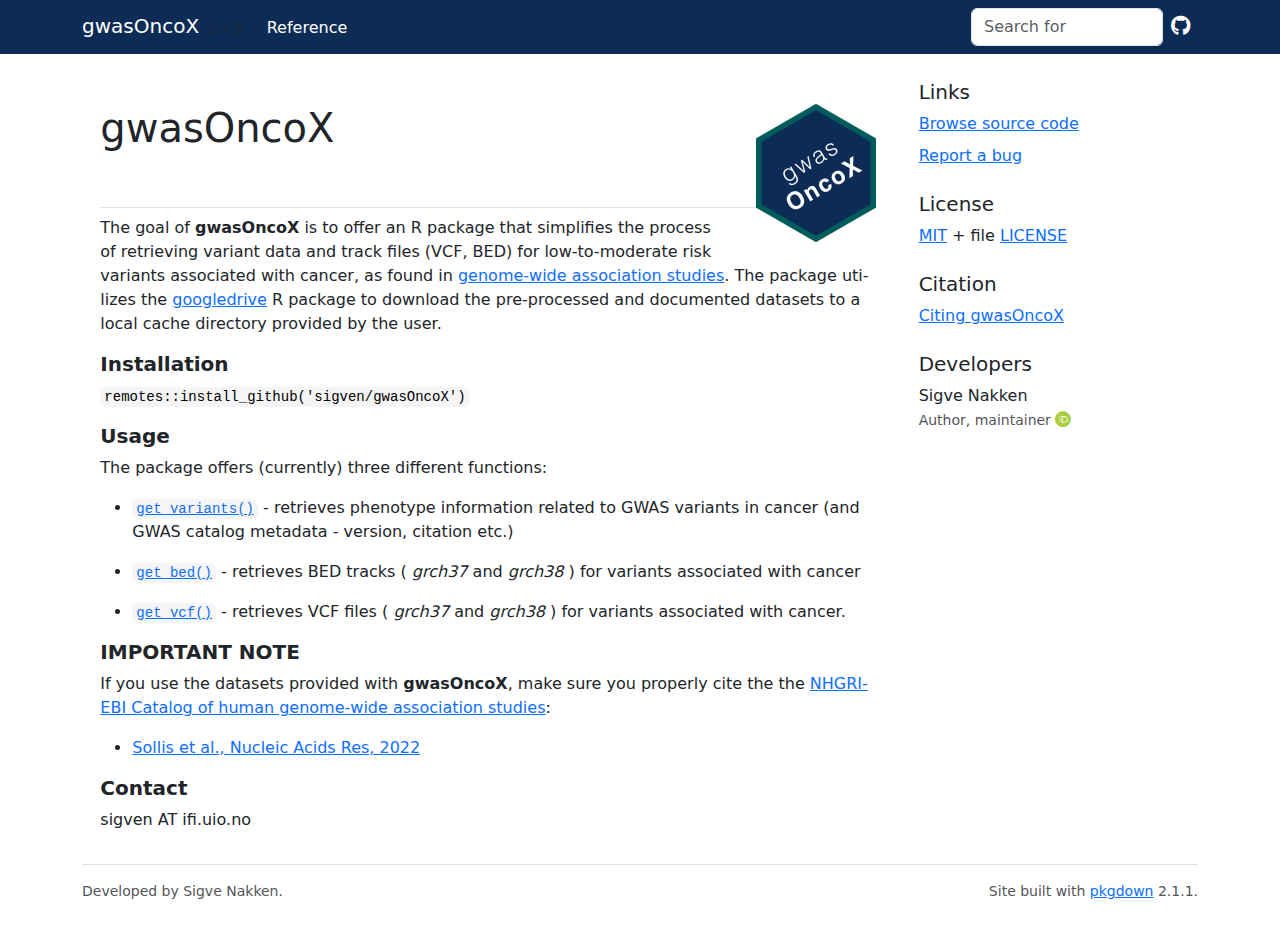
==== commit e9d0c32f: "Deploying to gh-pages from @ sigven/gwasOncoX@183c1cd99a85c728023252eb75cfa9fcb1186c97 🚀" ====
--- a/index.html
+++ b/index.html
@@ -29,7 +29,7 @@
 
     <a class="navbar-brand me-2" href="index.html">gwasOncoX</a>
 
-    <small class="nav-text text-muted me-auto" data-bs-toggle="tooltip" data-bs-placement="bottom" title="">1.3.4</small>
+    <small class="nav-text text-muted me-auto" data-bs-toggle="tooltip" data-bs-placement="bottom" title="">1.3.5</small>
 
 
     <button class="navbar-toggler" type="button" data-bs-toggle="collapse" data-bs-target="#navbar" aria-controls="navbar" aria-expanded="false" aria-label="Toggle navigation">
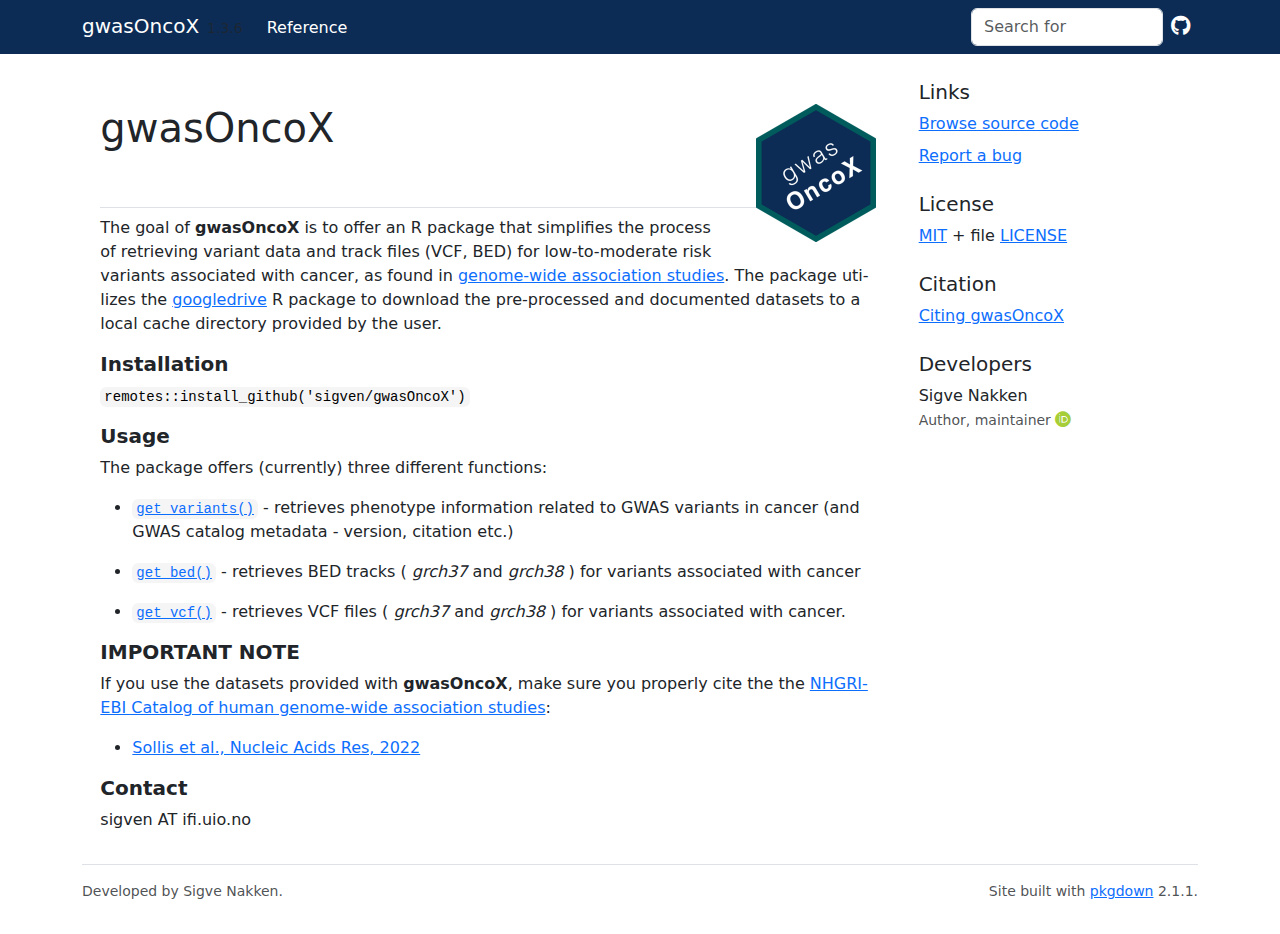
==== commit 6da641fa: "Deploying to gh-pages from @ sigven/gwasOncoX@3c248bdfaa1e67f68b7c130c3c13106b113ba452 🚀" ====
--- a/index.html
+++ b/index.html
@@ -29,7 +29,7 @@
 
     <a class="navbar-brand me-2" href="index.html">gwasOncoX</a>
 
-    <small class="nav-text text-muted me-auto" data-bs-toggle="tooltip" data-bs-placement="bottom" title="">1.3.5</small>
+    <small class="nav-text text-muted me-auto" data-bs-toggle="tooltip" data-bs-placement="bottom" title="">1.3.6</small>
 
 
     <button class="navbar-toggler" type="button" data-bs-toggle="collapse" data-bs-target="#navbar" aria-controls="navbar" aria-expanded="false" aria-label="Toggle navigation">
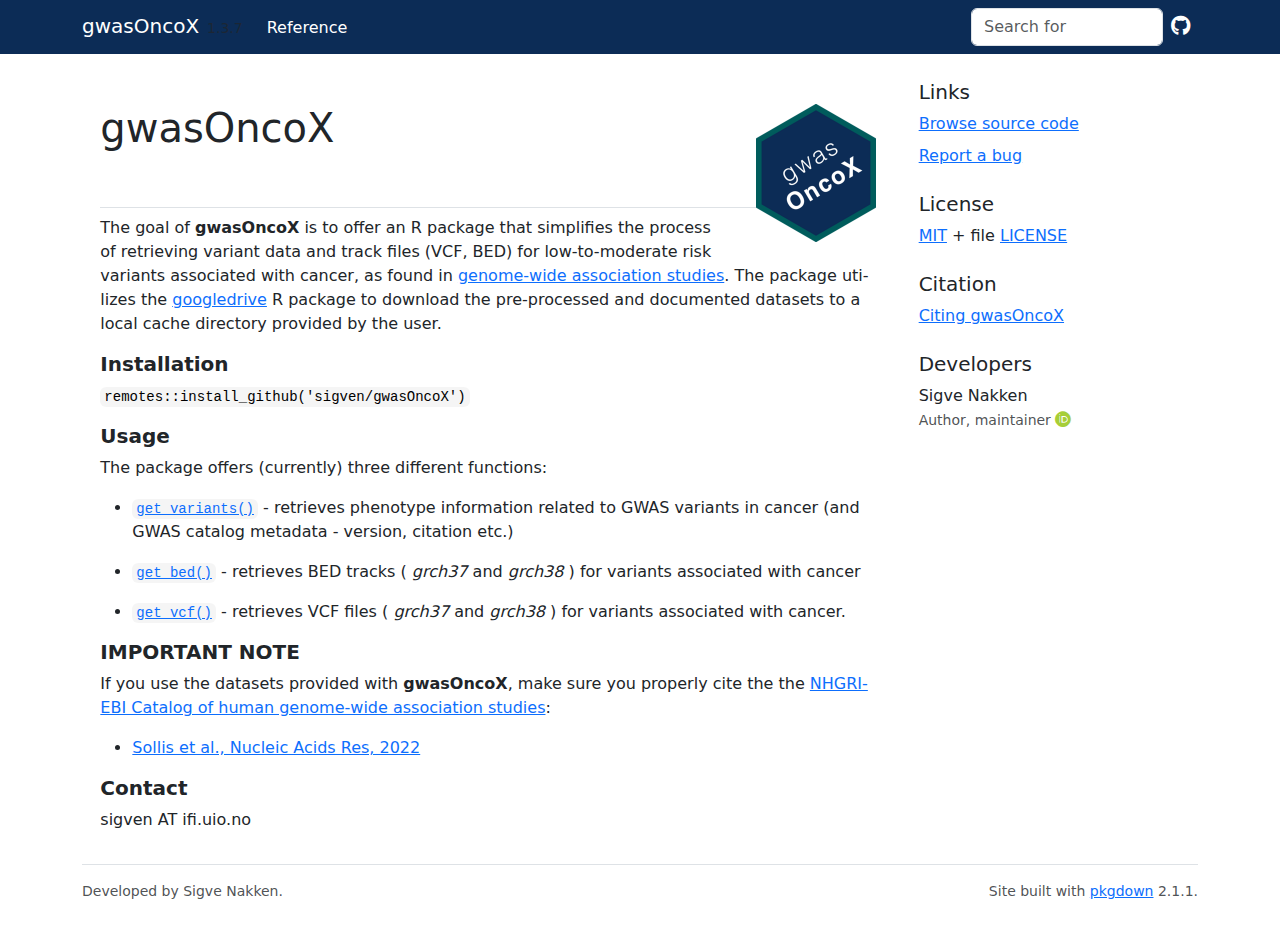
==== commit 85c20f6c: "Deploying to gh-pages from @ sigven/gwasOncoX@97f51dad8cfaa0c5a268365f1ec85bdfc8d70042 🚀" ====
--- a/index.html
+++ b/index.html
@@ -29,7 +29,7 @@
 
     <a class="navbar-brand me-2" href="index.html">gwasOncoX</a>
 
-    <small class="nav-text text-muted me-auto" data-bs-toggle="tooltip" data-bs-placement="bottom" title="">1.3.6</small>
+    <small class="nav-text text-muted me-auto" data-bs-toggle="tooltip" data-bs-placement="bottom" title="">1.3.7</small>
 
 
     <button class="navbar-toggler" type="button" data-bs-toggle="collapse" data-bs-target="#navbar" aria-controls="navbar" aria-expanded="false" aria-label="Toggle navigation">
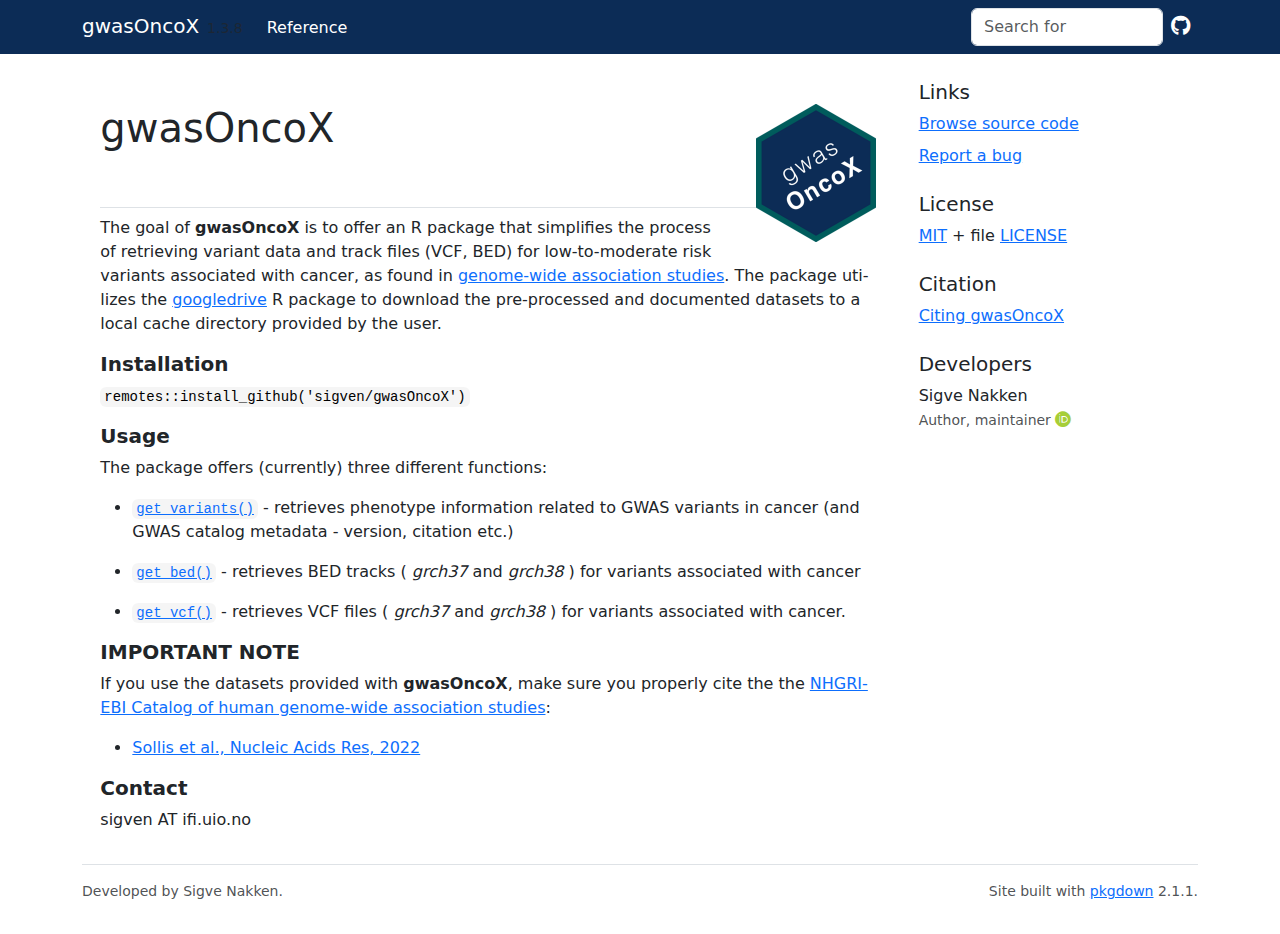
==== commit 505cad4f: "Deploying to gh-pages from @ sigven/gwasOncoX@014088e7effa6416e4772fed6b5ced08ff55011d 🚀" ====
--- a/index.html
+++ b/index.html
@@ -29,7 +29,7 @@
 
     <a class="navbar-brand me-2" href="index.html">gwasOncoX</a>
 
-    <small class="nav-text text-muted me-auto" data-bs-toggle="tooltip" data-bs-placement="bottom" title="">1.3.7</small>
+    <small class="nav-text text-muted me-auto" data-bs-toggle="tooltip" data-bs-placement="bottom" title="">1.3.8</small>
 
 
     <button class="navbar-toggler" type="button" data-bs-toggle="collapse" data-bs-target="#navbar" aria-controls="navbar" aria-expanded="false" aria-label="Toggle navigation">
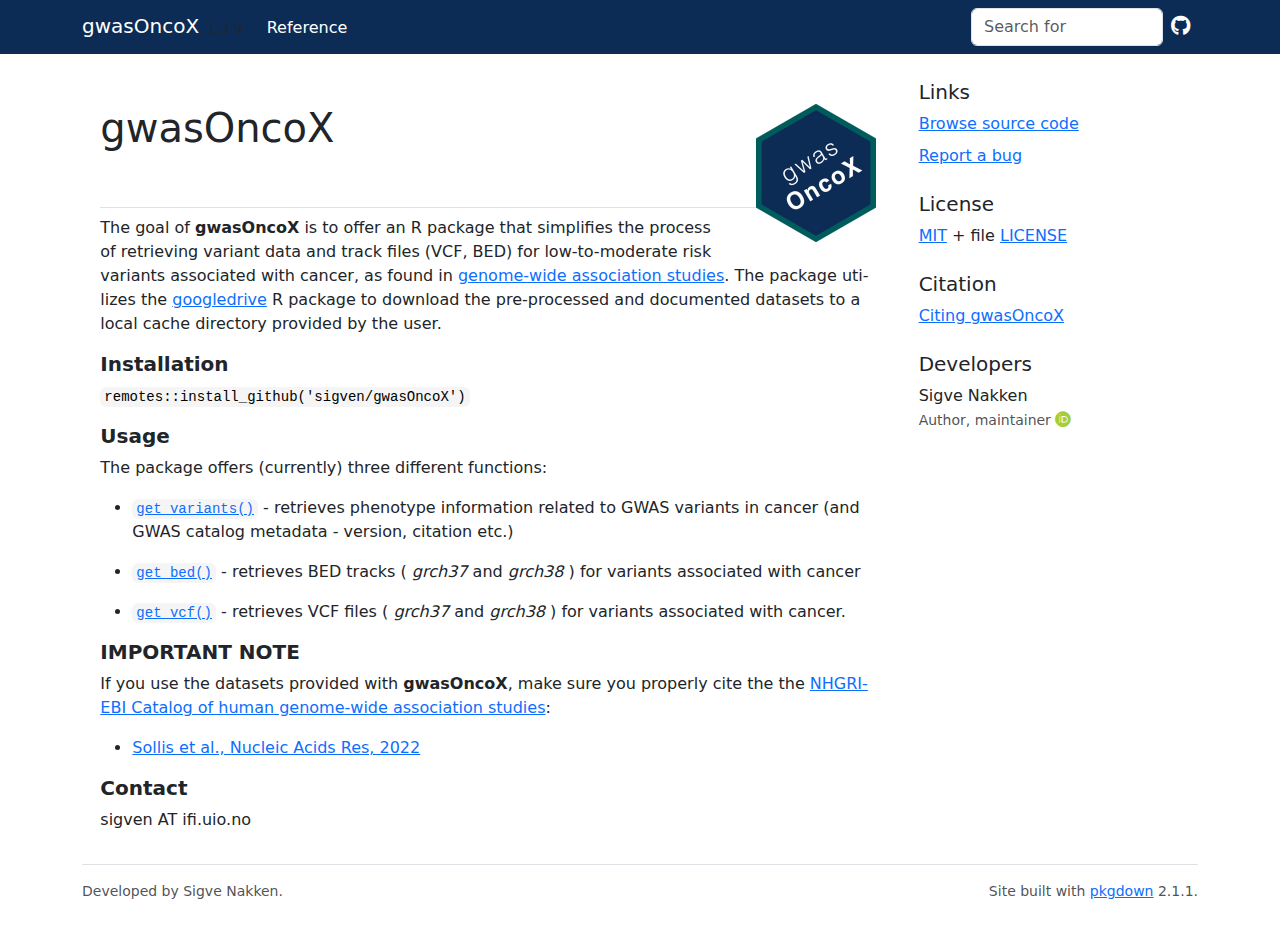
==== commit 3f66f6bc: "Deploying to gh-pages from @ sigven/gwasOncoX@ba22a1bab60d9a644faa1f3ae586ca207cd93389 🚀" ====
--- a/index.html
+++ b/index.html
@@ -29,7 +29,7 @@
 
     <a class="navbar-brand me-2" href="index.html">gwasOncoX</a>
 
-    <small class="nav-text text-muted me-auto" data-bs-toggle="tooltip" data-bs-placement="bottom" title="">1.3.8</small>
+    <small class="nav-text text-muted me-auto" data-bs-toggle="tooltip" data-bs-placement="bottom" title="">1.3.9</small>
 
 
     <button class="navbar-toggler" type="button" data-bs-toggle="collapse" data-bs-target="#navbar" aria-controls="navbar" aria-expanded="false" aria-label="Toggle navigation">
